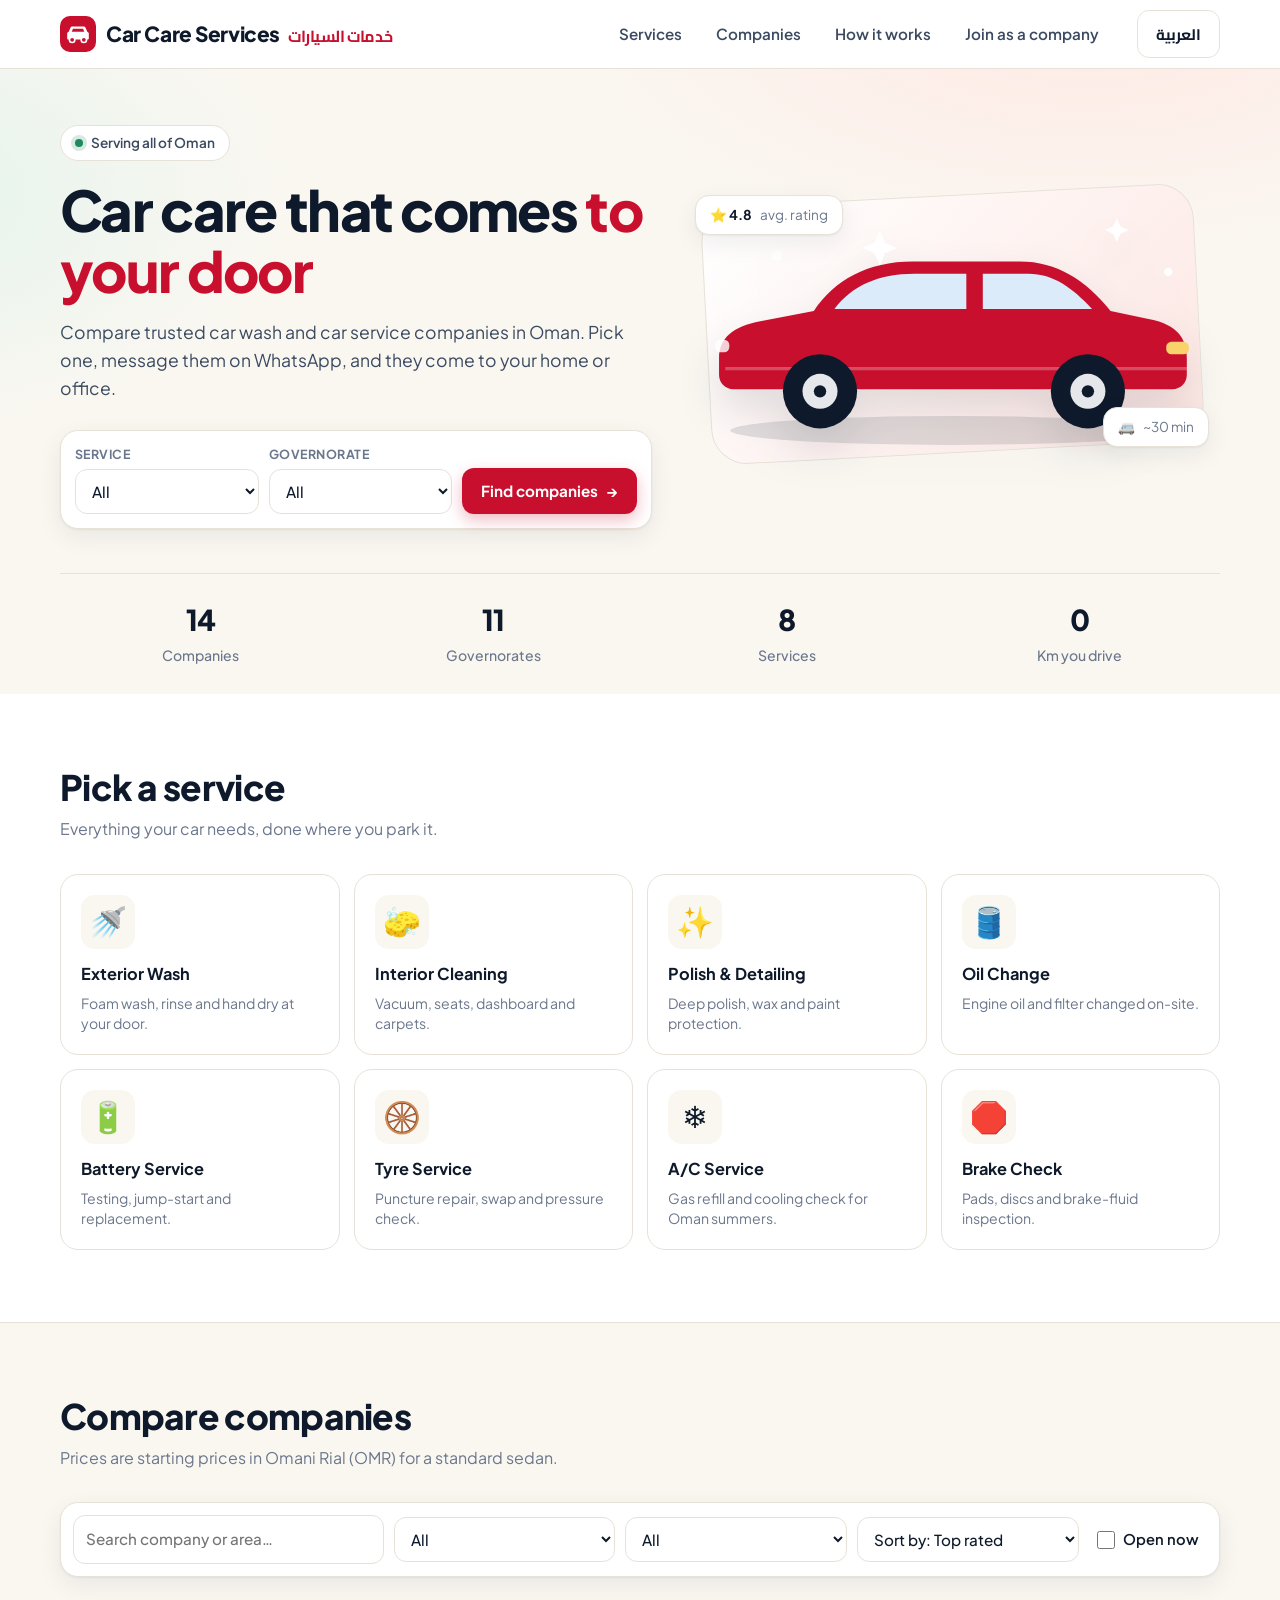
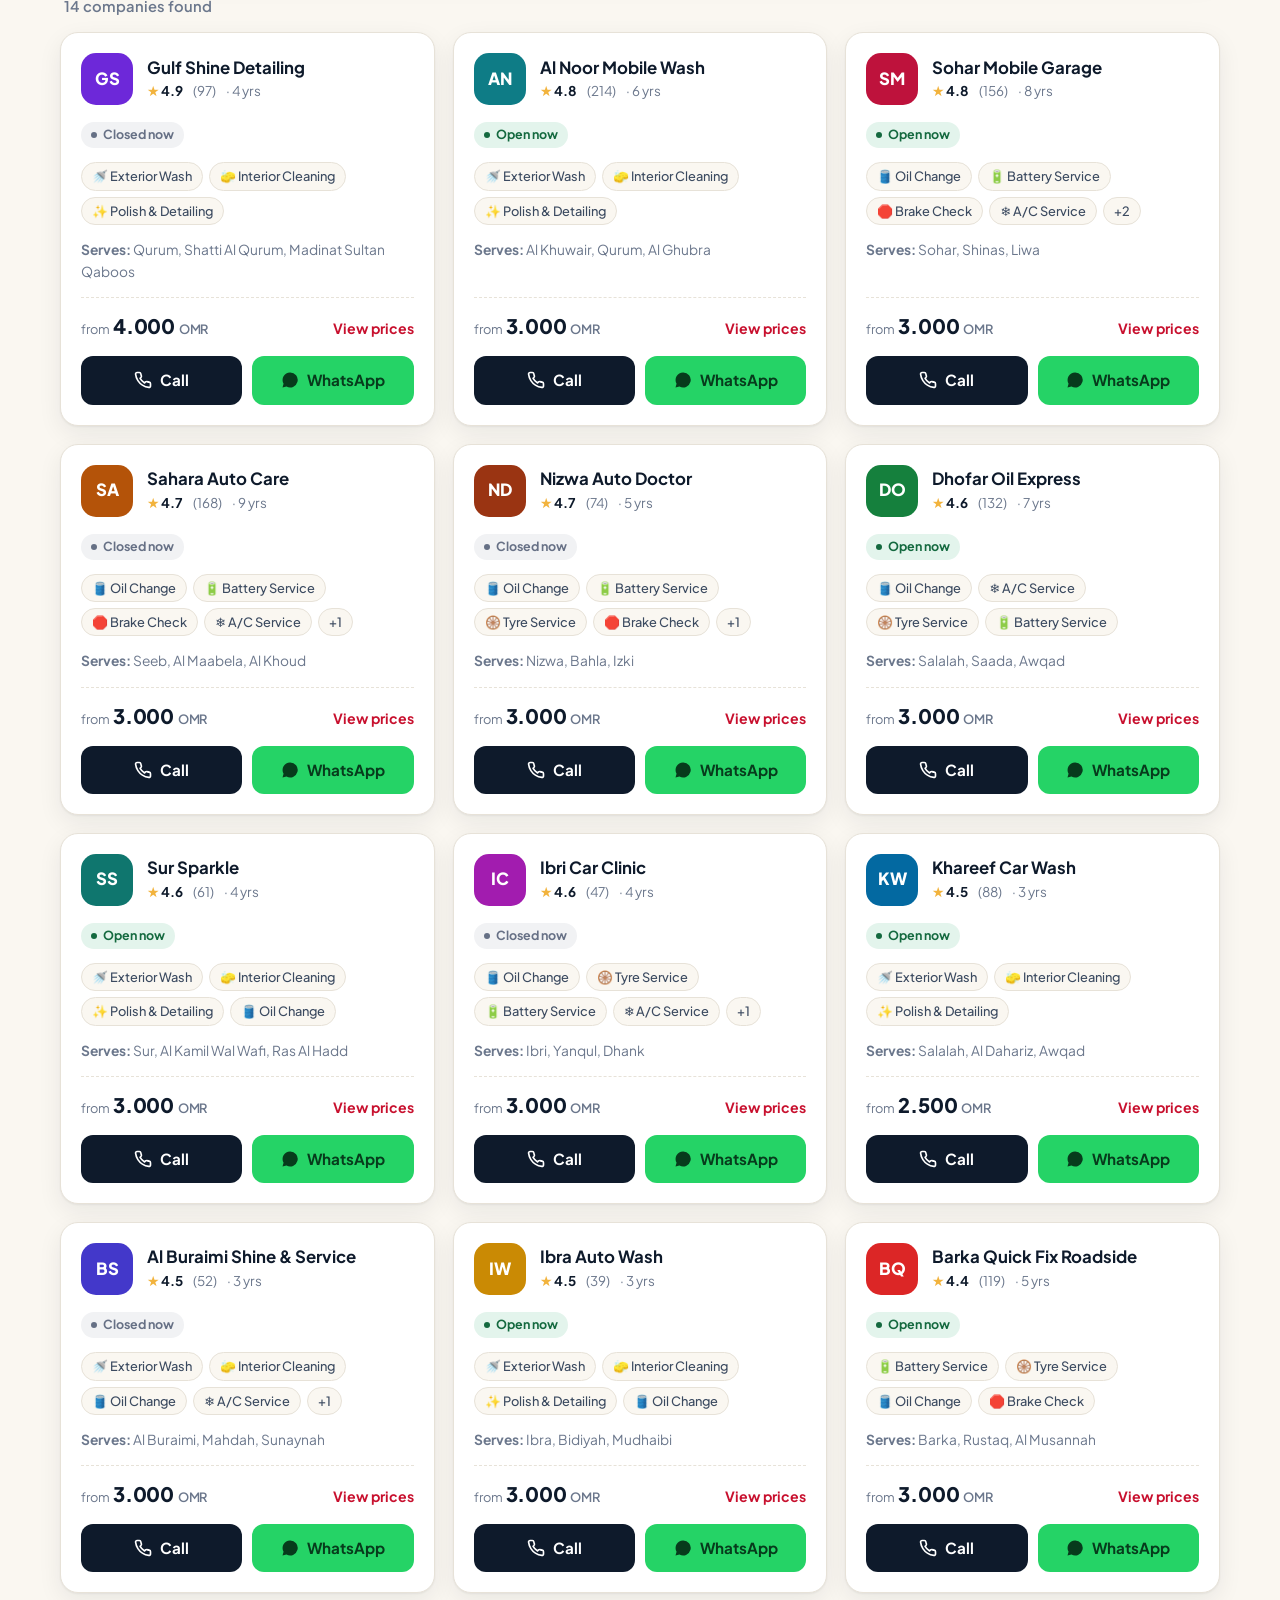
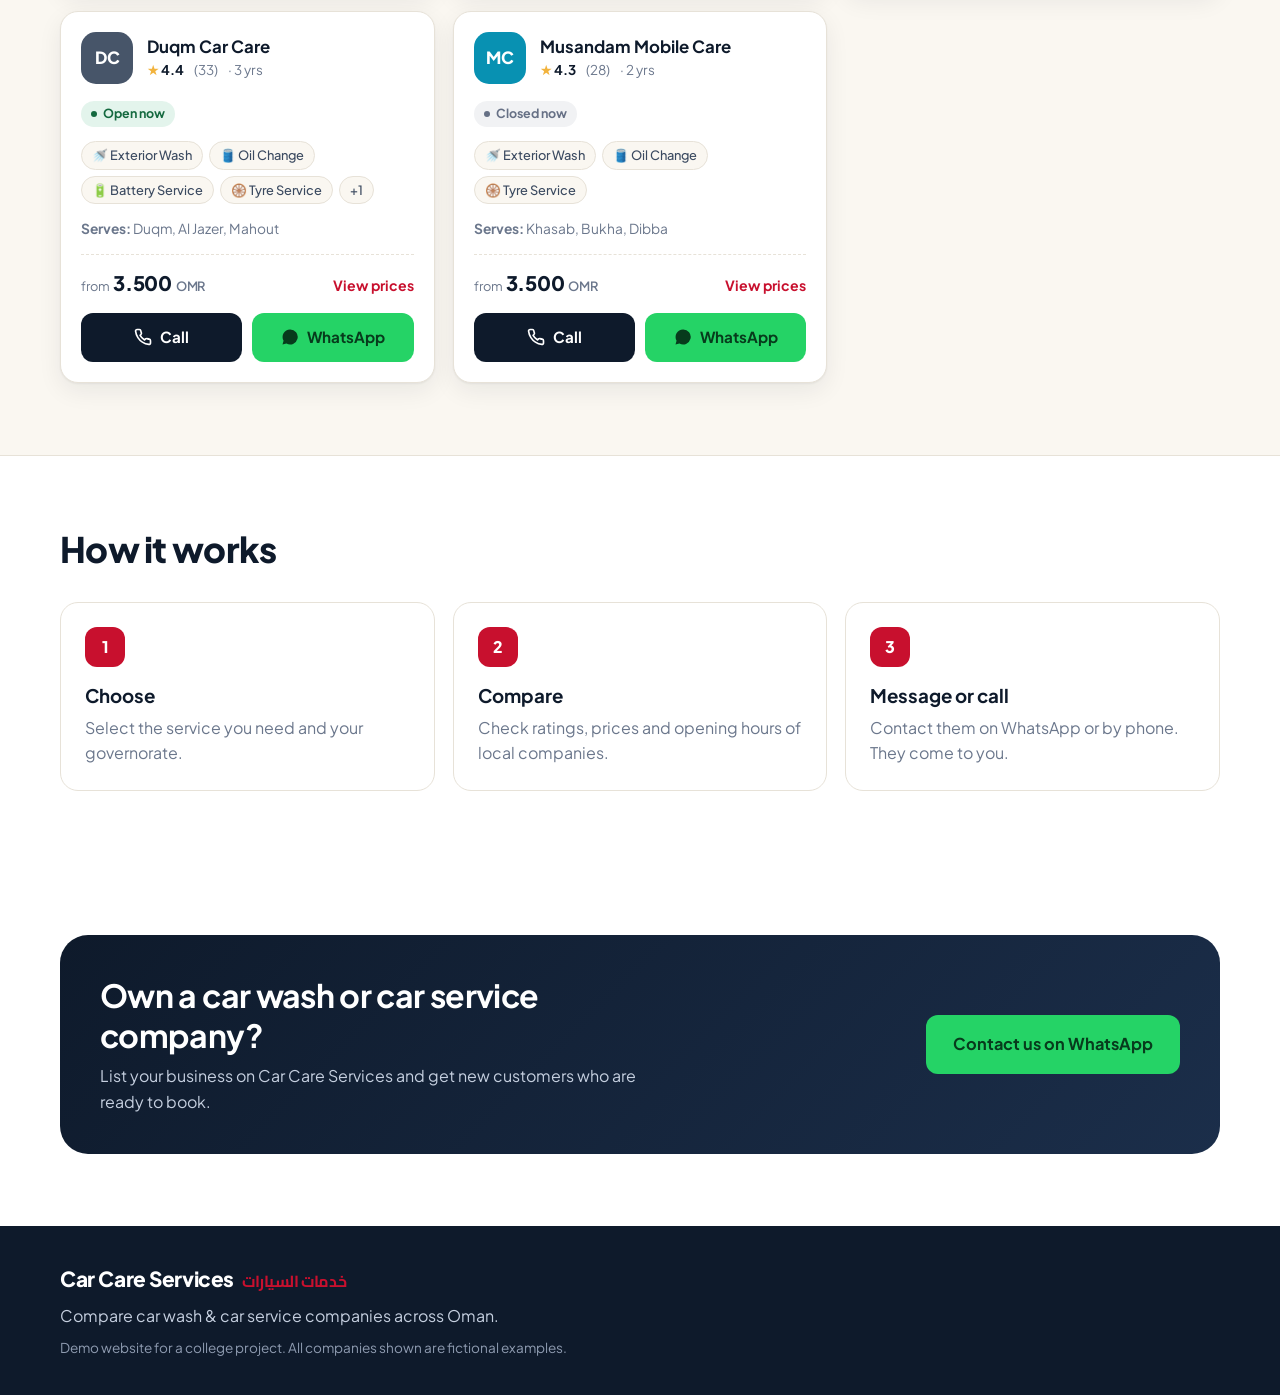
==== index.html @ f60057cc "Add files via upload" ====
<!doctype html>
<html lang="en" dir="ltr">
<head>
  <meta charset="utf-8">
  <meta name="viewport" content="width=device-width, initial-scale=1">
  <title>Car Care Services | Compare car wash & car service in Oman</title>
  <meta name="description" content="Car Care Services lets you compare car wash and car service companies in Oman that come to your home or office. Then call or WhatsApp them.">
  <meta name="theme-color" content="#C8102E">
  <link rel="icon" href="favicon.svg" type="image/svg+xml">
  <link rel="preconnect" href="https://fonts.googleapis.com">
  <link rel="preconnect" href="https://fonts.gstatic.com" crossorigin>
  <link href="https://fonts.googleapis.com/css2?family=Cairo:wght@400;600;700;800&family=Plus+Jakarta+Sans:wght@400;500;600;700;800&display=swap" rel="stylesheet">
  <link rel="stylesheet" href="css/styles.css">
</head>
<body>

<header class="header" id="top">
  <div class="wrap header-in">
    <a href="#top" class="logo" aria-label="Car Care Services">
      <svg viewBox="0 0 40 40" width="36" height="36" aria-hidden="true"><rect width="40" height="40" rx="11" fill="#C8102E"/><path d="M8 25v-5.5c0-1 .7-1.8 1.7-2l1.9-4.4c.4-.9 1.3-1.5 2.3-1.5h12.2c1 0 1.9.6 2.3 1.5l1.9 4.4c1 .2 1.7 1 1.7 2V25c0 .6-.4 1-1 1H9c-.6 0-1-.4-1-1z" fill="#fff"/><path d="M13 17.5l1.4-3.2h11.2l1.4 3.2z" fill="#C8102E"/><circle cx="13.5" cy="26.5" r="3" fill="#C8102E" stroke="#fff" stroke-width="1.8"/><circle cx="26.5" cy="26.5" r="3" fill="#C8102E" stroke="#fff" stroke-width="1.8"/></svg>
      <span class="logo-text">Car Care Services<small>خدمات السيارات</small></span>
    </a>
    <nav class="nav" id="nav">
      <a href="#services" data-i18n="nav.services"></a>
      <a href="#providers" data-i18n="nav.providers"></a>
      <a href="#how" data-i18n="nav.how"></a>
      <a href="#join" data-i18n="nav.join"></a>
    </nav>
    <div class="header-actions">
      <button class="btn btn-ghost" id="langBtn" type="button"><span data-i18n="lang.btn"></span></button>
      <button class="burger" id="burger" type="button" aria-label="Menu" aria-expanded="false"><span></span><span></span><span></span></button>
    </div>
  </div>
</header>

<main>
  <!-- HERO -->
  <section class="hero">
    <div class="wrap hero-grid">
      <div class="hero-copy">
        <span class="badge"><i class="dot"></i><span data-i18n="hero.badge"></span></span>
        <h1 data-i18n-html="hero.title"></h1>
        <p class="lead" data-i18n="hero.sub"></p>

        <form class="search" id="heroSearch">
          <label>
            <span data-i18n="search.service"></span>
            <select id="heroService"></select>
          </label>
          <label>
            <span data-i18n="search.gov"></span>
            <select id="heroGov"></select>
          </label>
          <button class="btn btn-primary" type="submit"><span data-i18n="search.btn"></span> <i class="arrow">→</i></button>
        </form>
      </div>

      <div class="hero-art" aria-hidden="true">
        <div class="art-bg"></div>
        <svg viewBox="0 0 520 280" class="car">
          <ellipse cx="260" cy="246" rx="215" ry="14" fill="#0E1A2B" opacity=".12"/>
          <path d="M34 176c0-20 14-31 40-36l52-10c20-30 52-48 96-48h104c36 0 64 18 88 48l38 8c26 5 36 18 36 38v16c0 8-6 14-14 14H48c-8 0-14-6-14-14z" fill="#C8102E"/>
          <path d="M146 128c17-22 42-34 78-34h50v34zM290 94h44c25 0 43 14 62 34H290z" fill="#DCEBFA"/>
          <path d="M40 186h448" stroke="#fff" stroke-opacity=".25" stroke-width="3"/>
          <rect x="468" y="160" width="22" height="12" rx="5" fill="#F9D26B"/>
          <rect x="30" y="158" width="14" height="12" rx="5" fill="#fff" opacity=".8"/>
          <g><circle cx="132" cy="208" r="36" fill="#0E1A2B"/><circle cx="132" cy="208" r="17" fill="#E5E7EB"/><circle cx="132" cy="208" r="6" fill="#0E1A2B"/></g>
          <g><circle cx="392" cy="208" r="36" fill="#0E1A2B"/><circle cx="392" cy="208" r="17" fill="#E5E7EB"/><circle cx="392" cy="208" r="6" fill="#0E1A2B"/></g>
          <g fill="#fff"><path d="M190 52l5 12 12 5-12 5-5 12-5-12-12-5 12-5z" opacity=".95"/><path d="M420 40l3.5 8 8 3.5-8 3.5-3.5 8-3.5-8-8-3.5 8-3.5z"/><circle cx="90" cy="76" r="5"/><circle cx="470" cy="92" r="4"/></g>
        </svg>
        <div class="chip chip-a"><b>⭐ 4.8</b> <span>avg. rating</span></div>
        <div class="chip chip-b"><b>🚐</b> <span>~30 min</span></div>
      </div>
    </div>

    <div class="wrap stats">
      <div><b id="stProviders">0</b><span data-i18n="stats.providers"></span></div>
      <div><b id="stGovs">0</b><span data-i18n="stats.govs"></span></div>
      <div><b id="stServices">0</b><span data-i18n="stats.services"></span></div>
      <div><b>0</b><span data-i18n="stats.km"></span></div>
    </div>
  </section>

  <!-- SERVICES -->
  <section class="section" id="services">
    <div class="wrap">
      <div class="sec-head">
        <h2 data-i18n="services.title"></h2>
        <p data-i18n="services.sub"></p>
      </div>
      <div class="services" id="servicesGrid"></div>
    </div>
  </section>

  <!-- PROVIDERS -->
  <section class="section alt" id="providers">
    <div class="wrap">
      <div class="sec-head">
        <h2 data-i18n="providers.title"></h2>
        <p data-i18n="providers.sub"></p>
      </div>

      <div class="filters">
        <input type="search" id="fSearch" data-i18n-placeholder="filter.search" autocomplete="off">
        <select id="fService" aria-label="Service"></select>
        <select id="fGov" aria-label="Governorate"></select>
        <select id="fSort" aria-label="Sort"></select>
        <label class="check"><input type="checkbox" id="fOpen"><span data-i18n="filter.open"></span></label>
      </div>
      <p class="count" id="count" aria-live="polite"></p>

      <div class="grid" id="providersGrid"></div>
      <div class="empty" id="empty" hidden>
        <div class="empty-ico">🔎</div>
        <h3 data-i18n="empty.title"></h3>
        <p data-i18n="empty.sub"></p>
        <button class="btn btn-dark" id="resetBtn" type="button" data-i18n="reset"></button>
      </div>
    </div>
  </section>

  <!-- HOW -->
  <section class="section" id="how">
    <div class="wrap">
      <div class="sec-head"><h2 data-i18n="how.title"></h2></div>
      <div class="steps">
        <div class="step"><span class="num">1</span><h3 data-i18n="how.1.t"></h3><p data-i18n="how.1.d"></p></div>
        <div class="step"><span class="num">2</span><h3 data-i18n="how.2.t"></h3><p data-i18n="how.2.d"></p></div>
        <div class="step"><span class="num">3</span><h3 data-i18n="how.3.t"></h3><p data-i18n="how.3.d"></p></div>
      </div>
    </div>
  </section>

  <!-- JOIN -->
  <section class="section" id="join">
    <div class="wrap">
      <div class="join">
        <div>
          <h2 data-i18n="join.title"></h2>
          <p data-i18n="join.sub"></p>
        </div>
        <a class="btn btn-wa btn-lg" id="joinBtn" target="_blank" rel="noopener"><span data-i18n="join.btn"></span></a>
      </div>
    </div>
  </section>
</main>

<footer class="footer">
  <div class="wrap footer-in">
    <div class="logo-text light">Car Care Services<small>خدمات السيارات</small></div>
    <p data-i18n="footer.tag"></p>
    <p class="demo" data-i18n="footer.demo"></p>
  </div>
</footer>

<!-- Details modal -->
<div class="modal" id="modal" hidden>
  <div class="sheet" role="dialog" aria-modal="true" aria-labelledby="mTitle">
    <button class="x" id="mClose" type="button" aria-label="Close">×</button>
    <div id="mBody"></div>
  </div>
</div>

<script src="js/data.js"></script>
<script src="js/i18n.js"></script>
<script src="js/app.js"></script>
</body>
</html>
---- css/styles.css ----
:root{
  --ink:#0E1A2B; --ink2:#3B4A60; --muted:#6B778C; --line:#E7E2D8;
  --bg:#FFFFFF; --alt:#FAF7F1; --brand:#C8102E; --brand-d:#A30D26;
  --green:#1F8A5B; --wa:#25D366; --wa-d:#1DA851;
  --radius:18px; --shadow:0 1px 2px rgba(14,26,43,.05),0 8px 24px rgba(14,26,43,.07);
  --font:'Plus Jakarta Sans','Cairo',system-ui,-apple-system,'Segoe UI',sans-serif;
}
html[lang="ar"]{--font:'Cairo','Plus Jakarta Sans',system-ui,sans-serif}
*{box-sizing:border-box;margin:0}
html{scroll-behavior:smooth;scroll-padding-top:80px}
body{font-family:var(--font);color:var(--ink);background:var(--bg);line-height:1.6;-webkit-font-smoothing:antialiased}
img,svg{display:block;max-width:100%}
a{color:inherit;text-decoration:none}
button,input,select{font:inherit;color:inherit}
.wrap{width:min(1160px,100% - 32px);margin-inline:auto}
[hidden]{display:none!important}
[dir="rtl"] .arrow{display:inline-block;transform:scaleX(-1)}

/* buttons */
.btn{display:inline-flex;align-items:center;justify-content:center;gap:8px;padding:11px 18px;border-radius:12px;border:1.5px solid transparent;font-weight:700;font-size:.95rem;cursor:pointer;transition:transform .15s,background .15s,box-shadow .15s}
.btn:hover{transform:translateY(-1px)}
.btn:focus-visible,select:focus-visible,input:focus-visible,.card:focus-visible{outline:3px solid #F2B33D;outline-offset:2px}
.btn-primary{background:var(--brand);color:#fff;box-shadow:0 6px 16px rgba(200,16,46,.28)}
.btn-primary:hover{background:var(--brand-d)}
.btn-wa{background:var(--wa);color:#073B1C}
.btn-wa:hover{background:var(--wa-d);color:#fff}
.btn-call{background:var(--ink);color:#fff}
.btn-call:hover{background:#1d2e47}
.btn-ghost{background:transparent;border-color:var(--line);color:var(--ink)}
.btn-ghost:hover{background:var(--alt)}
.btn-dark{background:var(--ink);color:#fff}
.btn-lg{padding:15px 26px;font-size:1.02rem}
.ico{width:18px;height:18px;flex:none}

/* header */
.header{position:sticky;top:0;z-index:50;background:rgba(255,255,255,.88);backdrop-filter:saturate(1.4) blur(12px);border-bottom:1px solid var(--line)}
.header-in{display:flex;align-items:center;gap:24px;height:68px}
.logo{display:flex;align-items:center;gap:10px}
.logo-text{font-weight:800;font-size:1.3rem;letter-spacing:-.02em;display:flex;align-items:baseline;gap:8px}
.logo-text small{font-family:'Cairo',sans-serif;font-size:1rem;color:var(--brand);font-weight:700}
.logo-text.light{color:#fff}
.nav{display:flex;gap:6px;margin-inline-start:auto}
.nav a{padding:8px 14px;border-radius:10px;font-weight:600;color:var(--ink2);font-size:.95rem}
.nav a:hover{background:var(--alt);color:var(--ink)}
.header-actions{display:flex;gap:8px;align-items:center}
.burger{display:none;width:42px;height:42px;border:1.5px solid var(--line);border-radius:12px;background:#fff;cursor:pointer;flex-direction:column;align-items:center;justify-content:center;gap:4px}
.burger span{width:18px;height:2px;background:var(--ink);border-radius:2px}

/* hero */
.hero{background:radial-gradient(900px 420px at 85% -10%,#FFE9E4 0,transparent 60%),radial-gradient(700px 400px at -10% 20%,#E3F4EC 0,transparent 60%),var(--alt);padding:56px 0 0;overflow:hidden}
.hero-grid{display:grid;grid-template-columns:1.05fr .95fr;gap:32px;align-items:center}
.badge{display:inline-flex;align-items:center;gap:8px;background:#fff;border:1px solid var(--line);padding:6px 14px;border-radius:99px;font-size:.85rem;font-weight:600;color:var(--ink2)}
.dot{width:8px;height:8px;border-radius:50%;background:var(--green);box-shadow:0 0 0 4px rgba(31,138,91,.18)}
h1{font-size:clamp(2.1rem,4.6vw,3.5rem);line-height:1.1;letter-spacing:-.03em;font-weight:800;margin:18px 0 16px}
html[lang="ar"] h1{line-height:1.3;letter-spacing:0}
h1 em{font-style:normal;color:var(--brand)}
.lead{font-size:1.1rem;color:var(--ink2);max-width:52ch}
.search{display:grid;grid-template-columns:1fr 1fr auto;gap:10px;align-items:end;background:#fff;border:1px solid var(--line);padding:14px;border-radius:var(--radius);box-shadow:var(--shadow);margin-top:28px}
.search label{display:grid;gap:4px;font-size:.78rem;font-weight:700;color:var(--muted);text-transform:uppercase;letter-spacing:.04em}
html[lang="ar"] .search label{text-transform:none;letter-spacing:0}
select,input[type=search]{width:100%;padding:11px 12px;border:1.5px solid var(--line);border-radius:12px;background:#fff;font-weight:500;font-size:.95rem;color:var(--ink)}
.search .btn{height:46px}
.hero-art{position:relative;min-height:300px}
.art-bg{position:absolute;inset:6% 4% 8%;background:linear-gradient(135deg,#fff 0,#FDE7E3 100%);border-radius:36px;transform:rotate(-3deg);border:1px solid var(--line)}
.car{position:relative;width:100%;filter:drop-shadow(0 20px 20px rgba(14,26,43,.12));animation:float 5s ease-in-out infinite}
@keyframes float{50%{transform:translateY(-8px)}}
.chip{position:absolute;display:flex;gap:8px;align-items:center;background:#fff;border:1px solid var(--line);box-shadow:var(--shadow);padding:8px 14px;border-radius:14px;font-size:.85rem}
.chip span{color:var(--muted)}
.chip-a{top:6%;inset-inline-start:2%}
.chip-b{bottom:10%;inset-inline-end:2%}
.stats{display:grid;grid-template-columns:repeat(4,1fr);gap:12px;margin-top:44px;padding:22px 0 26px;border-top:1px solid var(--line)}
.stats div{text-align:center}
.stats b{display:block;font-size:1.8rem;font-weight:800;letter-spacing:-.02em}
.stats span{font-size:.88rem;color:var(--muted);font-weight:500}

/* sections */
.section{padding:72px 0}
.section.alt{background:var(--alt);border-block:1px solid var(--line)}
.sec-head{margin-bottom:32px;max-width:640px}
.sec-head h2{font-size:clamp(1.6rem,3vw,2.2rem);letter-spacing:-.02em;line-height:1.2;font-weight:800}
.sec-head p{color:var(--muted);margin-top:8px}

/* services */
.services{display:grid;grid-template-columns:repeat(4,1fr);gap:14px}
.svc{display:flex;flex-direction:column;gap:6px;text-align:start;background:#fff;border:1.5px solid var(--line);border-radius:var(--radius);padding:20px;cursor:pointer;transition:.18s}
.svc:hover{transform:translateY(-3px);box-shadow:var(--shadow);border-color:var(--brand)}
.svc .e{font-size:1.9rem;width:54px;height:54px;border-radius:14px;background:var(--alt);display:grid;place-items:center;margin-bottom:6px}
.svc b{font-size:1.02rem}
.svc span{color:var(--muted);font-size:.88rem;line-height:1.45}

/* filters */
.filters{display:grid;grid-template-columns:1.4fr 1fr 1fr 1fr auto;gap:10px;align-items:center;background:#fff;border:1px solid var(--line);padding:12px;border-radius:var(--radius);box-shadow:var(--shadow)}
.check{display:flex;gap:8px;align-items:center;padding:0 8px;font-weight:600;font-size:.92rem;cursor:pointer;white-space:nowrap}
.check input{width:18px;height:18px;accent-color:var(--green)}
.count{margin:18px 4px 14px;color:var(--muted);font-weight:600;font-size:.92rem}

/* cards */
.grid{display:grid;grid-template-columns:repeat(3,1fr);gap:18px}
.card{display:flex;flex-direction:column;gap:14px;background:#fff;border:1px solid var(--line);border-radius:var(--radius);padding:20px;box-shadow:var(--shadow);transition:.18s}
.card:hover{transform:translateY(-3px);box-shadow:0 12px 32px rgba(14,26,43,.12)}
.card-top{display:flex;gap:14px;align-items:center}
.avatar{width:52px;height:52px;border-radius:15px;display:grid;place-items:center;color:#fff;font-weight:800;font-size:1.05rem;flex:none}
.card h3{font-size:1.05rem;line-height:1.3}
.meta{display:flex;flex-wrap:wrap;align-items:center;gap:4px 10px;font-size:.84rem;color:var(--muted);margin-top:2px}
.rate{color:var(--ink);font-weight:700}
.rate i{color:#F2B33D;font-style:normal}
.pill{display:inline-flex;align-items:center;gap:6px;font-size:.78rem;font-weight:700;padding:3px 10px;border-radius:99px}
.pill.on{background:#E3F4EC;color:#14693F}
.pill.off{background:#F1F2F4;color:#667085}
.pill::before{content:"";width:6px;height:6px;border-radius:50%;background:currentColor}
.tags{display:flex;flex-wrap:wrap;gap:6px}
.tag{font-size:.8rem;background:var(--alt);border:1px solid var(--line);padding:3px 10px;border-radius:99px;color:var(--ink2);font-weight:500}
.tag.hit{background:#FDECEE;border-color:#F6C4CB;color:var(--brand-d);font-weight:700}
.serves{font-size:.86rem;color:var(--muted)}
.price{display:flex;align-items:baseline;justify-content:space-between;border-top:1px dashed var(--line);padding-top:12px;margin-top:auto}
.price small{color:var(--muted);font-size:.8rem}
.price b{font-size:1.25rem;font-weight:800;letter-spacing:-.01em}
.price b small{font-weight:600}
.link{background:none;border:0;color:var(--brand);font-weight:700;cursor:pointer;font-size:.88rem;padding:0}
.link:hover{text-decoration:underline}
.actions{display:grid;grid-template-columns:1fr 1fr;gap:10px}

.empty{text-align:center;padding:56px 16px;background:#fff;border:1px dashed var(--line);border-radius:var(--radius)}
.empty-ico{font-size:2.4rem}
.empty h3{margin:8px 0 4px}
.empty p{color:var(--muted);margin-bottom:16px}

/* steps */
.steps{display:grid;grid-template-columns:repeat(3,1fr);gap:18px}
.step{padding:24px;border:1px solid var(--line);border-radius:var(--radius);background:#fff}
.num{display:grid;place-items:center;width:40px;height:40px;border-radius:12px;background:var(--brand);color:#fff;font-weight:800;margin-bottom:14px}
.step h3{margin-bottom:4px}
.step p{color:var(--muted)}

/* join */
.join{display:flex;align-items:center;justify-content:space-between;gap:24px;flex-wrap:wrap;background:linear-gradient(135deg,var(--ink),#1B2E4A);color:#fff;border-radius:28px;padding:40px}
.join h2{font-size:clamp(1.4rem,2.6vw,2rem);letter-spacing:-.02em;line-height:1.25;max-width:22ch}
.join p{color:#C5CFDF;margin-top:8px;max-width:48ch}

/* footer */
.footer{background:var(--ink);color:#C5CFDF;padding:36px 0}
.footer-in{display:grid;gap:8px}
.footer .demo{font-size:.85rem;color:#8E9BB0}

/* modal */
.modal{position:fixed;inset:0;z-index:100;background:rgba(14,26,43,.55);backdrop-filter:blur(3px);display:grid;place-items:center;padding:16px;overflow-y:auto}
.sheet{position:relative;width:min(520px,100%);background:#fff;border-radius:24px;padding:26px;box-shadow:0 30px 80px rgba(0,0,0,.3);animation:pop .18s ease-out}
@keyframes pop{from{opacity:0;transform:translateY(12px) scale(.98)}}
.x{position:absolute;top:14px;inset-inline-end:14px;width:36px;height:36px;border-radius:50%;border:0;background:var(--alt);font-size:1.4rem;line-height:1;cursor:pointer}
.x:hover{background:var(--line)}
.m-desc{color:var(--ink2);margin:14px 0}
.m-h{font-size:.8rem;font-weight:800;text-transform:uppercase;letter-spacing:.05em;color:var(--muted);margin:16px 0 8px}
html[lang="ar"] .m-h{text-transform:none;letter-spacing:0}
.plist{display:grid;gap:8px}
.prow{display:flex;align-items:center;gap:10px;padding:10px 12px;border:1px solid var(--line);border-radius:14px}
.prow .n{flex:1;font-weight:600}
.prow .p{font-weight:800}
.prow .p small{font-weight:600;color:var(--muted)}
.btn-sm{padding:7px 12px;font-size:.84rem;border-radius:10px}
.m-actions{display:grid;grid-template-columns:1fr 1fr;gap:10px;margin-top:18px}

/* responsive */
@media (max-width:960px){
  .hero-grid{grid-template-columns:1fr}
  .hero-art{max-width:520px;margin-inline:auto;width:100%;min-height:0}
  .services{grid-template-columns:repeat(2,1fr)}
  .grid{grid-template-columns:repeat(2,1fr)}
  .filters{grid-template-columns:1fr 1fr}
  .filters input[type=search]{grid-column:1/-1}
  .check{grid-column:1/-1}
}
@media (max-width:760px){
  .header-actions{margin-inline-start:auto}
  .burger{display:flex}
  .nav{position:absolute;inset-inline:0;top:68px;flex-direction:column;background:#fff;border-bottom:1px solid var(--line);padding:10px 16px 16px;display:none;margin:0}
  .nav.open{display:flex}
  .nav a{padding:12px}
  .search{grid-template-columns:1fr}
  .stats{grid-template-columns:repeat(2,1fr)}
  .steps{grid-template-columns:1fr}
  .section{padding:52px 0}
  .join{padding:28px}
}
@media (max-width:480px){
  .header-in{gap:12px}
  .logo-text{font-size:1rem}
  .logo-text small{display:none}
  .logo svg{width:32px;height:32px}
  .header-actions .btn{padding:8px 12px}
}
@media (max-width:600px){
  .grid,.services{grid-template-columns:1fr}
  .filters{grid-template-columns:1fr}
}
@media (prefers-reduced-motion:reduce){*{animation:none!important;transition:none!important;scroll-behavior:auto!important}}
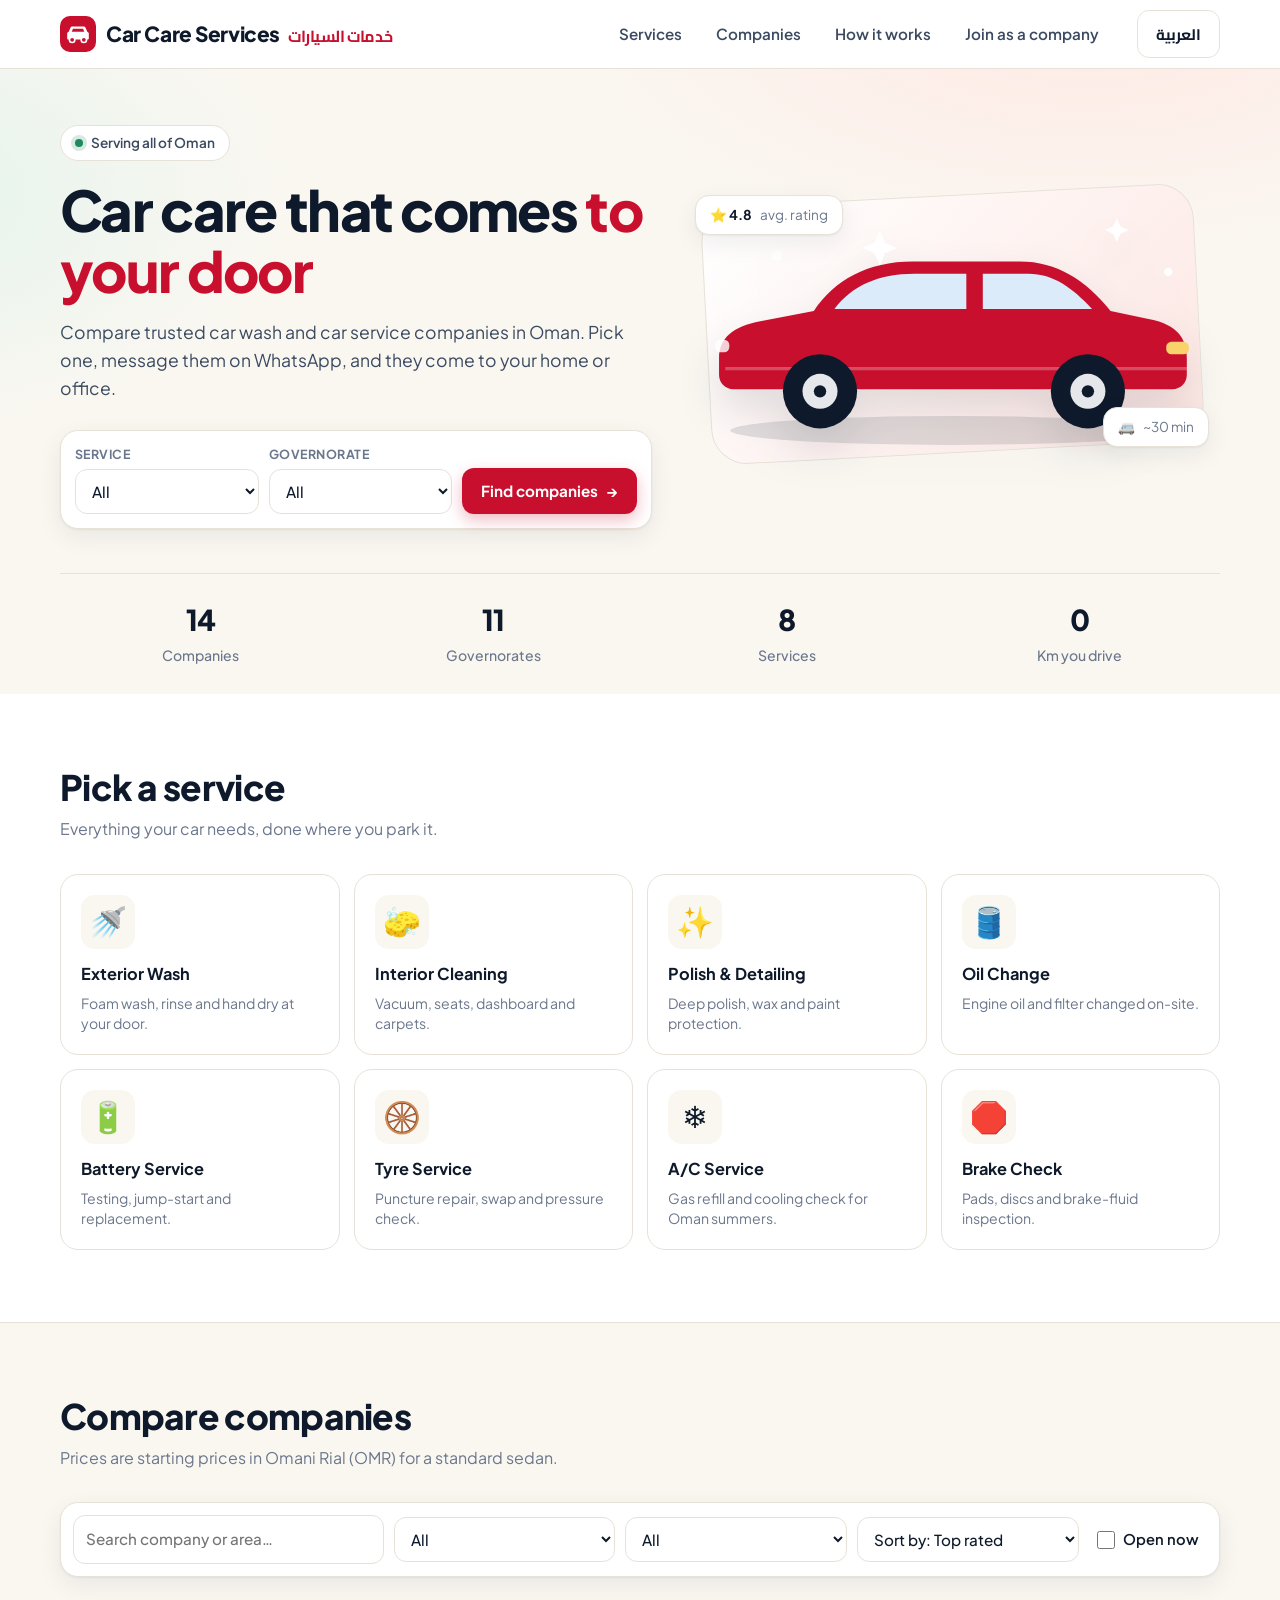
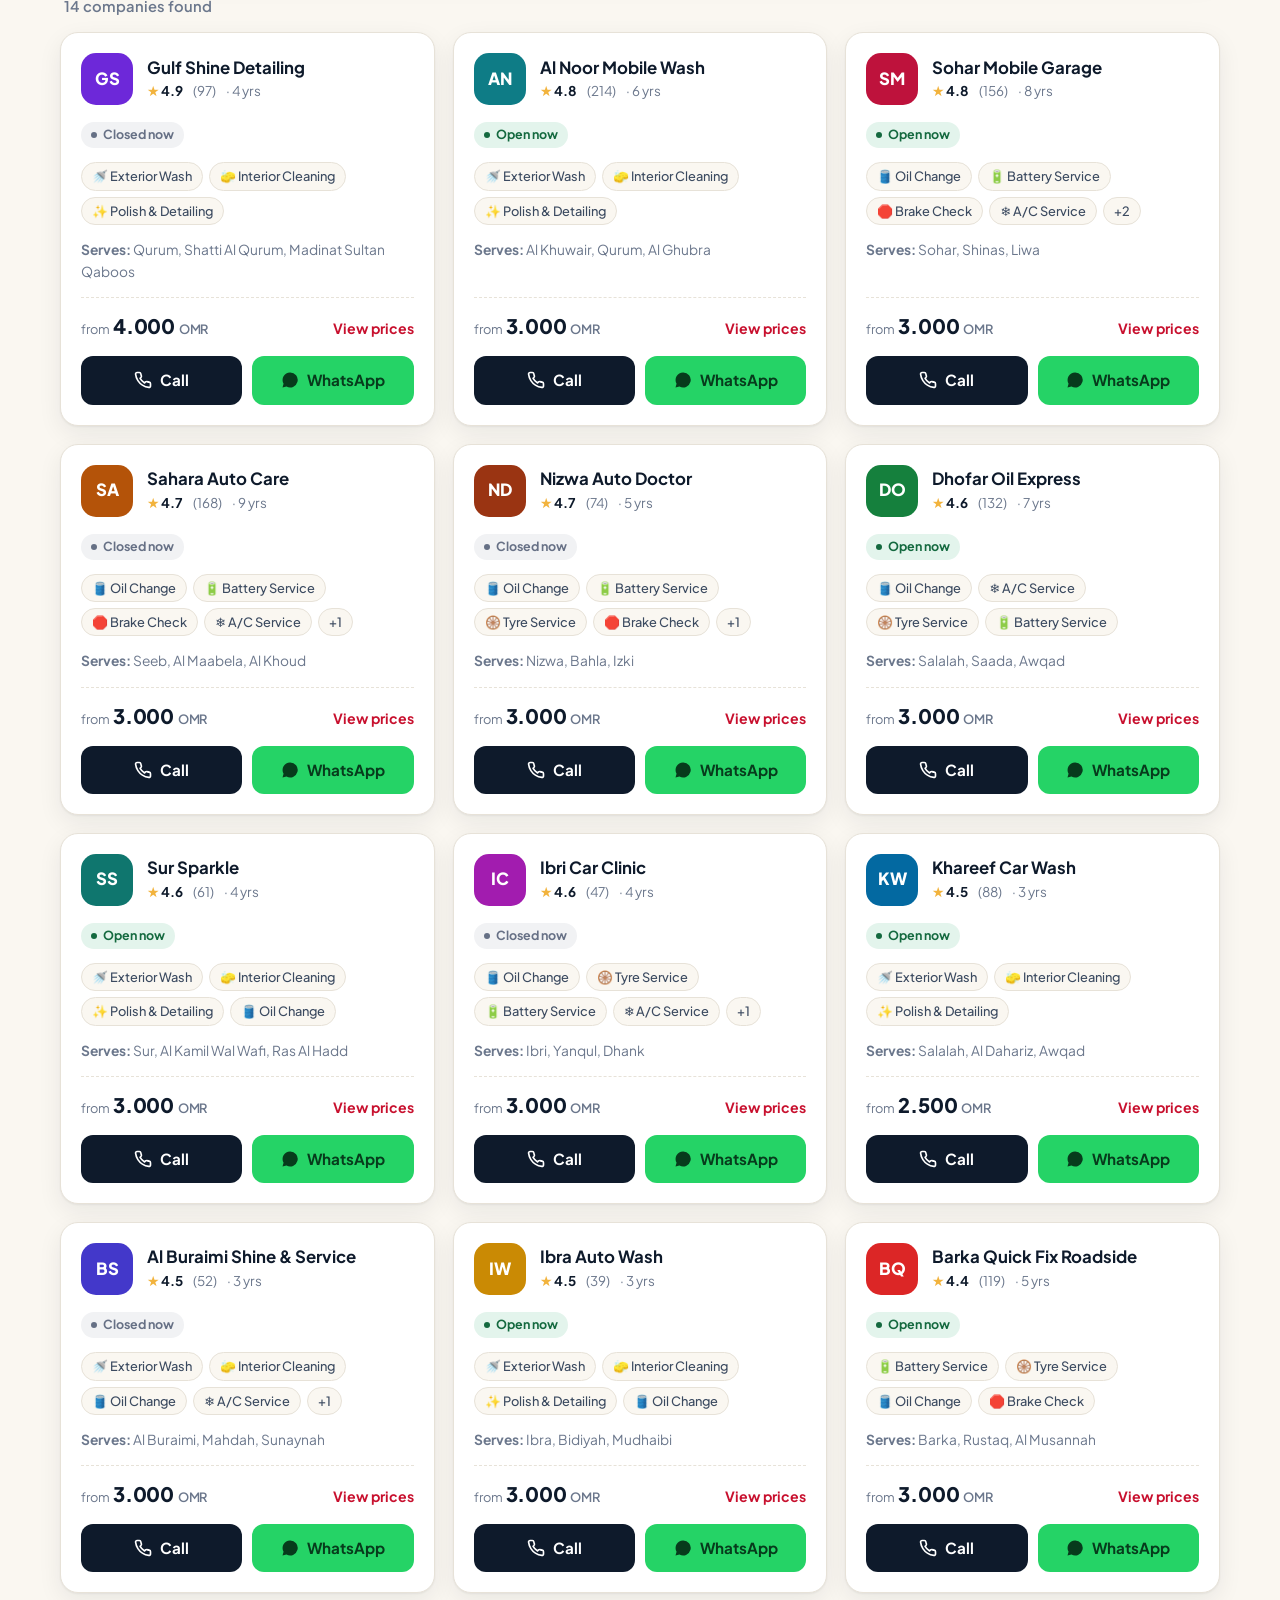
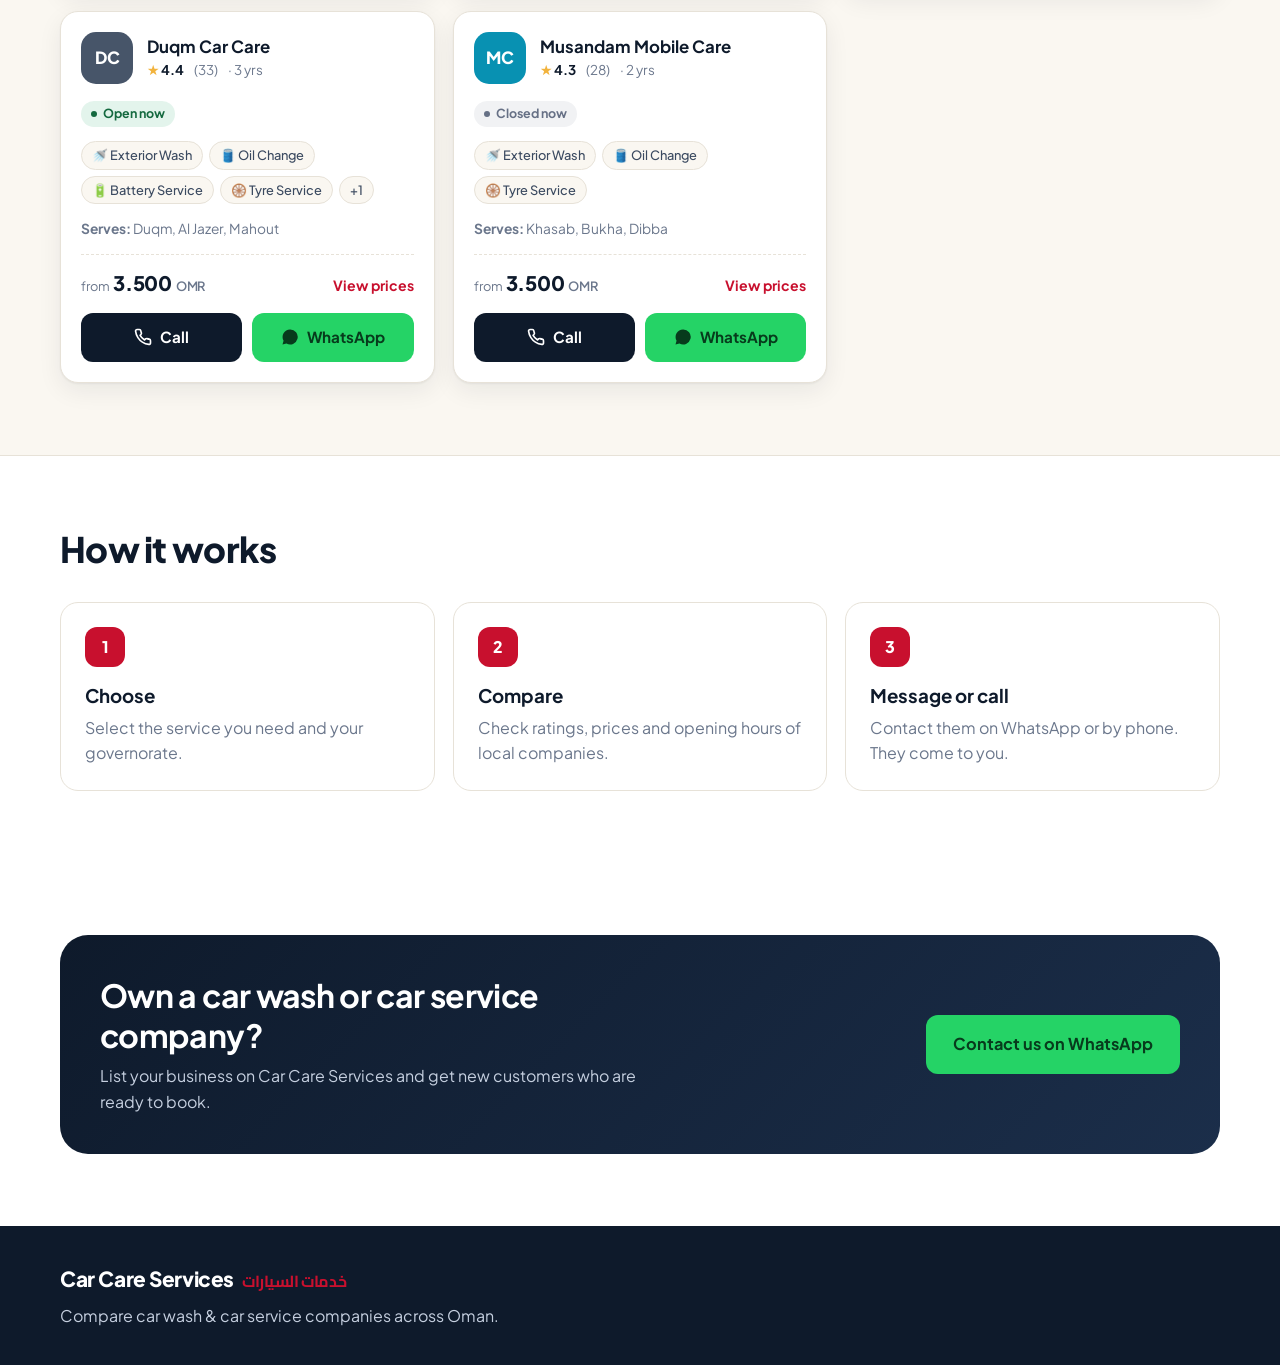
==== commit 9e1583ef: "Add files via upload" ====
--- a/index.html
+++ b/index.html
@@ -149,7 +149,6 @@
   <div class="wrap footer-in">
     <div class="logo-text light">Car Care Services<small>خدمات السيارات</small></div>
     <p data-i18n="footer.tag"></p>
-    <p class="demo" data-i18n="footer.demo"></p>
   </div>
 </footer>
 
--- a/css/styles.css
+++ b/css/styles.css
@@ -140,7 +140,6 @@
 /* footer */
 .footer{background:var(--ink);color:#C5CFDF;padding:36px 0}
 .footer-in{display:grid;gap:8px}
-.footer .demo{font-size:.85rem;color:#8E9BB0}
 
 /* modal */
 .modal{position:fixed;inset:0;z-index:100;background:rgba(14,26,43,.55);backdrop-filter:blur(3px);display:grid;place-items:center;padding:16px;overflow-y:auto}
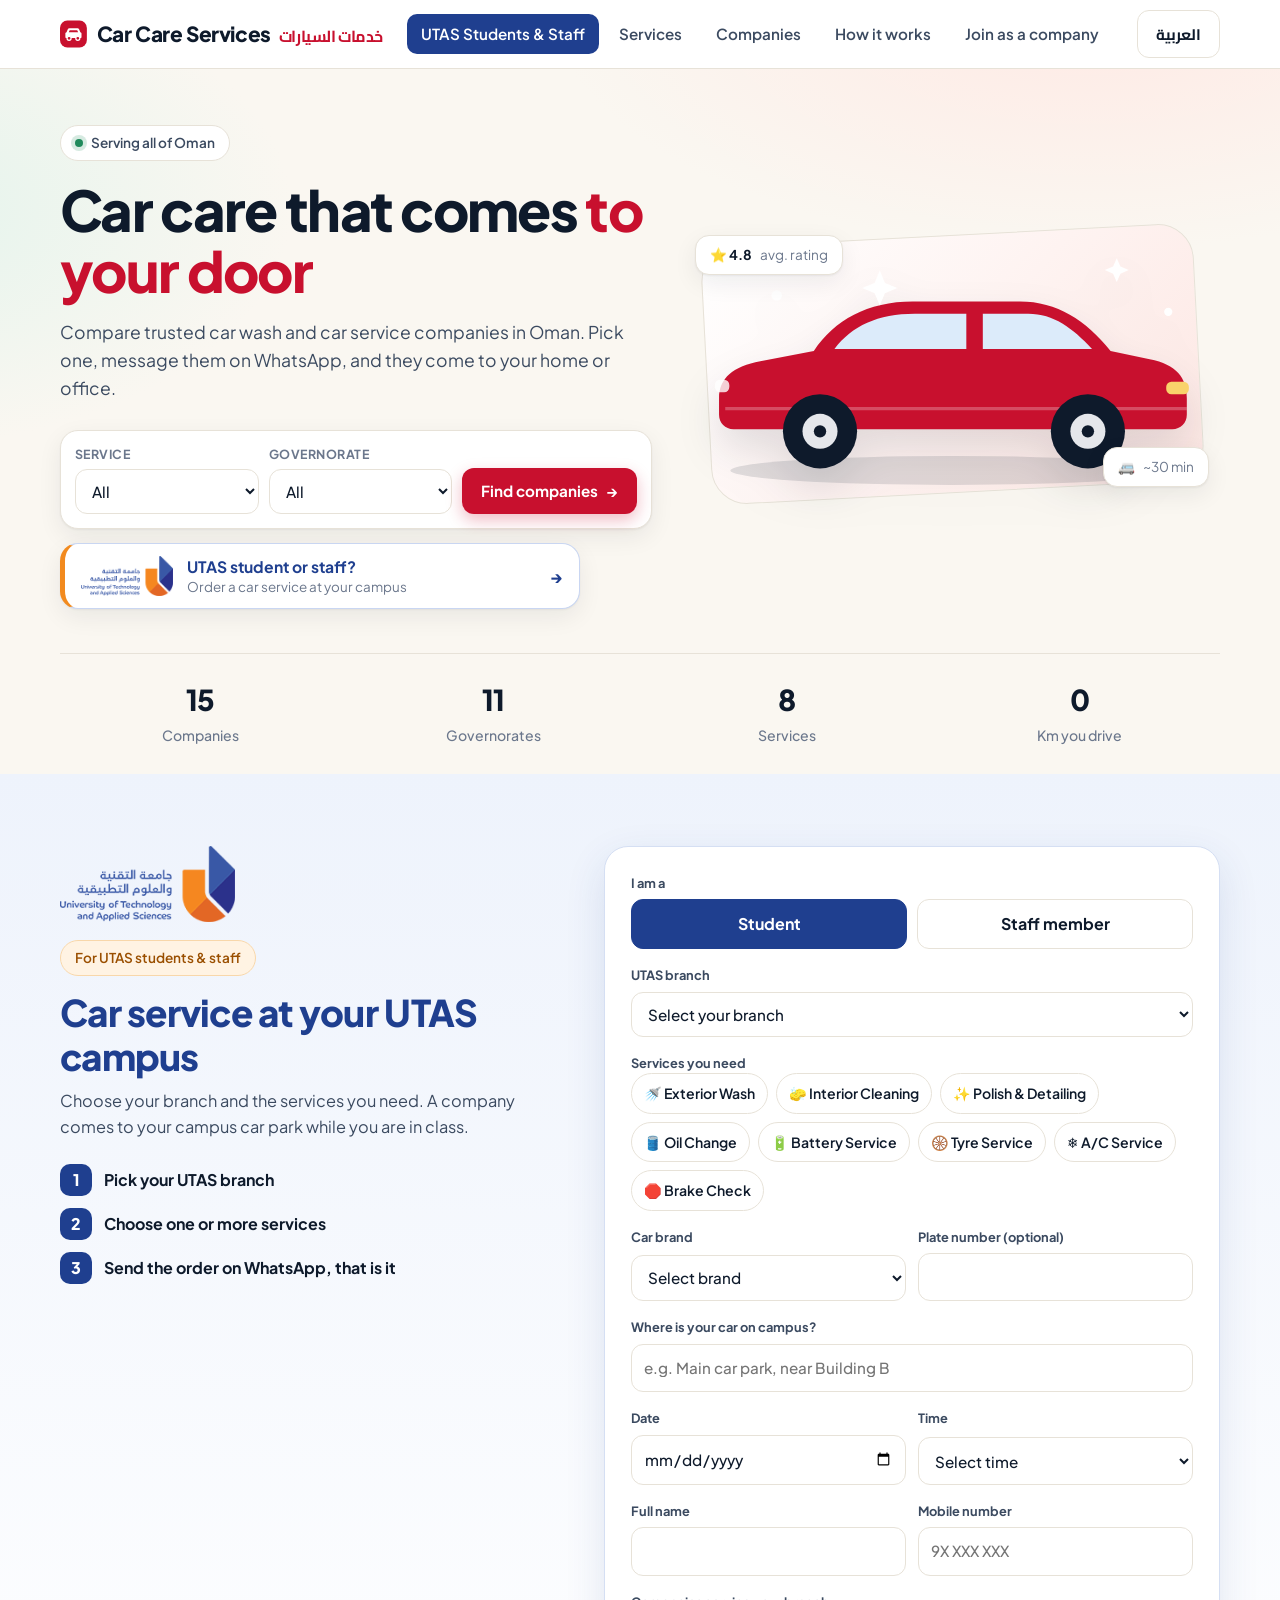
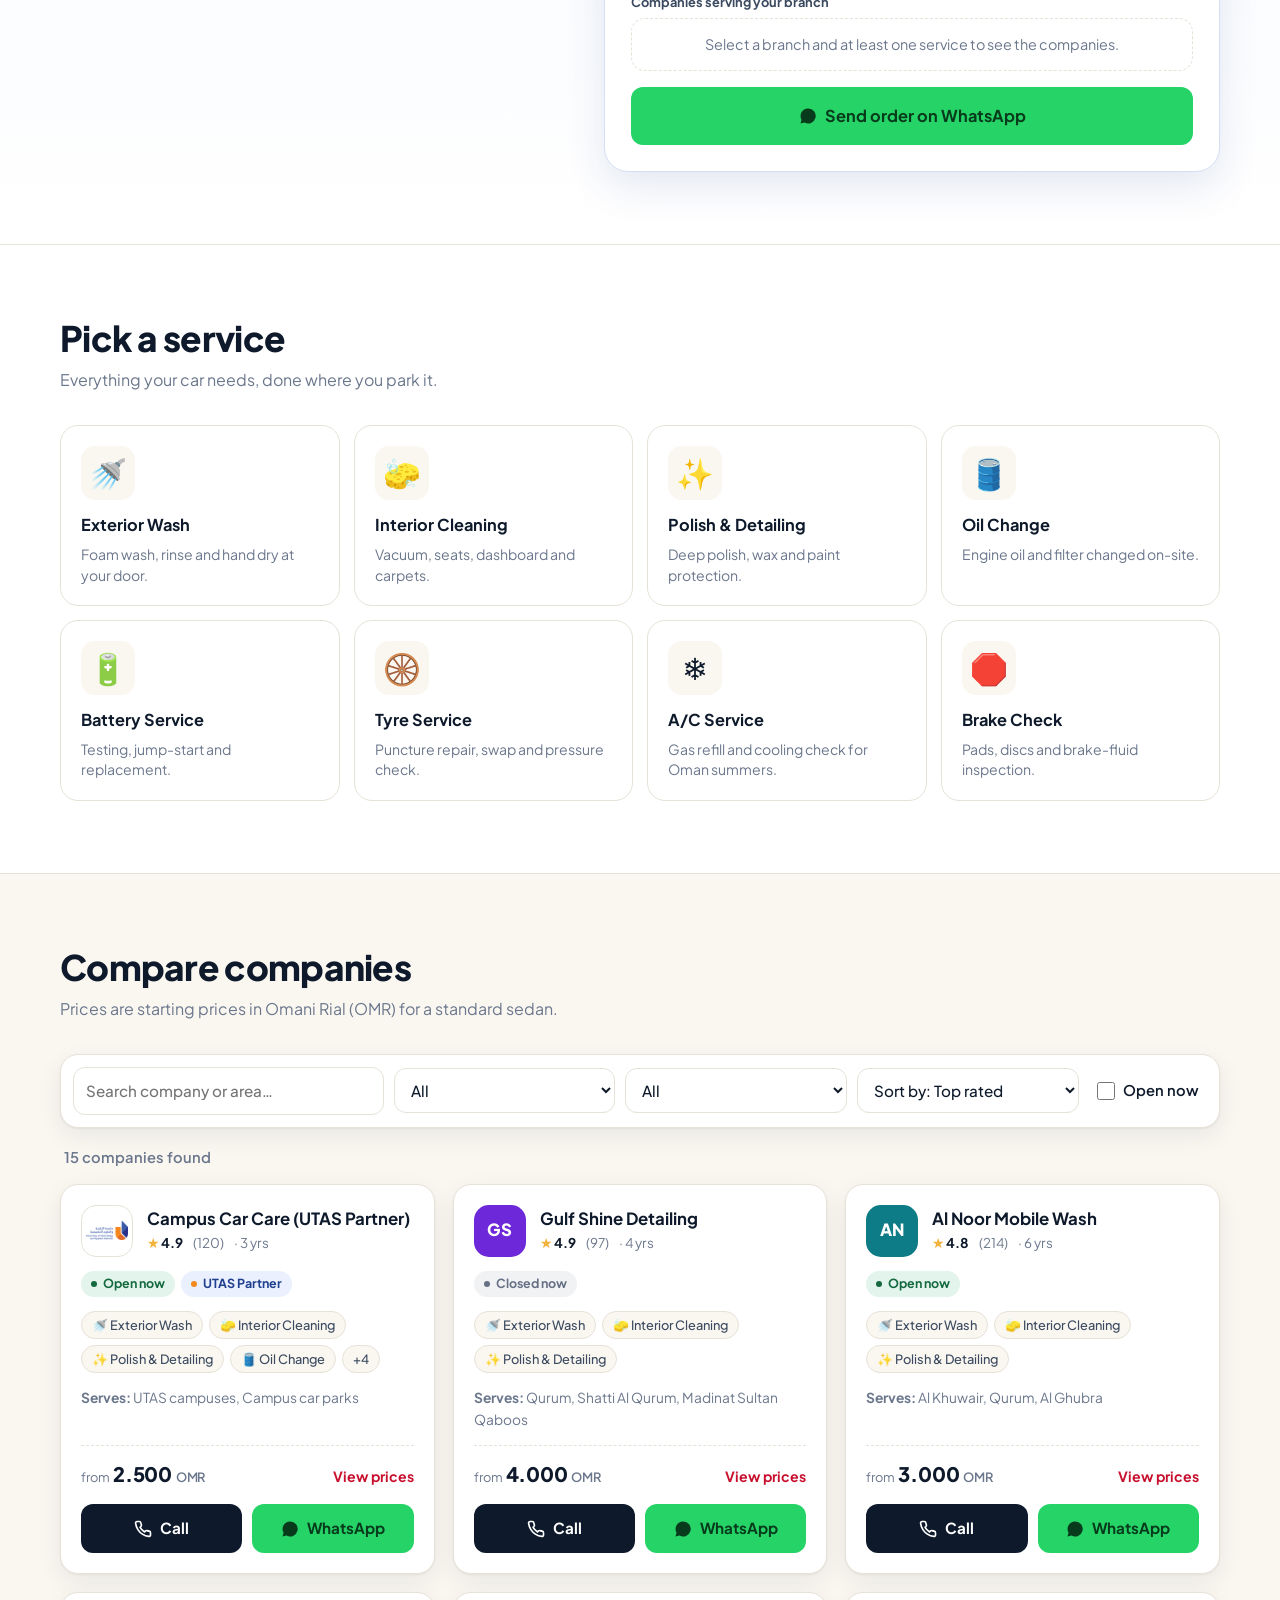
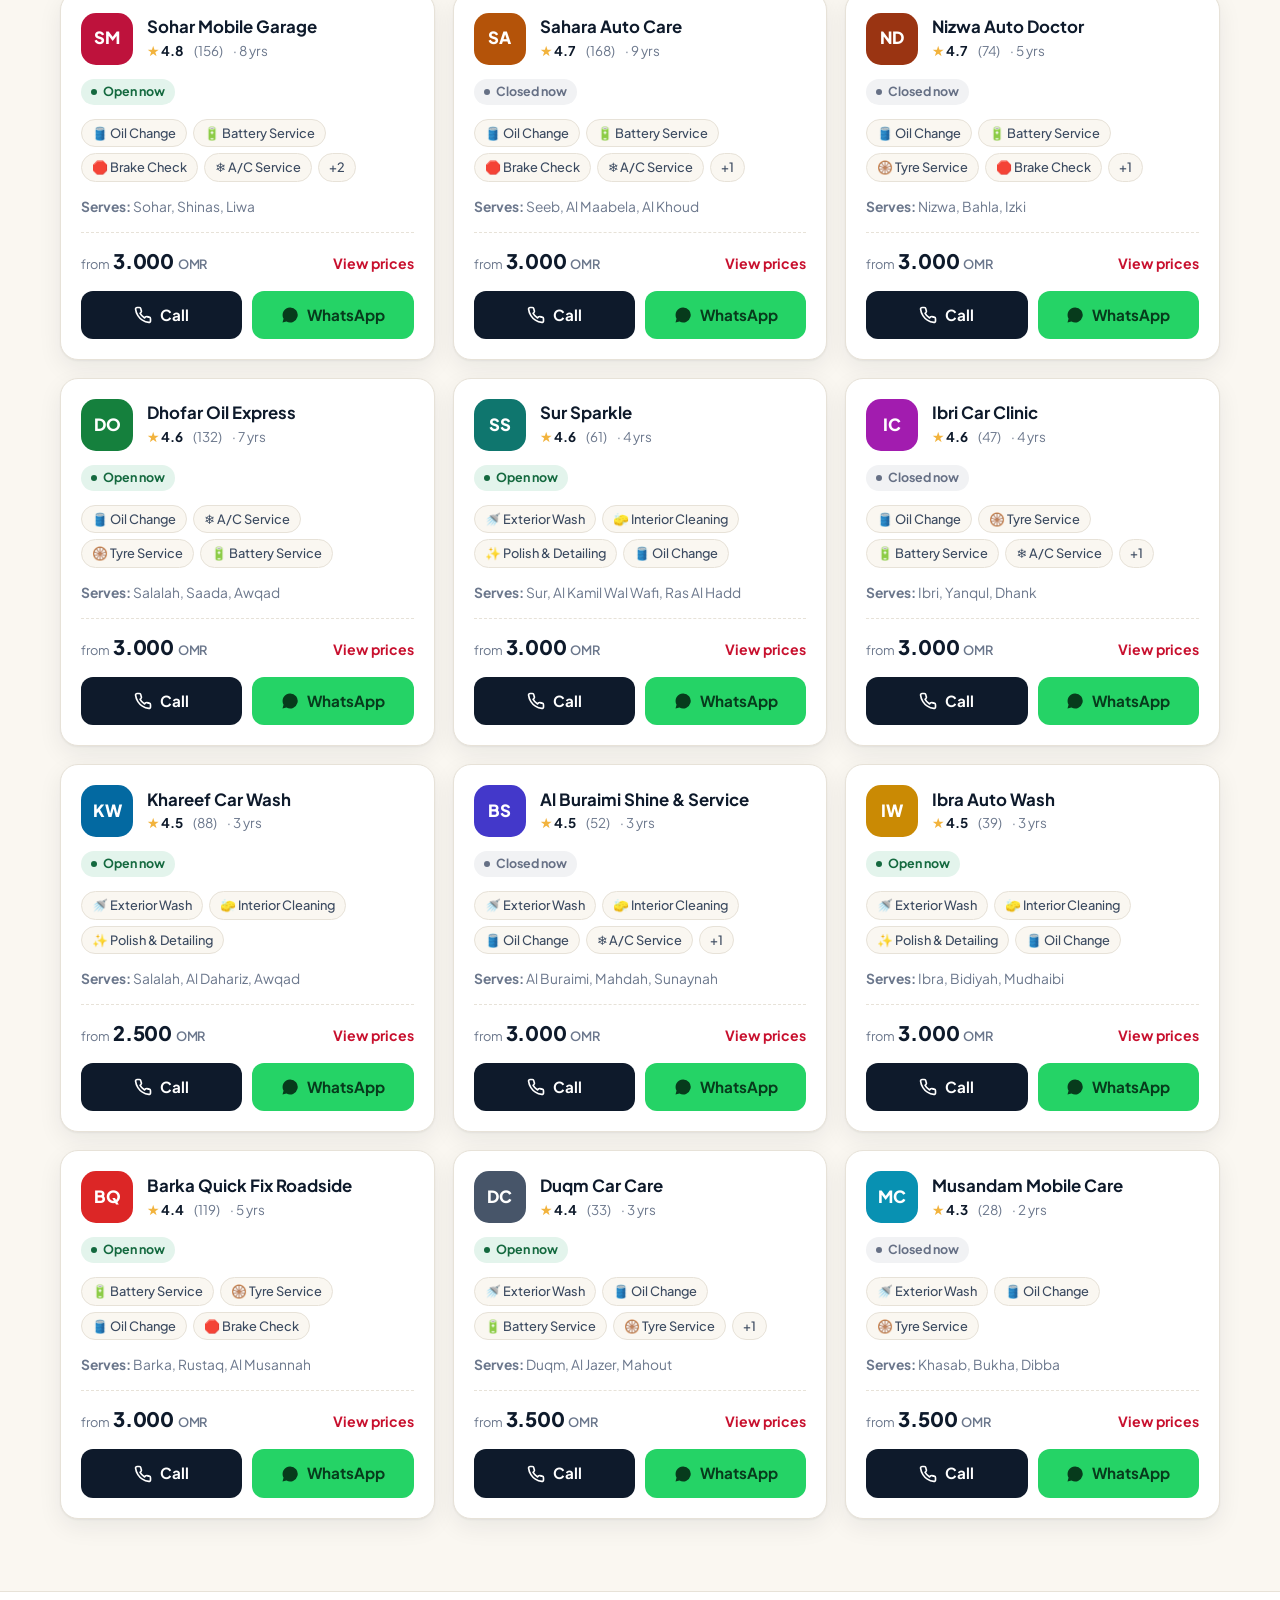
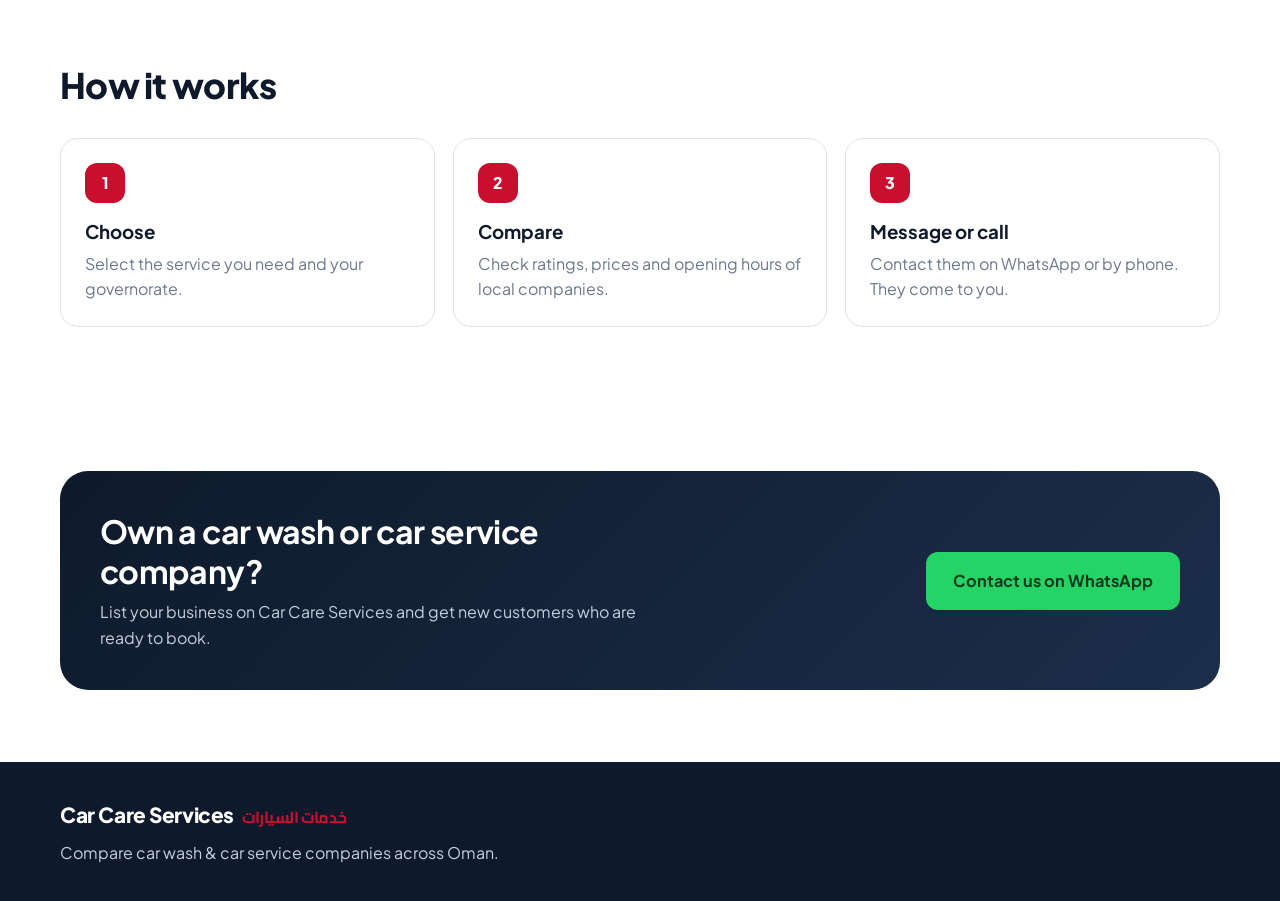
==== commit 3373e2e0: "Add files via upload" ====
--- a/index.html
+++ b/index.html
@@ -21,6 +21,7 @@
       <span class="logo-text">Car Care Services<small>خدمات السيارات</small></span>
     </a>
     <nav class="nav" id="nav">
+      <a href="#utas" class="nav-utas" data-i18n="utas.link"></a>
       <a href="#services" data-i18n="nav.services"></a>
       <a href="#providers" data-i18n="nav.providers"></a>
       <a href="#how" data-i18n="nav.how"></a>
@@ -53,6 +54,12 @@
           </label>
           <button class="btn btn-primary" type="submit"><span data-i18n="search.btn"></span> <i class="arrow">→</i></button>
         </form>
+
+        <a href="#utas" class="utas-cta">
+          <img src="img/utas-logo.png" alt="UTAS" width="200" height="87">
+          <span><b data-i18n="utas.cta.t"></b><small data-i18n="utas.cta.s"></small></span>
+          <i class="arrow">→</i>
+        </a>
       </div>
 
       <div class="hero-art" aria-hidden="true">
@@ -81,6 +88,91 @@
     </div>
   </section>
 
+  <!-- UTAS STUDENTS & STAFF -->
+  <section class="section utas" id="utas">
+    <div class="wrap utas-grid">
+      <div class="utas-intro">
+        <img class="utas-logo" src="img/utas-logo.png" alt="University of Technology and Applied Sciences" width="200" height="87">
+        <span class="badge badge-utas" data-i18n="utas.badge"></span>
+        <h2 data-i18n="utas.title"></h2>
+        <p class="lead" data-i18n="utas.sub"></p>
+        <ol class="utas-steps">
+          <li><span>1</span><b data-i18n="utas.t1"></b></li>
+          <li><span>2</span><b data-i18n="utas.t2"></b></li>
+          <li><span>3</span><b data-i18n="utas.t3"></b></li>
+        </ol>
+      </div>
+
+      <form class="utas-form" id="utasForm" novalidate>
+        <fieldset class="seg">
+          <legend data-i18n="utas.role"></legend>
+          <label><input type="radio" name="uRole" value="student" checked><span data-i18n="utas.student"></span></label>
+          <label><input type="radio" name="uRole" value="staff"><span data-i18n="utas.staff"></span></label>
+        </fieldset>
+
+        <label class="field">
+          <span data-i18n="utas.branch"></span>
+          <select id="uBranch"></select>
+        </label>
+
+        <fieldset class="field">
+          <legend data-i18n="utas.services"></legend>
+          <div class="chips" id="uServices"></div>
+        </fieldset>
+
+        <div class="f-row">
+          <label class="field">
+            <span data-i18n="utas.brand"></span>
+            <select id="uBrand"></select>
+          </label>
+          <label class="field">
+            <span data-i18n="utas.plate"></span>
+            <input type="text" id="uPlate" maxlength="12" autocomplete="off">
+          </label>
+        </div>
+
+        <label class="field">
+          <span data-i18n="utas.parking"></span>
+          <input type="text" id="uParking" data-i18n-placeholder="utas.parkingPh" maxlength="80" autocomplete="off">
+        </label>
+
+        <div class="f-row">
+          <label class="field">
+            <span data-i18n="utas.date"></span>
+            <input type="date" id="uDate">
+          </label>
+          <label class="field">
+            <span data-i18n="utas.time"></span>
+            <select id="uTime"></select>
+          </label>
+        </div>
+
+        <div class="f-row">
+          <label class="field">
+            <span data-i18n="utas.name"></span>
+            <input type="text" id="uName" maxlength="60" autocomplete="name">
+          </label>
+          <label class="field">
+            <span data-i18n="utas.phone"></span>
+            <input type="tel" id="uPhone" inputmode="numeric" maxlength="12" placeholder="9X XXX XXX" autocomplete="tel">
+          </label>
+        </div>
+
+        <div class="field">
+          <span class="lbl" data-i18n="utas.companies"></span>
+          <div class="co-list" id="uCompanies"></div>
+        </div>
+
+        <div class="u-total" id="uTotal" hidden>
+          <span data-i18n="utas.est"></span>
+          <b id="uTotalVal"></b>
+        </div>
+        <p class="u-err" id="uErr" role="alert" hidden></p>
+        <button class="btn btn-wa btn-lg" type="submit"><span id="uSendIcon"></span><span data-i18n="utas.send"></span></button>
+      </form>
+    </div>
+  </section>
+
   <!-- SERVICES -->
   <section class="section" id="services">
     <div class="wrap">
--- a/css/styles.css
+++ b/css/styles.css
@@ -192,3 +192,99 @@
   .filters{grid-template-columns:1fr}
 }
 @media (prefers-reduced-motion:reduce){*{animation:none!important;transition:none!important;scroll-behavior:auto!important}}
+
+/* ---------- UTAS students & staff ---------- */
+:root{--utas:#1F3F8F;--utas-o:#F28A1E}
+.nav .nav-utas{background:var(--utas);color:#fff}
+.nav .nav-utas:hover{background:#17306E;color:#fff}
+.utas-cta{display:flex;align-items:center;gap:14px;margin-top:14px;padding:12px 16px;background:#fff;border:1.5px solid #C9D6F2;border-inline-start:5px solid var(--utas-o);border-radius:var(--radius);box-shadow:var(--shadow);transition:.18s;max-width:520px}
+.utas-cta:hover{transform:translateY(-2px);border-color:var(--utas)}
+.utas-cta img{height:40px;width:auto;flex:none}
+.utas-cta span{display:grid;line-height:1.3;flex:1}
+.utas-cta b{font-size:.98rem;color:var(--utas)}
+.utas-cta small{color:var(--muted);font-size:.84rem}
+.utas-cta .arrow{font-style:normal;font-weight:800;color:var(--utas)}
+
+.section.utas{background:linear-gradient(180deg,#EEF3FC 0,#fff 100%);border-bottom:1px solid var(--line)}
+.utas-grid{display:grid;grid-template-columns:.9fr 1.1fr;gap:40px;align-items:start}
+.utas-intro{position:sticky;top:92px}
+.utas-logo{height:76px;width:auto;margin-bottom:18px}
+.badge-utas{background:#FFF3E3;border-color:#F8D7AA;color:#9A4F00}
+.utas-intro h2{font-size:clamp(1.6rem,3vw,2.3rem);letter-spacing:-.02em;line-height:1.2;font-weight:800;margin:14px 0 10px;color:var(--utas)}
+.utas-intro .lead{font-size:1.02rem}
+.utas-steps{list-style:none;padding:0;margin:24px 0 0;display:grid;gap:12px}
+.utas-steps li{display:flex;align-items:center;gap:12px}
+.utas-steps li span{width:32px;height:32px;border-radius:10px;background:var(--utas);color:#fff;display:grid;place-items:center;font-weight:800;flex:none}
+
+.utas-form{display:grid;gap:16px;background:#fff;border:1px solid #D5DFF3;border-radius:24px;padding:26px;box-shadow:0 14px 40px rgba(31,63,143,.12)}
+.utas-form fieldset{border:0;padding:0;margin:0;min-width:0}
+.field{display:grid;gap:6px;min-width:0}
+.field>span,.field>legend,.field .lbl,.seg legend{font-size:.8rem;font-weight:700;color:var(--ink2);padding:0}
+.utas-form input[type=text],.utas-form input[type=tel],.utas-form input[type=date]{width:100%;padding:11px 12px;border:1.5px solid var(--line);border-radius:12px;background:#fff;font-size:.95rem;font-weight:500}
+.f-row{display:grid;grid-template-columns:1fr 1fr;gap:12px}
+.seg{display:flex;flex-wrap:wrap;gap:10px;align-items:center}
+.seg legend{float:none;width:100%;margin-bottom:6px}
+.seg label{flex:1;position:relative}
+.seg input{position:absolute;opacity:0;inset:0;cursor:pointer}
+.seg span{display:block;text-align:center;padding:11px;border:1.5px solid var(--line);border-radius:12px;font-weight:700;transition:.15s}
+.seg input:checked+span{background:var(--utas);border-color:var(--utas);color:#fff}
+.seg input:focus-visible+span{outline:3px solid #F2B33D;outline-offset:2px}
+.chips{display:flex;flex-wrap:wrap;gap:8px}
+.chips label{position:relative}
+.chips input{position:absolute;opacity:0;inset:0;cursor:pointer}
+.chips span{display:inline-flex;gap:6px;align-items:center;padding:8px 12px;border:1.5px solid var(--line);border-radius:99px;font-weight:600;font-size:.88rem;background:#fff;transition:.15s}
+.chips label:hover span{border-color:var(--utas)}
+.chips input:checked+span{background:#EAF0FD;border-color:var(--utas);color:var(--utas)}
+.chips input:focus-visible+span{outline:3px solid #F2B33D;outline-offset:2px}
+
+.co-list{display:grid;gap:10px}
+.co-note{padding:14px;border:1.5px dashed var(--line);border-radius:14px;color:var(--muted);font-size:.9rem;text-align:center}
+.co{display:flex;align-items:center;gap:12px;padding:12px;border:1.5px solid var(--line);border-radius:14px;cursor:pointer;position:relative;transition:.15s}
+.co:hover{border-color:var(--utas)}
+.co input{position:absolute;opacity:0}
+.co:has(input:checked){border-color:var(--utas);background:#F3F7FE;box-shadow:0 0 0 3px rgba(31,63,143,.12)}
+.co:has(input:focus-visible){outline:3px solid #F2B33D;outline-offset:2px}
+.co .avatar{width:42px;height:42px;border-radius:12px;font-size:.9rem}
+.co .info{flex:1;min-width:0}
+.co .info b{display:block;font-size:.95rem;line-height:1.3}
+.co .info small{color:var(--muted);font-size:.8rem}
+.co .cp{font-weight:800;white-space:nowrap}
+.co .cp small{font-weight:600;color:var(--muted)}
+.co .tick{width:22px;height:22px;border-radius:50%;border:2px solid var(--line);flex:none;display:grid;place-items:center;color:#fff;font-size:.8rem}
+.co:has(input:checked) .tick{background:var(--utas);border-color:var(--utas)}
+.u-total{display:flex;justify-content:space-between;align-items:center;padding:14px 16px;background:#FFF7EA;border:1px solid #F8D7AA;border-radius:14px}
+.u-total b{font-size:1.3rem;font-weight:800;color:#9A4F00}
+.u-err{padding:10px 14px;border-radius:12px;background:#FDECEE;color:var(--brand-d);font-weight:600;font-size:.9rem}
+.utas-form .btn-lg{width:100%}
+.utas-form input.bad,.utas-form select.bad{border-color:var(--brand)}
+
+@media (max-width:960px){
+  .utas-grid{grid-template-columns:1fr;gap:28px}
+  .utas-intro{position:static}
+}
+@media (max-width:600px){
+  .f-row{grid-template-columns:1fr}
+  .utas-form{padding:18px}
+  .utas-logo{height:62px}
+}
+.u-err.ok{background:#E3F4EC;color:#14693F}
+
+/* header: keep everything on one line, collapse to the menu button earlier */
+.nav a,.logo-text{white-space:nowrap}
+@media (max-width:1180px){.logo-text small{display:none}}
+@media (max-width:1120px){
+  .header-actions{margin-inline-start:auto}
+  .burger{display:flex}
+  .nav{position:absolute;inset-inline:0;top:68px;flex-direction:column;background:#fff;border-bottom:1px solid var(--line);padding:10px 16px 16px;display:none;margin:0;gap:4px}
+  .nav.open{display:flex}
+  .nav a{padding:12px}
+}
+
+/* UTAS partner company */
+.avatar.logo-av{background:#fff;border:1px solid var(--line);padding:4px}
+.avatar.logo-av img{width:100%;height:100%;object-fit:contain}
+.pills{display:flex;flex-wrap:wrap;gap:6px}
+.pill.utas-pill{background:#EAF0FD;color:var(--utas)}
+.pill.utas-pill::before{background:var(--utas-o)}
+.co .info .pill{margin:2px 0 2px 0}
+.co:has(.utas-pill){border-color:#C9D6F2}
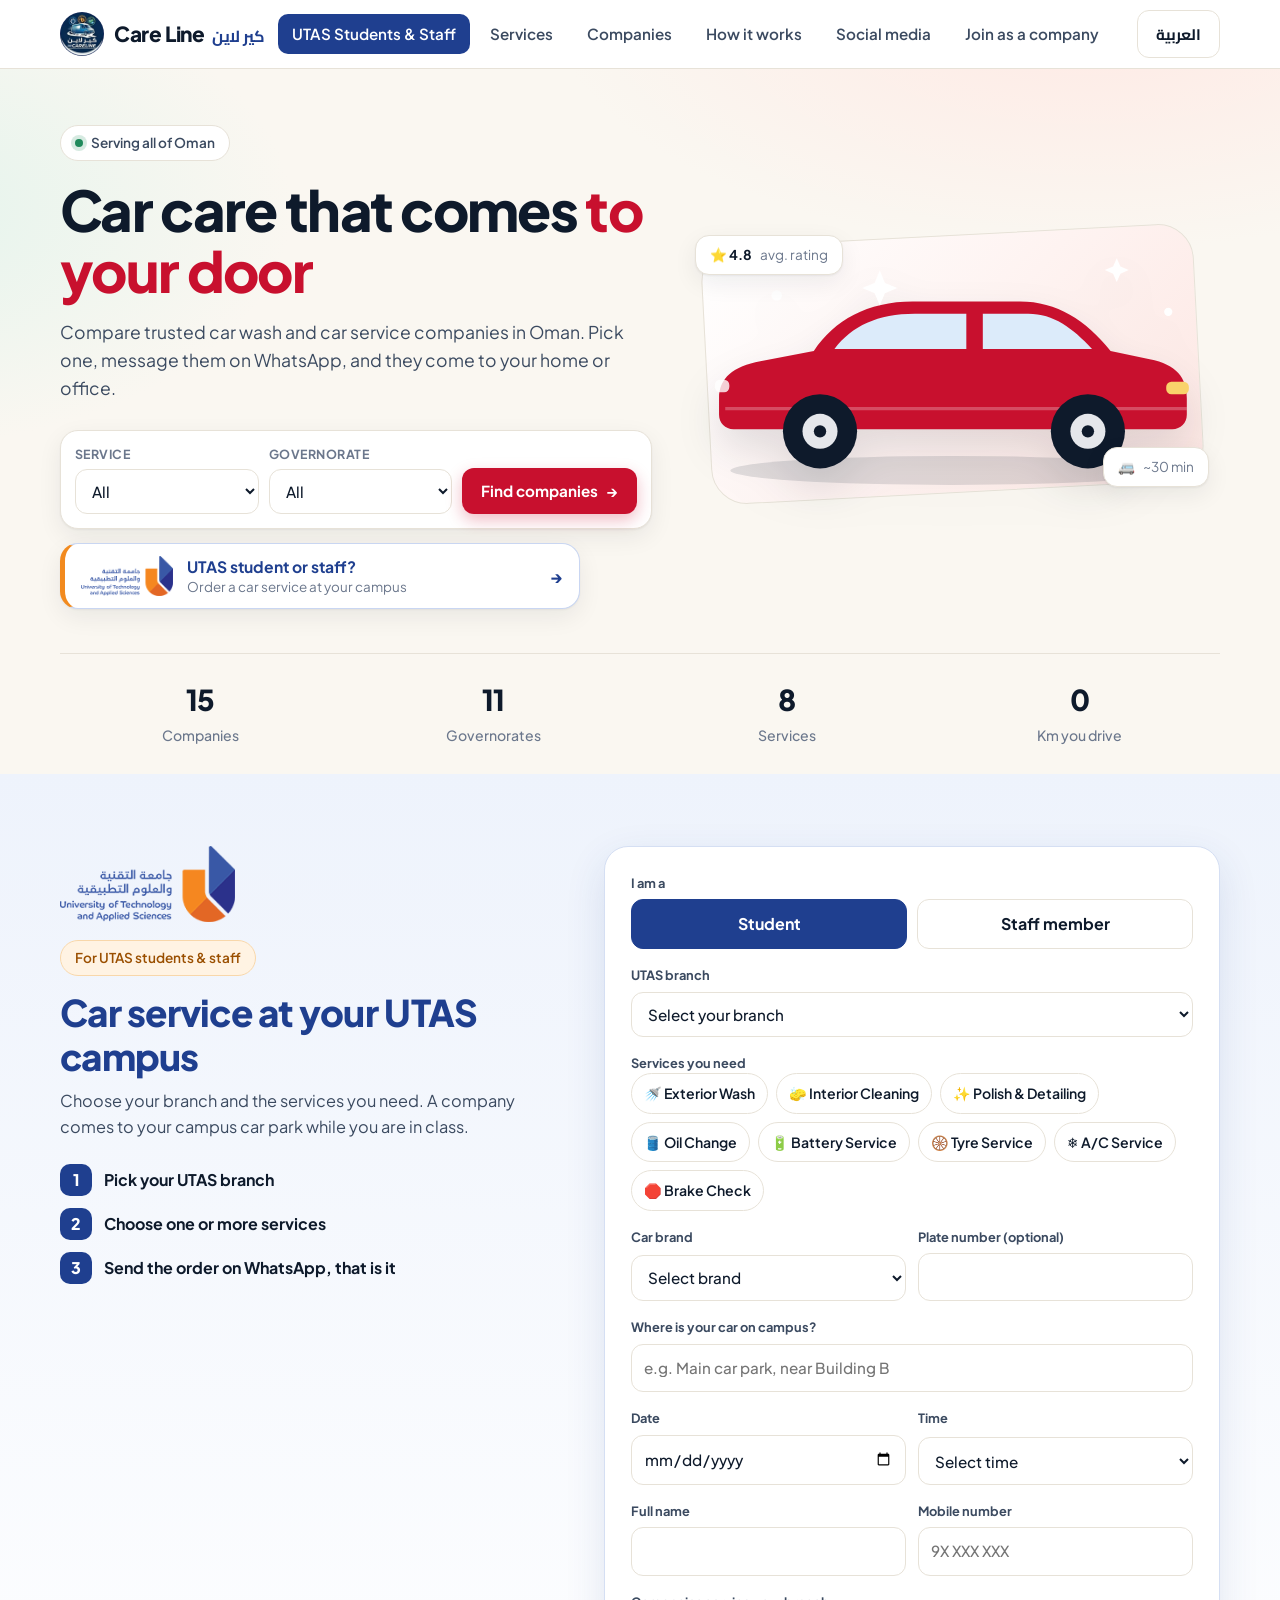
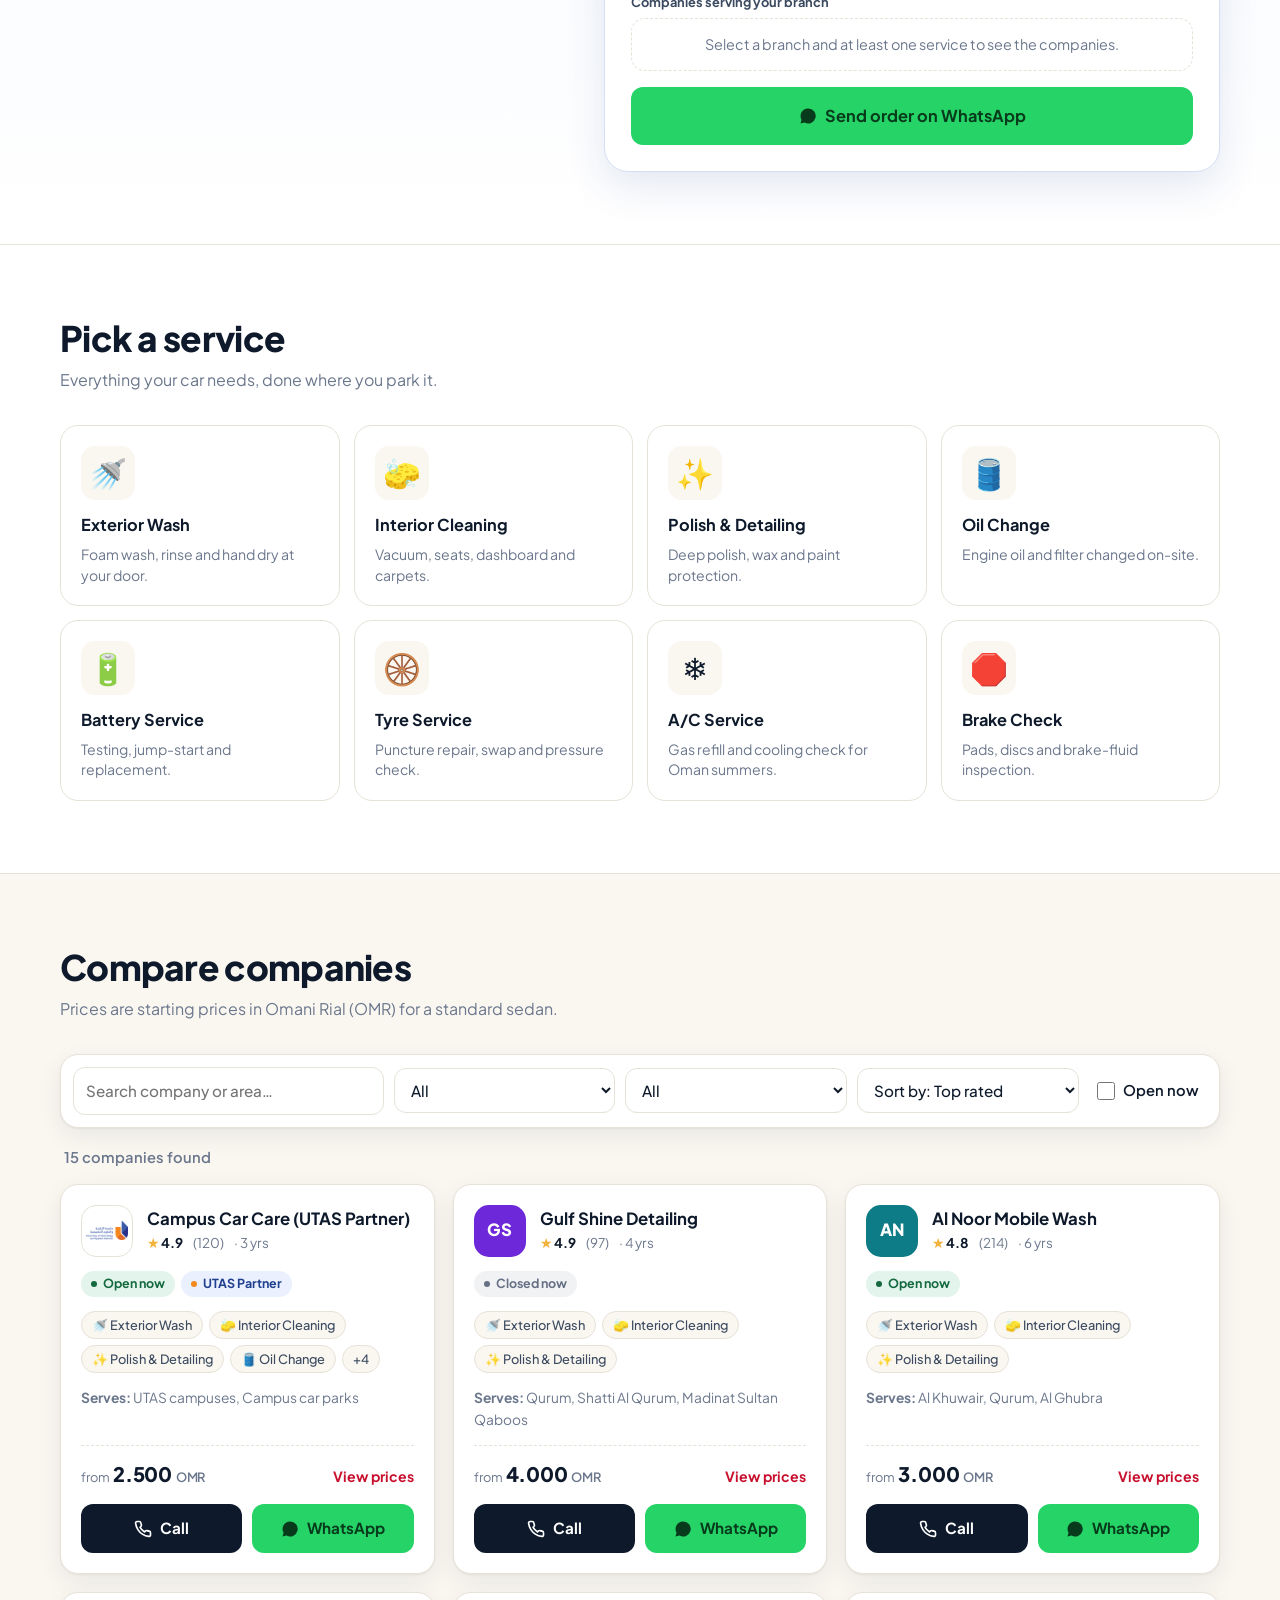
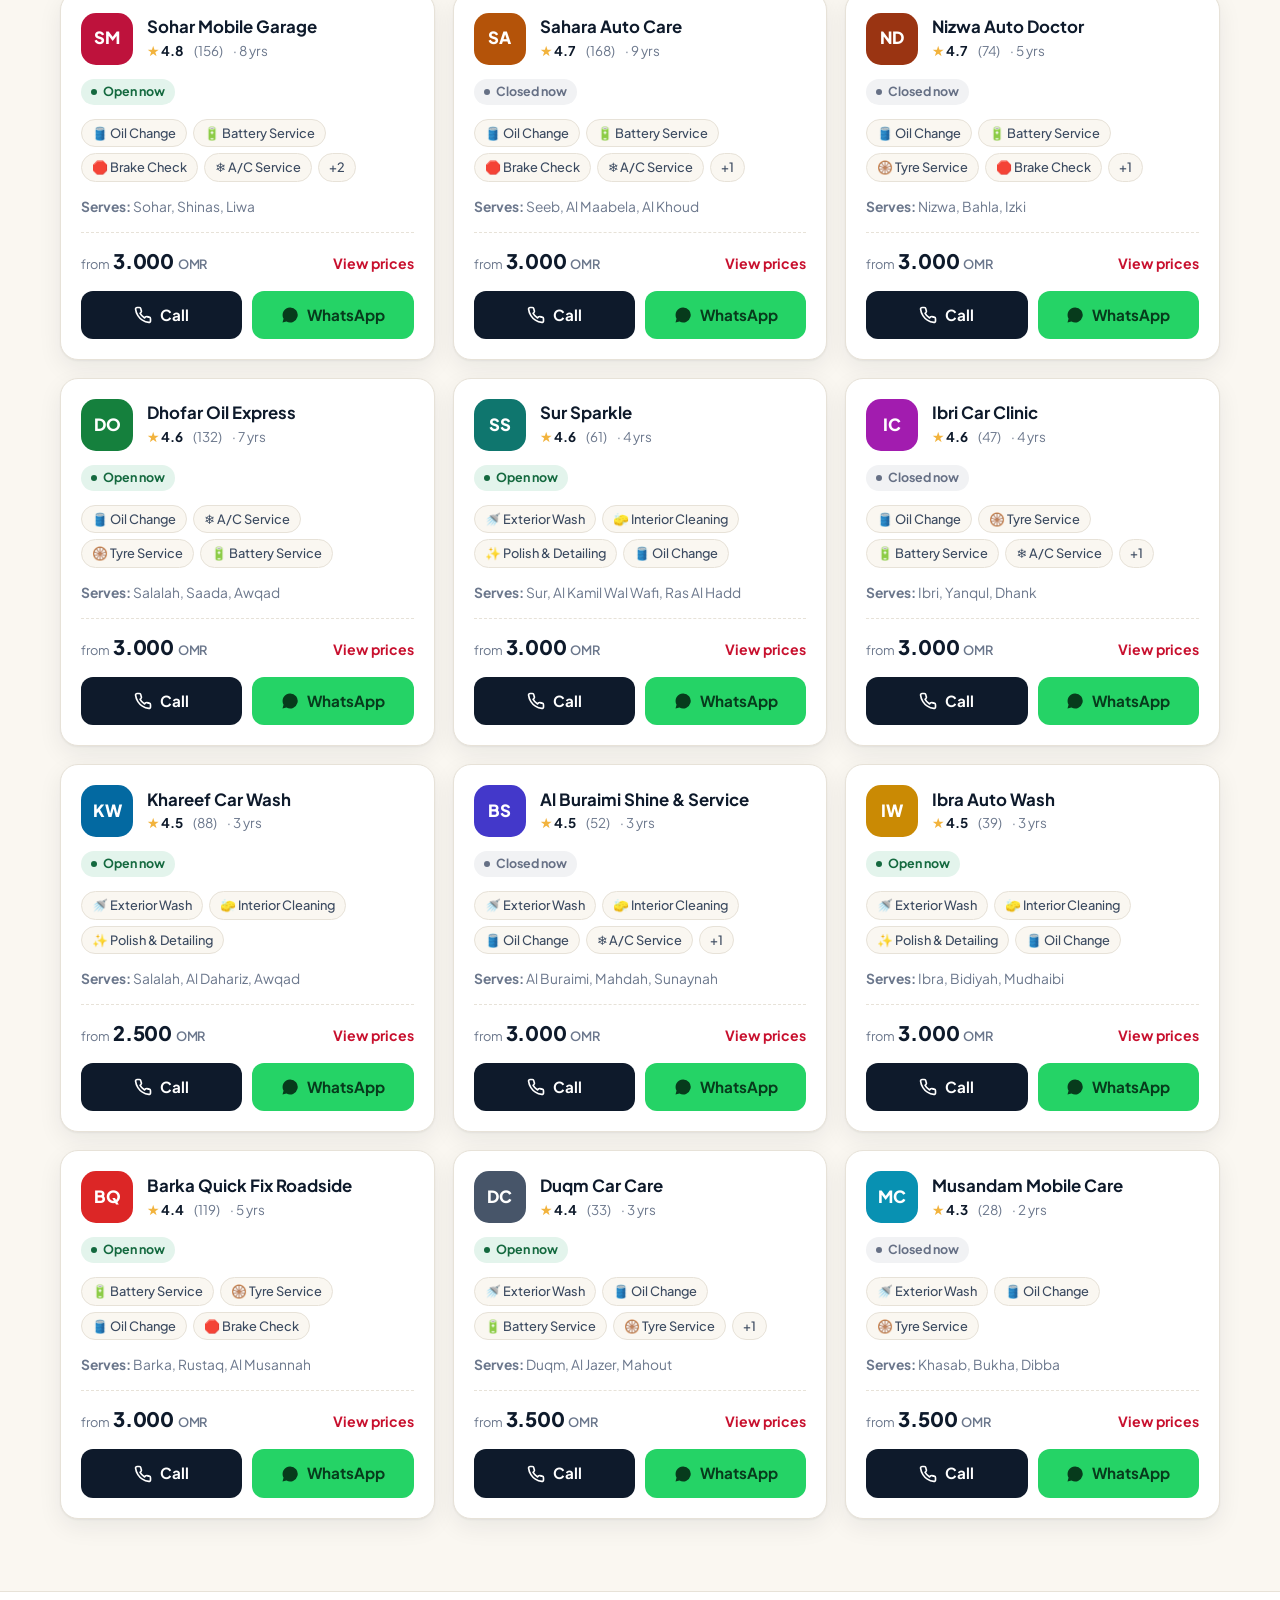
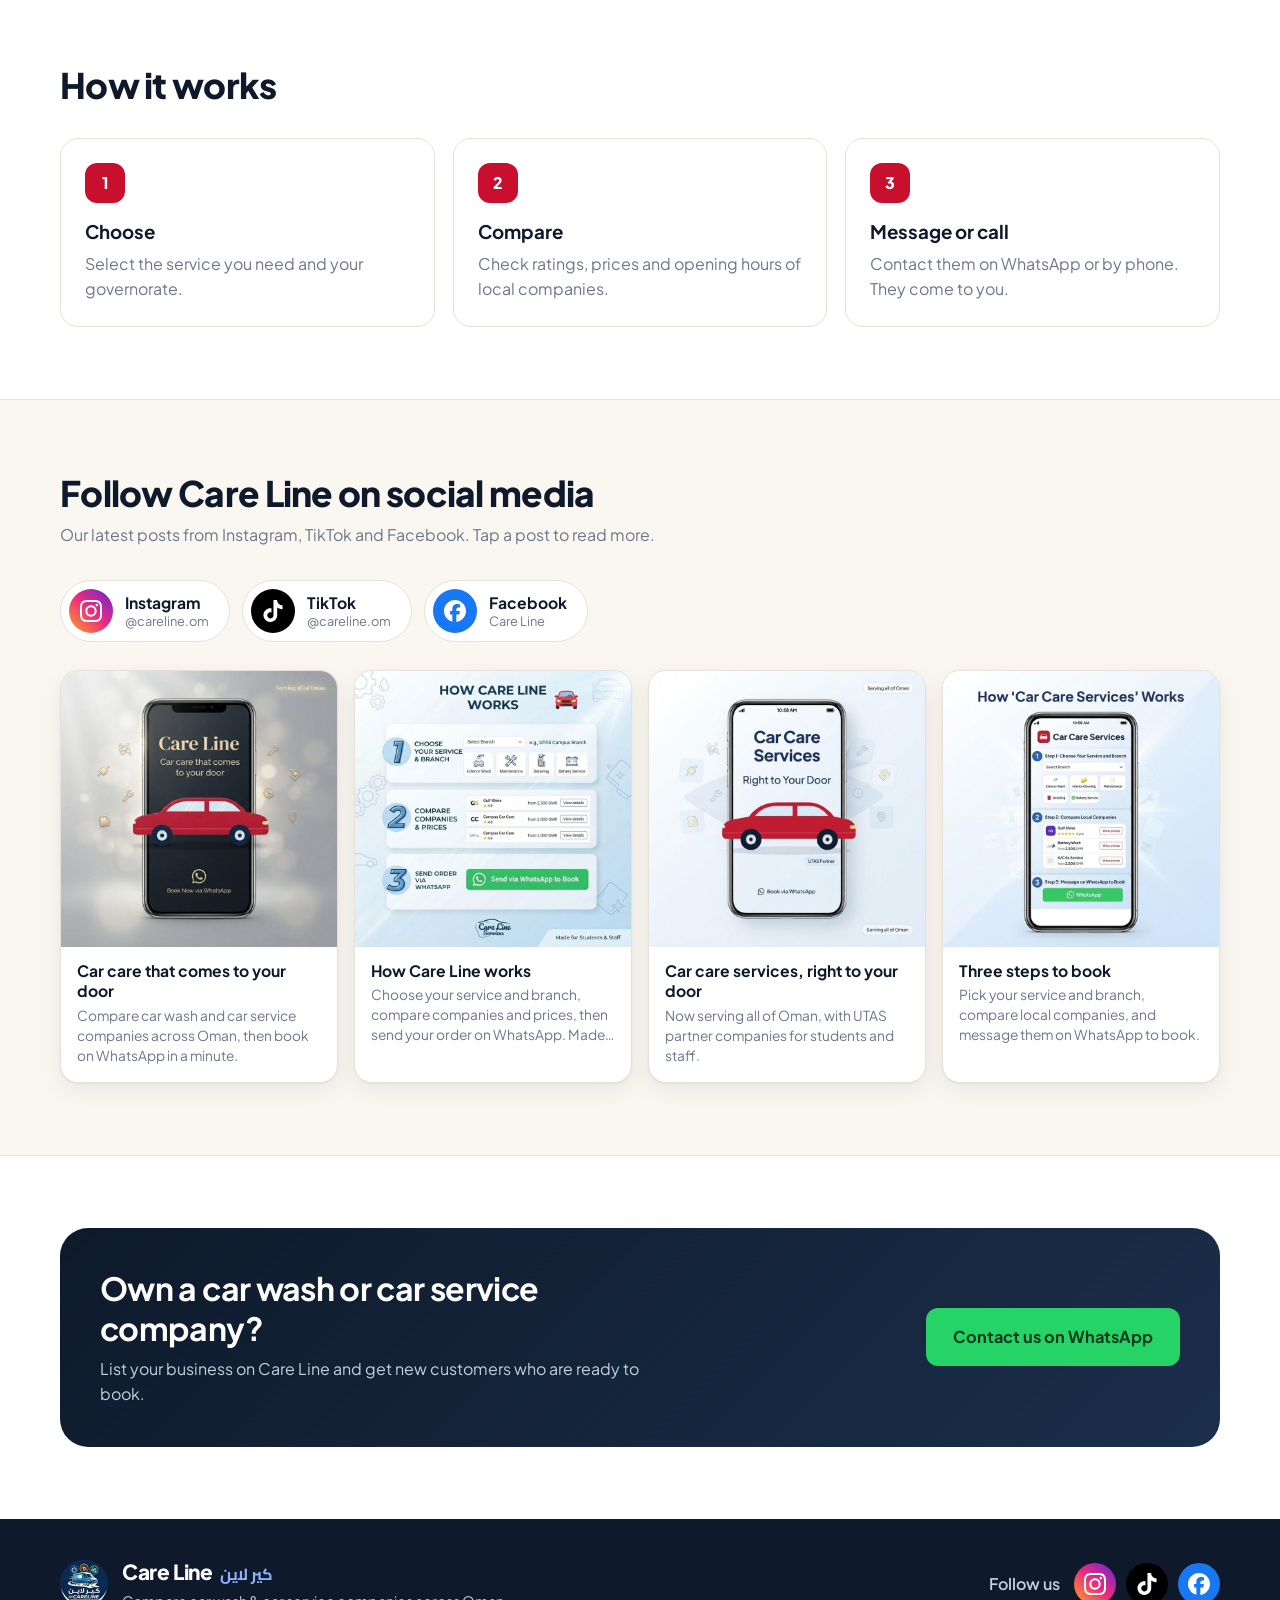
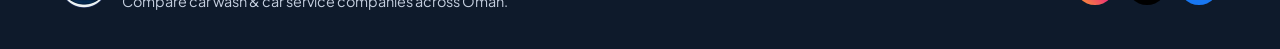
==== commit 5d04ec65: "Add files via upload" ====
--- a/index.html
+++ b/index.html
@@ -3,10 +3,58 @@
 <head>
   <meta charset="utf-8">
   <meta name="viewport" content="width=device-width, initial-scale=1">
-  <title>Car Care Services | Compare car wash & car service in Oman</title>
-  <meta name="description" content="Car Care Services lets you compare car wash and car service companies in Oman that come to your home or office. Then call or WhatsApp them.">
-  <meta name="theme-color" content="#C8102E">
-  <link rel="icon" href="favicon.svg" type="image/svg+xml">
+  <title>Care Line (كير لاين) | Car wash & car service at your door in Oman</title>
+  <meta name="description" content="Care Line connects you with trusted car wash, oil change and car service companies across Oman that come to your home, office or university campus. Compare prices, then call or WhatsApp.">
+  <meta name="robots" content="index, follow, max-image-preview:large">
+  <meta name="author" content="Care Line">
+  <meta name="theme-color" content="#1B2D5B">
+  <link rel="icon" href="favicon.png" type="image/png">
+  <link rel="apple-touch-icon" href="apple-touch-icon.png">
+
+  <!-- Social sharing preview (Facebook, WhatsApp, X, LinkedIn). Replace YOUR-USERNAME/YOUR-REPO with your real GitHub Pages address. -->
+  <meta property="og:type" content="website">
+  <meta property="og:site_name" content="Care Line">
+  <meta property="og:title" content="Care Line | Car wash & car service at your door in Oman">
+  <meta property="og:description" content="Compare trusted car wash and car service companies in Oman. They come to you. Book on WhatsApp.">
+  <meta property="og:image" content="https://YOUR-USERNAME.github.io/YOUR-REPO/img/og-image.jpg">
+  <meta property="og:image:width" content="1200">
+  <meta property="og:image:height" content="630">
+  <meta property="og:image:alt" content="Care Line logo: a service van with car wash, oil and repair icons">
+  <meta property="og:locale" content="en_US">
+  <meta property="og:locale:alternate" content="ar_OM">
+  <meta name="twitter:card" content="summary_large_image">
+  <meta name="twitter:title" content="Care Line | Car wash & car service at your door in Oman">
+  <meta name="twitter:description" content="Compare trusted car wash and car service companies in Oman. They come to you. Book on WhatsApp.">
+  <meta name="twitter:image" content="https://YOUR-USERNAME.github.io/YOUR-REPO/img/og-image.jpg">
+
+  <!-- Structured data for search engines -->
+  <script type="application/ld+json">
+  {
+    "@context": "https://schema.org",
+    "@graph": [
+      {
+        "@type": "Organization",
+        "name": "Care Line",
+        "alternateName": ["كير لاين", "Care Line Car Care Services"],
+        "url": "https://YOUR-USERNAME.github.io/YOUR-REPO/",
+        "logo": "https://YOUR-USERNAME.github.io/YOUR-REPO/img/logo-256.png",
+        "description": "Car wash, oil change and car service companies that come to your door across the Sultanate of Oman.",
+        "areaServed": { "@type": "Country", "name": "Oman" },
+        "sameAs": [
+          "https://www.instagram.com/careline.om/",
+          "https://www.tiktok.com/@careline.om",
+          "https://www.facebook.com/share/1ETecrbE7b/"
+        ]
+      },
+      {
+        "@type": "WebSite",
+        "name": "Care Line",
+        "url": "https://YOUR-USERNAME.github.io/YOUR-REPO/",
+        "inLanguage": ["en", "ar"]
+      }
+    ]
+  }
+  </script>
   <link rel="preconnect" href="https://fonts.googleapis.com">
   <link rel="preconnect" href="https://fonts.gstatic.com" crossorigin>
   <link href="https://fonts.googleapis.com/css2?family=Cairo:wght@400;600;700;800&family=Plus+Jakarta+Sans:wght@400;500;600;700;800&display=swap" rel="stylesheet">
@@ -14,21 +62,29 @@
 </head>
 <body>
 
+<!-- Social icons (brand logos from Simple Icons, CC0) -->
+<svg width="0" height="0" style="position:absolute" aria-hidden="true" focusable="false">
+  <symbol id="i-instagram" viewBox="0 0 24 24"><path d="M7.0301.084c-1.2768.0602-2.1487.264-2.911.5634-.7888.3075-1.4575.72-2.1228 1.3877-.6652.6677-1.075 1.3368-1.3802 2.127-.2954.7638-.4956 1.6365-.552 2.914-.0564 1.2775-.0689 1.6882-.0626 4.947.0062 3.2586.0206 3.6671.0825 4.9473.061 1.2765.264 2.1482.5635 2.9107.308.7889.72 1.4573 1.388 2.1228.6679.6655 1.3365 1.0743 2.1285 1.38.7632.295 1.6361.4961 2.9134.552 1.2773.056 1.6884.069 4.9462.0627 3.2578-.0062 3.668-.0207 4.9478-.0814 1.28-.0607 2.147-.2652 2.9098-.5633.7889-.3086 1.4578-.72 2.1228-1.3881.665-.6682 1.0745-1.3378 1.3795-2.1284.2957-.7632.4966-1.636.552-2.9124.056-1.2809.0692-1.6898.063-4.948-.0063-3.2583-.021-3.6668-.0817-4.9465-.0607-1.2797-.264-2.1487-.5633-2.9117-.3084-.7889-.72-1.4568-1.3876-2.1228C21.2982 1.33 20.628.9208 19.8378.6165 19.074.321 18.2017.1197 16.9244.0645 15.6471.0093 15.236-.005 11.977.0014 8.718.0076 8.31.0215 7.0301.0839m.1402 21.6932c-1.17-.0509-1.8053-.2453-2.2287-.408-.5606-.216-.96-.4771-1.3819-.895-.422-.4178-.6811-.8186-.9-1.378-.1644-.4234-.3624-1.058-.4171-2.228-.0595-1.2645-.072-1.6442-.079-4.848-.007-3.2037.0053-3.583.0607-4.848.05-1.169.2456-1.805.408-2.2282.216-.5613.4762-.96.895-1.3816.4188-.4217.8184-.6814 1.3783-.9003.423-.1651 1.0575-.3614 2.227-.4171 1.2655-.06 1.6447-.072 4.848-.079 3.2033-.007 3.5835.005 4.8495.0608 1.169.0508 1.8053.2445 2.228.408.5608.216.96.4754 1.3816.895.4217.4194.6816.8176.9005 1.3787.1653.4217.3617 1.056.4169 2.2263.0602 1.2655.0739 1.645.0796 4.848.0058 3.203-.0055 3.5834-.061 4.848-.051 1.17-.245 1.8055-.408 2.2294-.216.5604-.4763.96-.8954 1.3814-.419.4215-.8181.6811-1.3783.9-.4224.1649-1.0577.3617-2.2262.4174-1.2656.0595-1.6448.072-4.8493.079-3.2045.007-3.5825-.006-4.848-.0608M16.953 5.5864A1.44 1.44 0 1 0 18.39 4.144a1.44 1.44 0 0 0-1.437 1.4424M5.8385 12.012c.0067 3.4032 2.7706 6.1557 6.173 6.1493 3.4026-.0065 6.157-2.7701 6.1506-6.1733-.0065-3.4032-2.771-6.1565-6.174-6.1498-3.403.0067-6.156 2.771-6.1496 6.1738M8 12.0077a4 4 0 1 1 4.008 3.9921A3.9996 3.9996 0 0 1 8 12.0077"/></symbol>
+  <symbol id="i-tiktok" viewBox="0 0 24 24"><path d="M12.525.02c1.31-.02 2.61-.01 3.91-.02.08 1.53.63 3.09 1.75 4.17 1.12 1.11 2.7 1.62 4.24 1.79v4.03c-1.44-.05-2.89-.35-4.2-.97-.57-.26-1.1-.59-1.62-.93-.01 2.92.01 5.84-.02 8.75-.08 1.4-.54 2.79-1.35 3.94-1.31 1.92-3.58 3.17-5.91 3.21-1.43.08-2.86-.31-4.08-1.03-2.02-1.19-3.44-3.37-3.65-5.71-.02-.5-.03-1-.01-1.49.18-1.9 1.12-3.72 2.58-4.96 1.66-1.44 3.98-2.13 6.15-1.72.02 1.48-.04 2.96-.04 4.44-.99-.32-2.15-.23-3.02.37-.63.41-1.11 1.04-1.36 1.75-.21.51-.15 1.07-.14 1.61.24 1.64 1.82 3.02 3.5 2.87 1.12-.01 2.19-.66 2.77-1.61.19-.33.4-.67.41-1.06.1-1.79.06-3.57.07-5.36.01-4.03-.01-8.05.02-12.07z"/></symbol>
+  <symbol id="i-facebook" viewBox="0 0 24 24"><path d="M9.101 23.691v-7.98H6.627v-3.667h2.474v-1.58c0-4.085 1.848-5.978 5.858-5.978.401 0 .955.042 1.468.103a8.68 8.68 0 0 1 1.141.195v3.325a8.623 8.623 0 0 0-.653-.036 26.805 26.805 0 0 0-.733-.009c-.707 0-1.259.096-1.675.309a1.686 1.686 0 0 0-.679.622c-.258.42-.374.995-.374 1.752v1.297h3.919l-.386 2.103-.287 1.564h-3.246v8.245C19.396 23.238 24 18.179 24 12.044c0-6.627-5.373-12-12-12s-12 5.373-12 12c0 5.628 3.874 10.35 9.101 11.647Z"/></symbol>
+</svg>
+
 <header class="header" id="top">
   <div class="wrap header-in">
-    <a href="#top" class="logo" aria-label="Car Care Services">
-      <svg viewBox="0 0 40 40" width="36" height="36" aria-hidden="true"><rect width="40" height="40" rx="11" fill="#C8102E"/><path d="M8 25v-5.5c0-1 .7-1.8 1.7-2l1.9-4.4c.4-.9 1.3-1.5 2.3-1.5h12.2c1 0 1.9.6 2.3 1.5l1.9 4.4c1 .2 1.7 1 1.7 2V25c0 .6-.4 1-1 1H9c-.6 0-1-.4-1-1z" fill="#fff"/><path d="M13 17.5l1.4-3.2h11.2l1.4 3.2z" fill="#C8102E"/><circle cx="13.5" cy="26.5" r="3" fill="#C8102E" stroke="#fff" stroke-width="1.8"/><circle cx="26.5" cy="26.5" r="3" fill="#C8102E" stroke="#fff" stroke-width="1.8"/></svg>
-      <span class="logo-text">Car Care Services<small>خدمات السيارات</small></span>
+    <a href="#top" class="logo" aria-label="Care Line">
+      <img class="logo-img" src="img/logo-badge.png" width="44" height="44" alt="Care Line logo">
+      <span class="logo-text">Care Line<small>كير لاين</small></span>
     </a>
-    <nav class="nav" id="nav">
-      <a href="#utas" class="nav-utas" data-i18n="utas.link"></a>
-      <a href="#services" data-i18n="nav.services"></a>
-      <a href="#providers" data-i18n="nav.providers"></a>
-      <a href="#how" data-i18n="nav.how"></a>
-      <a href="#join" data-i18n="nav.join"></a>
+    <nav class="nav" id="nav" aria-label="Main">
+      <a href="#utas" class="nav-utas" data-i18n="utas.link">UTAS Students &amp; Staff</a>
+      <a href="#services" data-i18n="nav.services">Services</a>
+      <a href="#providers" data-i18n="nav.providers">Companies</a>
+      <a href="#how" data-i18n="nav.how">How it works</a>
+      <a href="#social" data-i18n="nav.social">Social media</a>
+      <a href="#join" data-i18n="nav.join">Join as a company</a>
     </nav>
     <div class="header-actions">
-      <button class="btn btn-ghost" id="langBtn" type="button"><span data-i18n="lang.btn"></span></button>
+      <button class="btn btn-ghost" id="langBtn" type="button"><span data-i18n="lang.btn">العربية</span></button>
       <button class="burger" id="burger" type="button" aria-label="Menu" aria-expanded="false"><span></span><span></span><span></span></button>
     </div>
   </div>
@@ -39,25 +95,25 @@
   <section class="hero">
     <div class="wrap hero-grid">
       <div class="hero-copy">
-        <span class="badge"><i class="dot"></i><span data-i18n="hero.badge"></span></span>
-        <h1 data-i18n-html="hero.title"></h1>
-        <p class="lead" data-i18n="hero.sub"></p>
+        <span class="badge"><i class="dot"></i><span data-i18n="hero.badge">Serving all of Oman</span></span>
+        <h1 data-i18n-html="hero.title">Car care that comes <em>to your door</em></h1>
+        <p class="lead" data-i18n="hero.sub">Compare trusted car wash and car service companies in Oman. Pick one, message them on WhatsApp, and they come to your home or office.</p>
 
         <form class="search" id="heroSearch">
           <label>
-            <span data-i18n="search.service"></span>
+            <span data-i18n="search.service">Service</span>
             <select id="heroService"></select>
           </label>
           <label>
-            <span data-i18n="search.gov"></span>
+            <span data-i18n="search.gov">Governorate</span>
             <select id="heroGov"></select>
           </label>
-          <button class="btn btn-primary" type="submit"><span data-i18n="search.btn"></span> <i class="arrow">→</i></button>
+          <button class="btn btn-primary" type="submit"><span data-i18n="search.btn">Find companies</span> <i class="arrow">→</i></button>
         </form>
 
         <a href="#utas" class="utas-cta">
           <img src="img/utas-logo.png" alt="UTAS" width="200" height="87">
-          <span><b data-i18n="utas.cta.t"></b><small data-i18n="utas.cta.s"></small></span>
+          <span><b data-i18n="utas.cta.t">UTAS student or staff?</b><small data-i18n="utas.cta.s">Order a car service at your campus</small></span>
           <i class="arrow">→</i>
         </a>
       </div>
@@ -81,10 +137,10 @@
     </div>
 
     <div class="wrap stats">
-      <div><b id="stProviders">0</b><span data-i18n="stats.providers"></span></div>
-      <div><b id="stGovs">0</b><span data-i18n="stats.govs"></span></div>
-      <div><b id="stServices">0</b><span data-i18n="stats.services"></span></div>
-      <div><b>0</b><span data-i18n="stats.km"></span></div>
+      <div><b id="stProviders">0</b><span data-i18n="stats.providers">Companies</span></div>
+      <div><b id="stGovs">0</b><span data-i18n="stats.govs">Governorates</span></div>
+      <div><b id="stServices">0</b><span data-i18n="stats.services">Services</span></div>
+      <div><b>0</b><span data-i18n="stats.km">Km you drive</span></div>
     </div>
   </section>
 
@@ -93,82 +149,82 @@
     <div class="wrap utas-grid">
       <div class="utas-intro">
         <img class="utas-logo" src="img/utas-logo.png" alt="University of Technology and Applied Sciences" width="200" height="87">
-        <span class="badge badge-utas" data-i18n="utas.badge"></span>
-        <h2 data-i18n="utas.title"></h2>
-        <p class="lead" data-i18n="utas.sub"></p>
+        <span class="badge badge-utas" data-i18n="utas.badge">For UTAS students &amp; staff</span>
+        <h2 data-i18n="utas.title">Car service at your UTAS campus</h2>
+        <p class="lead" data-i18n="utas.sub">Choose your branch and the services you need. A company comes to your campus car park while you are in class.</p>
         <ol class="utas-steps">
-          <li><span>1</span><b data-i18n="utas.t1"></b></li>
-          <li><span>2</span><b data-i18n="utas.t2"></b></li>
-          <li><span>3</span><b data-i18n="utas.t3"></b></li>
+          <li><span>1</span><b data-i18n="utas.t1">Pick your UTAS branch</b></li>
+          <li><span>2</span><b data-i18n="utas.t2">Choose one or more services</b></li>
+          <li><span>3</span><b data-i18n="utas.t3">Send the order on WhatsApp, that is it</b></li>
         </ol>
       </div>
 
       <form class="utas-form" id="utasForm" novalidate>
         <fieldset class="seg">
-          <legend data-i18n="utas.role"></legend>
-          <label><input type="radio" name="uRole" value="student" checked><span data-i18n="utas.student"></span></label>
-          <label><input type="radio" name="uRole" value="staff"><span data-i18n="utas.staff"></span></label>
+          <legend data-i18n="utas.role">I am a</legend>
+          <label><input type="radio" name="uRole" value="student" checked><span data-i18n="utas.student">Student</span></label>
+          <label><input type="radio" name="uRole" value="staff"><span data-i18n="utas.staff">Staff member</span></label>
         </fieldset>
 
         <label class="field">
-          <span data-i18n="utas.branch"></span>
+          <span data-i18n="utas.branch">UTAS branch</span>
           <select id="uBranch"></select>
         </label>
 
         <fieldset class="field">
-          <legend data-i18n="utas.services"></legend>
+          <legend data-i18n="utas.services">Services you need</legend>
           <div class="chips" id="uServices"></div>
         </fieldset>
 
         <div class="f-row">
           <label class="field">
-            <span data-i18n="utas.brand"></span>
+            <span data-i18n="utas.brand">Car brand</span>
             <select id="uBrand"></select>
           </label>
           <label class="field">
-            <span data-i18n="utas.plate"></span>
+            <span data-i18n="utas.plate">Plate number (optional)</span>
             <input type="text" id="uPlate" maxlength="12" autocomplete="off">
           </label>
         </div>
 
         <label class="field">
-          <span data-i18n="utas.parking"></span>
-          <input type="text" id="uParking" data-i18n-placeholder="utas.parkingPh" maxlength="80" autocomplete="off">
+          <span data-i18n="utas.parking">Where is your car on campus?</span>
+          <input type="text" id="uParking" data-i18n-placeholder="utas.parkingPh" placeholder="e.g. Main car park, near Building B" maxlength="80" autocomplete="off">
         </label>
 
         <div class="f-row">
           <label class="field">
-            <span data-i18n="utas.date"></span>
+            <span data-i18n="utas.date">Date</span>
             <input type="date" id="uDate">
           </label>
           <label class="field">
-            <span data-i18n="utas.time"></span>
+            <span data-i18n="utas.time">Time</span>
             <select id="uTime"></select>
           </label>
         </div>
 
         <div class="f-row">
           <label class="field">
-            <span data-i18n="utas.name"></span>
+            <span data-i18n="utas.name">Full name</span>
             <input type="text" id="uName" maxlength="60" autocomplete="name">
           </label>
           <label class="field">
-            <span data-i18n="utas.phone"></span>
+            <span data-i18n="utas.phone">Mobile number</span>
             <input type="tel" id="uPhone" inputmode="numeric" maxlength="12" placeholder="9X XXX XXX" autocomplete="tel">
           </label>
         </div>
 
         <div class="field">
-          <span class="lbl" data-i18n="utas.companies"></span>
+          <span class="lbl" data-i18n="utas.companies">Companies serving your branch</span>
           <div class="co-list" id="uCompanies"></div>
         </div>
 
         <div class="u-total" id="uTotal" hidden>
-          <span data-i18n="utas.est"></span>
+          <span data-i18n="utas.est">Estimated price</span>
           <b id="uTotalVal"></b>
         </div>
         <p class="u-err" id="uErr" role="alert" hidden></p>
-        <button class="btn btn-wa btn-lg" type="submit"><span id="uSendIcon"></span><span data-i18n="utas.send"></span></button>
+        <button class="btn btn-wa btn-lg" type="submit"><span id="uSendIcon"></span><span data-i18n="utas.send">Send order on WhatsApp</span></button>
       </form>
     </div>
   </section>
@@ -177,8 +233,8 @@
   <section class="section" id="services">
     <div class="wrap">
       <div class="sec-head">
-        <h2 data-i18n="services.title"></h2>
-        <p data-i18n="services.sub"></p>
+        <h2 data-i18n="services.title">Pick a service</h2>
+        <p data-i18n="services.sub">Everything your car needs, done where you park it.</p>
       </div>
       <div class="services" id="servicesGrid"></div>
     </div>
@@ -188,25 +244,25 @@
   <section class="section alt" id="providers">
     <div class="wrap">
       <div class="sec-head">
-        <h2 data-i18n="providers.title"></h2>
-        <p data-i18n="providers.sub"></p>
+        <h2 data-i18n="providers.title">Compare companies</h2>
+        <p data-i18n="providers.sub">Prices are starting prices in Omani Rial (OMR) for a standard sedan.</p>
       </div>
 
       <div class="filters">
-        <input type="search" id="fSearch" data-i18n-placeholder="filter.search" autocomplete="off">
+        <input type="search" id="fSearch" data-i18n-placeholder="filter.search" placeholder="Search company or area…" autocomplete="off">
         <select id="fService" aria-label="Service"></select>
         <select id="fGov" aria-label="Governorate"></select>
         <select id="fSort" aria-label="Sort"></select>
-        <label class="check"><input type="checkbox" id="fOpen"><span data-i18n="filter.open"></span></label>
+        <label class="check"><input type="checkbox" id="fOpen"><span data-i18n="filter.open">Open now</span></label>
       </div>
       <p class="count" id="count" aria-live="polite"></p>
 
       <div class="grid" id="providersGrid"></div>
       <div class="empty" id="empty" hidden>
         <div class="empty-ico">🔎</div>
-        <h3 data-i18n="empty.title"></h3>
-        <p data-i18n="empty.sub"></p>
-        <button class="btn btn-dark" id="resetBtn" type="button" data-i18n="reset"></button>
+        <h3 data-i18n="empty.title">No companies match</h3>
+        <p data-i18n="empty.sub">Try another service or governorate.</p>
+        <button class="btn btn-dark" id="resetBtn" type="button" data-i18n="reset">Clear filters</button>
       </div>
     </div>
   </section>
@@ -214,11 +270,57 @@
   <!-- HOW -->
   <section class="section" id="how">
     <div class="wrap">
-      <div class="sec-head"><h2 data-i18n="how.title"></h2></div>
+      <div class="sec-head"><h2 data-i18n="how.title">How it works</h2></div>
       <div class="steps">
-        <div class="step"><span class="num">1</span><h3 data-i18n="how.1.t"></h3><p data-i18n="how.1.d"></p></div>
-        <div class="step"><span class="num">2</span><h3 data-i18n="how.2.t"></h3><p data-i18n="how.2.d"></p></div>
-        <div class="step"><span class="num">3</span><h3 data-i18n="how.3.t"></h3><p data-i18n="how.3.d"></p></div>
+        <div class="step"><span class="num">1</span><h3 data-i18n="how.1.t">Choose</h3><p data-i18n="how.1.d">Select the service you need and your governorate.</p></div>
+        <div class="step"><span class="num">2</span><h3 data-i18n="how.2.t">Compare</h3><p data-i18n="how.2.d">Check ratings, prices and opening hours of local companies.</p></div>
+        <div class="step"><span class="num">3</span><h3 data-i18n="how.3.t">Message or call</h3><p data-i18n="how.3.d">Contact them on WhatsApp or by phone. They come to you.</p></div>
+      </div>
+    </div>
+  </section>
+
+  <!-- SOCIAL MEDIA / BLOG -->
+  <section class="section alt" id="social">
+    <div class="wrap">
+      <div class="sec-head">
+        <h2 data-i18n="social.title">Follow Care Line on social media</h2>
+        <p data-i18n="social.sub">Our latest posts from Instagram, TikTok and Facebook. Tap a post to read more.</p>
+      </div>
+
+      <ul class="soc-list">
+        <li><a class="soc soc-ig" href="https://www.instagram.com/careline.om/" target="_blank" rel="noopener noreferrer" aria-label="Care Line on Instagram">
+          <span class="soc-ico"><svg aria-hidden="true"><use href="#i-instagram"/></svg></span><span class="soc-txt"><b>Instagram</b><small>@careline.om</small></span></a></li>
+        <li><a class="soc soc-tt" href="https://www.tiktok.com/@careline.om" target="_blank" rel="noopener noreferrer" aria-label="Care Line on TikTok">
+          <span class="soc-ico"><svg aria-hidden="true"><use href="#i-tiktok"/></svg></span><span class="soc-txt"><b>TikTok</b><small>@careline.om</small></span></a></li>
+        <li><a class="soc soc-fb" href="https://www.facebook.com/share/1ETecrbE7b/" target="_blank" rel="noopener noreferrer" aria-label="Care Line on Facebook">
+          <span class="soc-ico"><svg aria-hidden="true"><use href="#i-facebook"/></svg></span><span class="soc-txt"><b>Facebook</b><small>Care Line</small></span></a></li>
+      </ul>
+
+      <div class="posts" id="postsGrid">
+        <article class="post">
+          <button class="post-btn" type="button" data-post="0">
+            <img src="img/social/post-1.jpg" width="800" height="800" loading="lazy" decoding="async" data-i18n-alt="post.1.alt" alt="Care Line: car care that comes to your door, serving all of Oman">
+            <span class="post-meta"><b data-i18n="post.1.t">Car care that comes to your door</b><small data-i18n="post.1.c">Compare car wash and car service companies across Oman, then book on WhatsApp in a minute.</small></span>
+          </button>
+        </article>
+        <article class="post">
+          <button class="post-btn" type="button" data-post="1">
+            <img src="img/social/post-2.jpg" width="800" height="800" loading="lazy" decoding="async" data-i18n-alt="post.2.alt" alt="How Care Line works: choose your service and branch, compare companies, send your order on WhatsApp">
+            <span class="post-meta"><b data-i18n="post.2.t">How Care Line works</b><small data-i18n="post.2.c">Choose your service and branch, compare companies and prices, then send your order on WhatsApp. Made for students &amp; staff.</small></span>
+          </button>
+        </article>
+        <article class="post">
+          <button class="post-btn" type="button" data-post="2">
+            <img src="img/social/post-3.jpg" width="800" height="800" loading="lazy" decoding="async" data-i18n-alt="post.3.alt" alt="Car care services right to your door, with a UTAS partner badge, book via WhatsApp">
+            <span class="post-meta"><b data-i18n="post.3.t">Car care services, right to your door</b><small data-i18n="post.3.c">Now serving all of Oman, with UTAS partner companies for students and staff.</small></span>
+          </button>
+        </article>
+        <article class="post">
+          <button class="post-btn" type="button" data-post="3">
+            <img src="img/social/post-4.jpg" width="800" height="800" loading="lazy" decoding="async" data-i18n-alt="post.4.alt" alt="How Car Care Services works in three steps: choose, compare local companies, message on WhatsApp">
+            <span class="post-meta"><b data-i18n="post.4.t">Three steps to book</b><small data-i18n="post.4.c">Pick your service and branch, compare local companies, and message them on WhatsApp to book.</small></span>
+          </button>
+        </article>
       </div>
     </div>
   </section>
@@ -228,10 +330,10 @@
     <div class="wrap">
       <div class="join">
         <div>
-          <h2 data-i18n="join.title"></h2>
-          <p data-i18n="join.sub"></p>
-        </div>
-        <a class="btn btn-wa btn-lg" id="joinBtn" target="_blank" rel="noopener"><span data-i18n="join.btn"></span></a>
+          <h2 data-i18n="join.title">Own a car wash or car service company?</h2>
+          <p data-i18n="join.sub">List your business on Care Line and get new customers who are ready to book.</p>
+        </div>
+        <a class="btn btn-wa btn-lg" id="joinBtn" target="_blank" rel="noopener"><span data-i18n="join.btn">Contact us on WhatsApp</span></a>
       </div>
     </div>
   </section>
@@ -239,8 +341,21 @@
 
 <footer class="footer">
   <div class="wrap footer-in">
-    <div class="logo-text light">Car Care Services<small>خدمات السيارات</small></div>
-    <p data-i18n="footer.tag"></p>
+    <div class="foot-brand">
+      <img class="logo-img" src="img/logo-badge.png" width="48" height="48" alt="Care Line logo" loading="lazy">
+      <div>
+        <div class="logo-text light">Care Line<small>كير لاين</small></div>
+        <p data-i18n="footer.tag">Compare car wash &amp; car service companies across Oman.</p>
+      </div>
+    </div>
+    <div class="foot-social">
+      <span data-i18n="footer.follow">Follow us</span>
+      <ul>
+        <li><a class="fs fs-ig" href="https://www.instagram.com/careline.om/" target="_blank" rel="noopener noreferrer" aria-label="Instagram"><svg aria-hidden="true"><use href="#i-instagram"/></svg></a></li>
+        <li><a class="fs fs-tt" href="https://www.tiktok.com/@careline.om" target="_blank" rel="noopener noreferrer" aria-label="TikTok"><svg aria-hidden="true"><use href="#i-tiktok"/></svg></a></li>
+        <li><a class="fs fs-fb" href="https://www.facebook.com/share/1ETecrbE7b/" target="_blank" rel="noopener noreferrer" aria-label="Facebook"><svg aria-hidden="true"><use href="#i-facebook"/></svg></a></li>
+      </ul>
+    </div>
   </div>
 </footer>
 
--- a/css/styles.css
+++ b/css/styles.css
@@ -288,3 +288,50 @@
 .pill.utas-pill::before{background:var(--utas-o)}
 .co .info .pill{margin:2px 0 2px 0}
 .co:has(.utas-pill){border-color:#C9D6F2}
+
+/* ---------- Care Line brand + social ---------- */
+.logo-img{width:44px;height:44px;border-radius:50%;flex:none;display:block;background:#1B2D5B}
+.logo{gap:10px}
+.logo-text small{color:var(--utas)}
+.logo-text.light small{color:#8FB2FF}
+
+.soc-list{list-style:none;padding:0;margin:0 0 28px;display:flex;flex-wrap:wrap;gap:12px}
+.soc{display:flex;align-items:center;gap:12px;padding:8px 20px 8px 8px;background:#fff;border:1.5px solid var(--line);border-radius:99px;transition:.18s}
+.soc:hover{transform:translateY(-2px);box-shadow:var(--shadow);border-color:var(--ink)}
+.soc-ico{width:44px;height:44px;border-radius:50%;display:grid;place-items:center;color:#fff;flex:none}
+.soc-ico svg,.fs svg,.soc-mini svg{width:22px;height:22px;fill:currentColor}
+.soc-ig .soc-ico,.soc-mini.soc-ig,.fs-ig{background:linear-gradient(45deg,#F9A825 0%,#EE2A7B 50%,#6228D7 100%)}
+.soc-tt .soc-ico,.soc-mini.soc-tt,.fs-tt{background:#000}
+.soc-fb .soc-ico,.soc-mini.soc-fb,.fs-fb{background:#1877F2}
+.soc-txt{display:grid;line-height:1.25}
+.soc-txt b{font-size:.98rem}
+.soc-txt small{color:var(--muted);font-size:.8rem;direction:ltr;text-align:start}
+
+.posts{display:grid;grid-template-columns:repeat(4,1fr);gap:16px}
+.post{background:#fff;border:1px solid var(--line);border-radius:var(--radius);overflow:hidden;box-shadow:var(--shadow);transition:.18s}
+.post:hover{transform:translateY(-3px);box-shadow:0 12px 32px rgba(14,26,43,.12)}
+.post-btn{display:block;width:100%;padding:0;border:0;background:none;text-align:start;cursor:pointer}
+.post-btn:focus-visible{outline:3px solid #F2B33D;outline-offset:-3px}
+.post-btn img{width:100%;height:auto;aspect-ratio:1/1;object-fit:cover;background:var(--alt)}
+.post-meta{display:grid;gap:4px;padding:14px 16px 16px}
+.post-meta b{font-size:.98rem;line-height:1.3}
+.post-meta small{color:var(--muted);font-size:.86rem;line-height:1.45;display:-webkit-box;-webkit-line-clamp:3;-webkit-box-orient:vertical;overflow:hidden}
+
+.post-big{width:100%;height:auto;aspect-ratio:1/1;object-fit:cover;border-radius:16px;margin-bottom:14px;background:var(--alt)}
+.post-h{font-size:1.15rem;line-height:1.3}
+.soc-mini-row{display:flex;flex-wrap:wrap;gap:8px;margin-top:14px}
+.soc-mini{display:inline-flex;align-items:center;gap:8px;padding:9px 14px;border-radius:99px;color:#fff;font-weight:700;font-size:.88rem}
+.soc-mini svg{width:18px;height:18px}
+.soc-mini:hover{filter:brightness(1.1)}
+
+.footer-in{display:flex;flex-wrap:wrap;gap:20px;align-items:center;justify-content:space-between}
+.foot-brand{display:flex;align-items:center;gap:14px}
+.foot-brand .logo-img{width:48px;height:48px}
+.foot-brand p{font-size:.9rem;margin-top:2px}
+.foot-social{display:flex;align-items:center;gap:14px;font-weight:600}
+.foot-social ul{list-style:none;padding:0;margin:0;display:flex;gap:10px}
+.fs{width:42px;height:42px;border-radius:50%;display:grid;place-items:center;color:#fff;transition:.18s}
+.fs:hover{transform:translateY(-2px);box-shadow:0 0 0 3px rgba(255,255,255,.25)}
+
+@media (max-width:960px){.posts{grid-template-columns:repeat(2,1fr)}}
+@media (max-width:520px){.posts{grid-template-columns:1fr}.soc{width:100%}.soc-list li{flex:1 1 100%}}
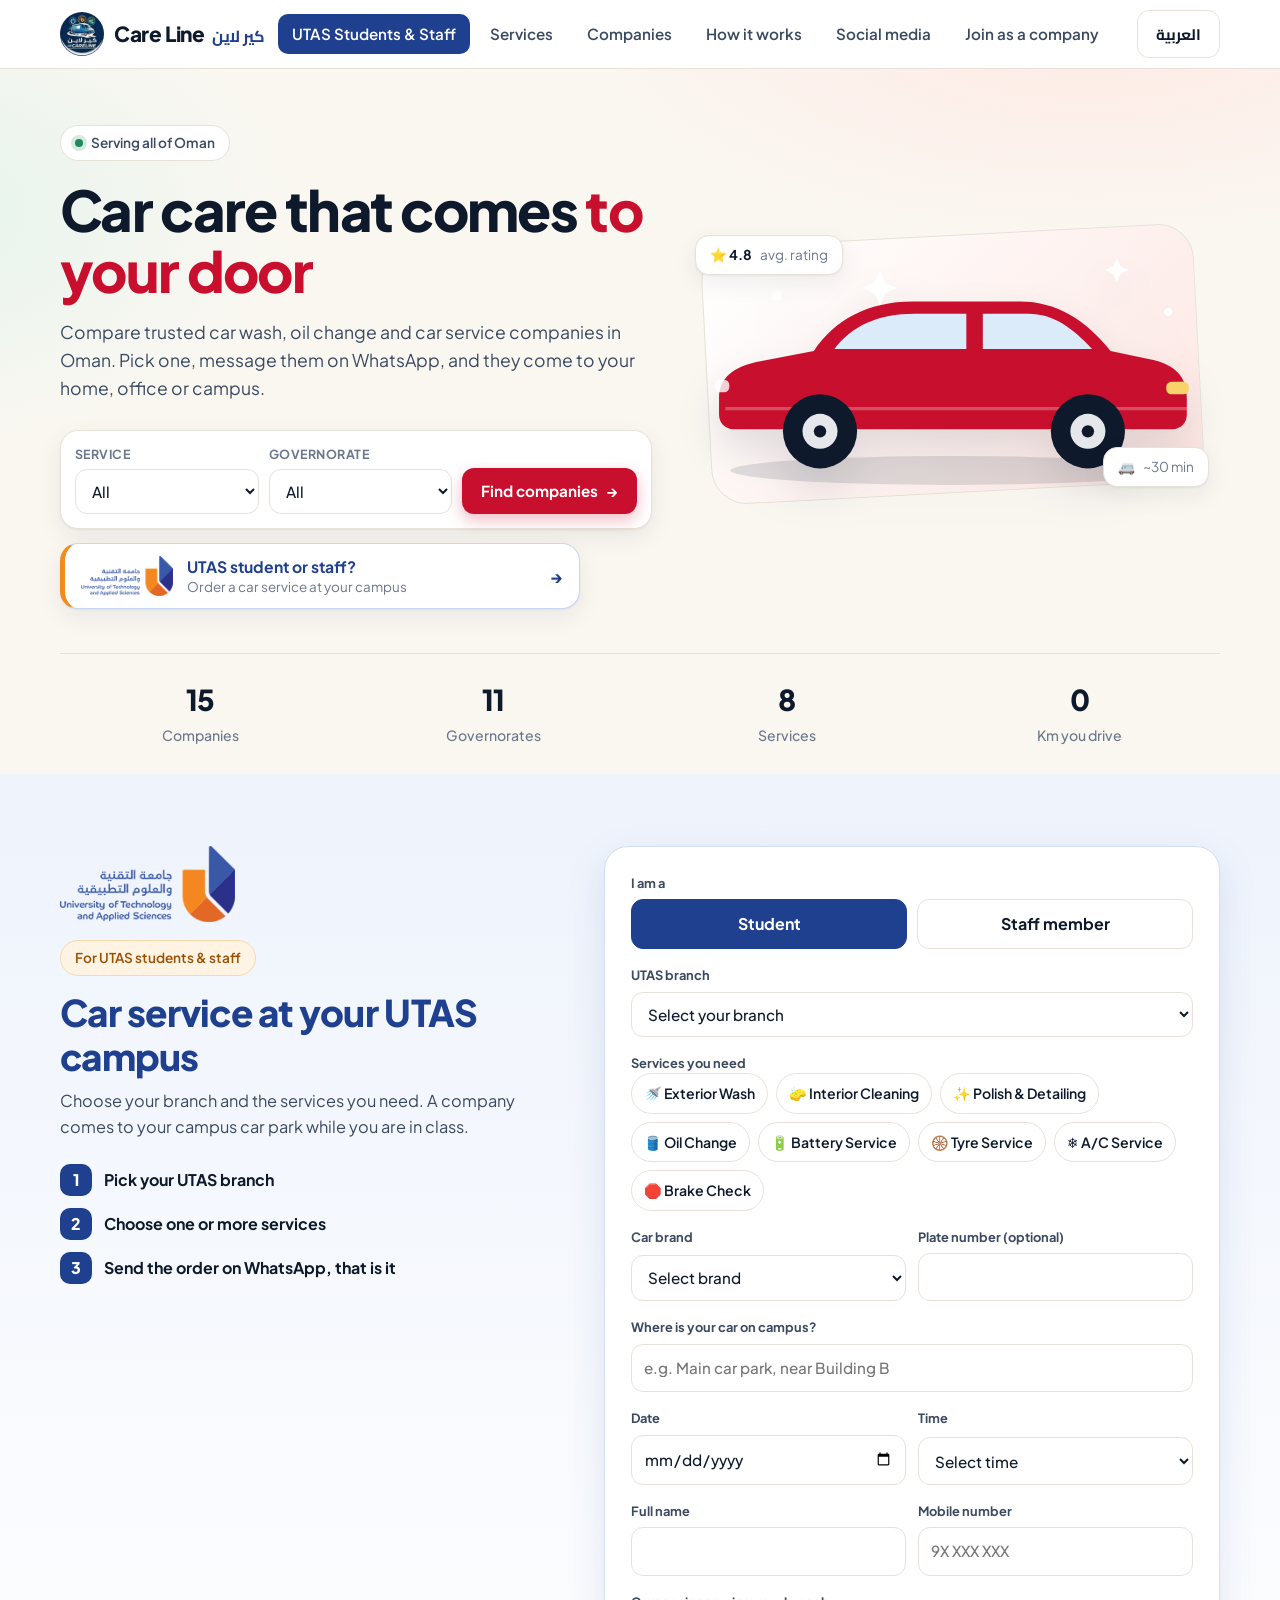
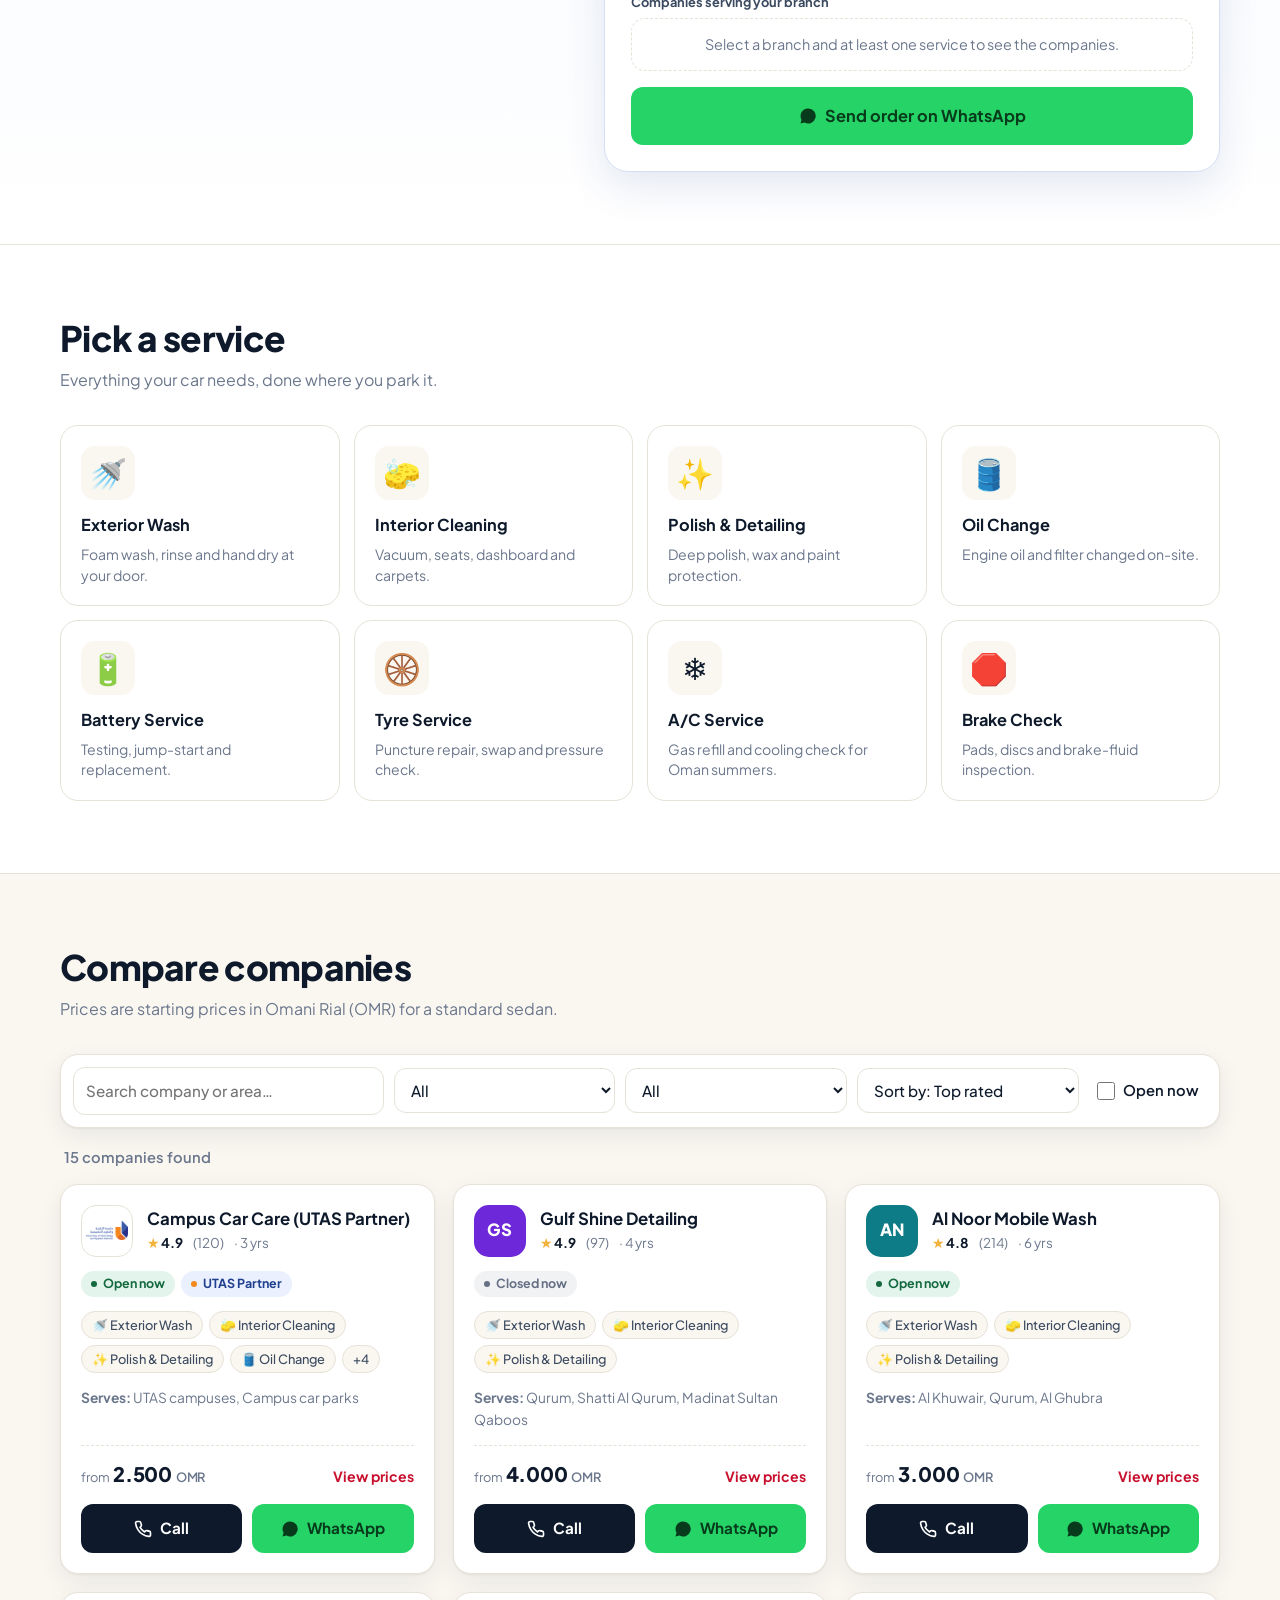
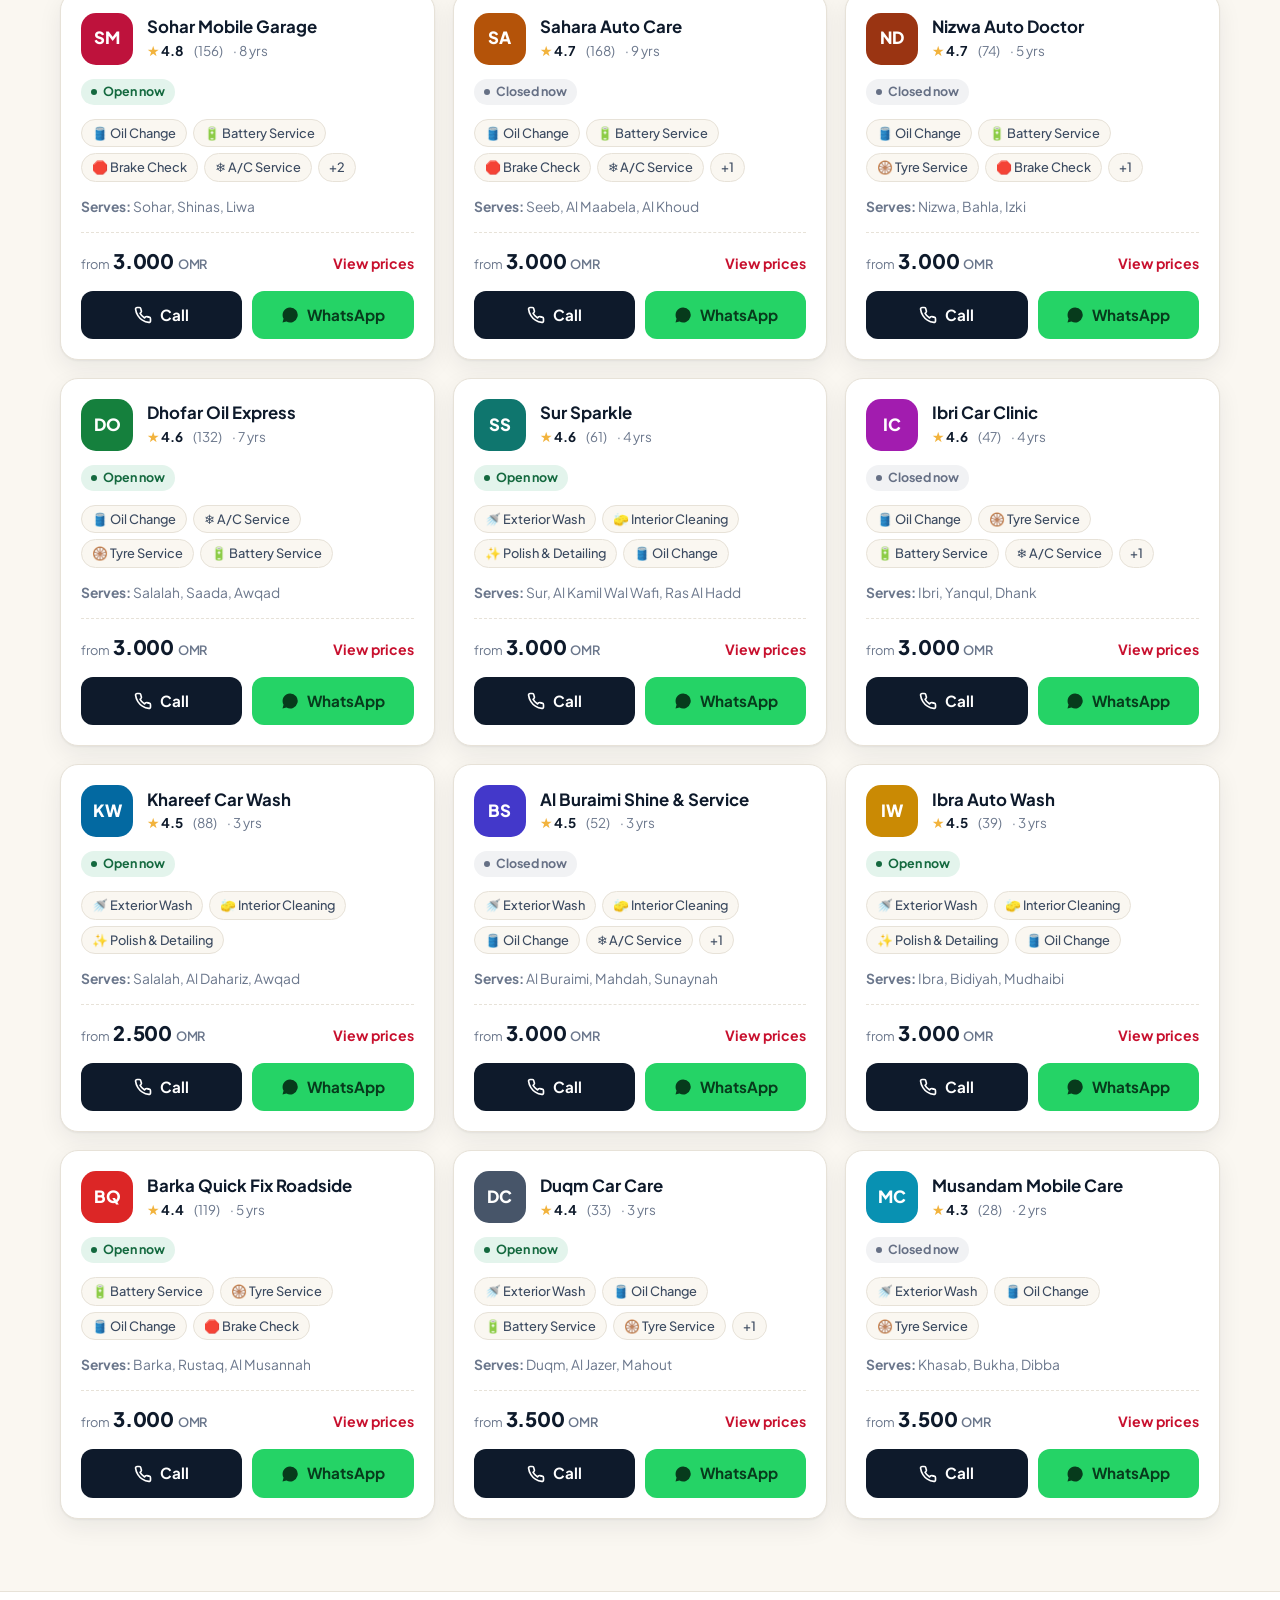
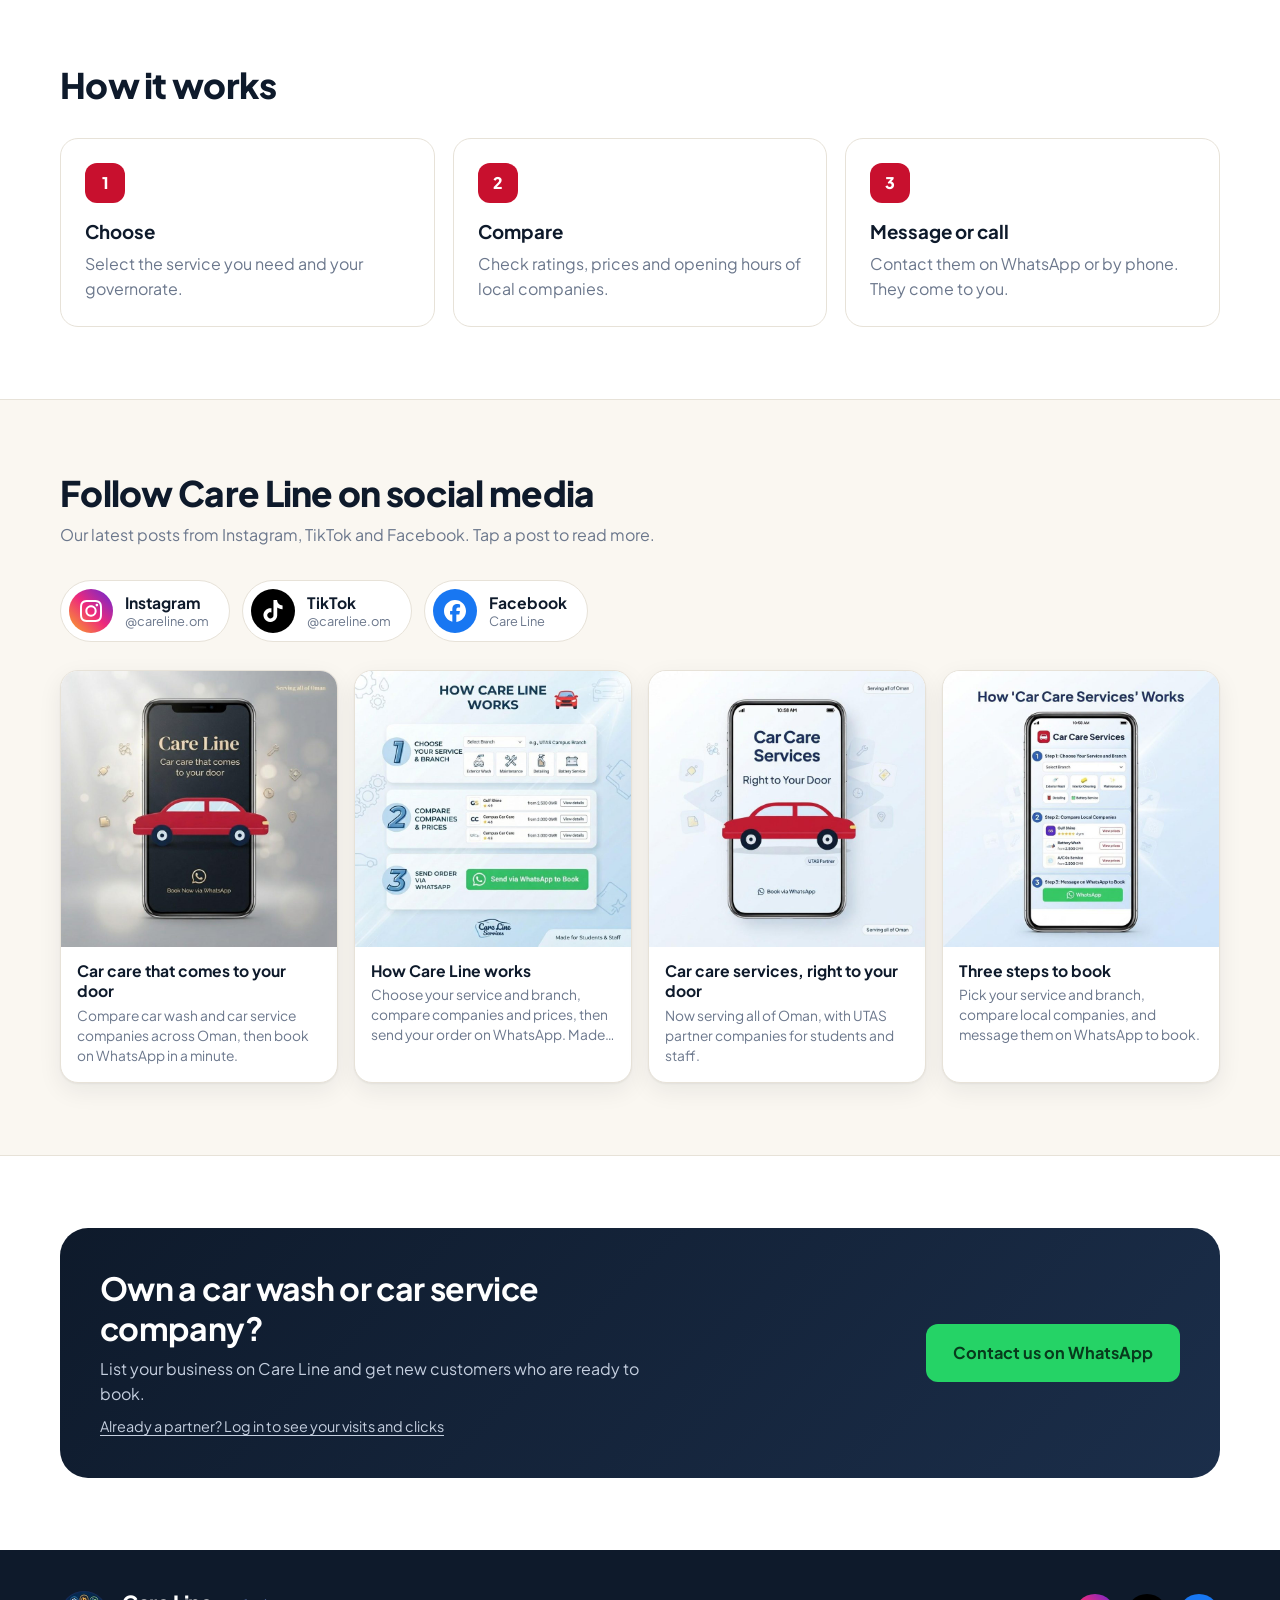
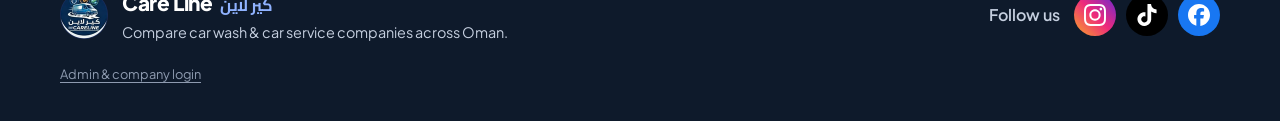
==== commit 35447535: "Add files via upload" ====
--- a/index.html
+++ b/index.html
@@ -3,13 +3,15 @@
 <head>
   <meta charset="utf-8">
   <meta name="viewport" content="width=device-width, initial-scale=1">
-  <title>Care Line (كير لاين) | Car wash & car service at your door in Oman</title>
-  <meta name="description" content="Care Line connects you with trusted car wash, oil change and car service companies across Oman that come to your home, office or university campus. Compare prices, then call or WhatsApp.">
+  <link rel="icon" href="favicon.png" type="image/png">
+  <link rel="apple-touch-icon" href="apple-touch-icon.png">
+
+  <!-- SEO:START (managed by seo-admin.html: edit the SEO settings there and download the updated file) -->
+  <title>Care Line كير لاين | Car Wash & Car Service in Oman</title>
+  <meta name="description" content="Compare trusted car wash, oil change and car service companies in Oman that come to your home, office or campus. Book by call or WhatsApp.">
   <meta name="robots" content="index, follow, max-image-preview:large">
   <meta name="author" content="Care Line">
   <meta name="theme-color" content="#1B2D5B">
-  <link rel="icon" href="favicon.png" type="image/png">
-  <link rel="apple-touch-icon" href="apple-touch-icon.png">
 
   <!-- Social sharing preview (Facebook, WhatsApp, X, LinkedIn). Replace YOUR-USERNAME/YOUR-REPO with your real GitHub Pages address. -->
   <meta property="og:type" content="website">
@@ -55,6 +57,8 @@
     ]
   }
   </script>
+  <!-- SEO:END -->
+  <script src="js/seo-live.js"></script>
   <link rel="preconnect" href="https://fonts.googleapis.com">
   <link rel="preconnect" href="https://fonts.gstatic.com" crossorigin>
   <link href="https://fonts.googleapis.com/css2?family=Cairo:wght@400;600;700;800&family=Plus+Jakarta+Sans:wght@400;500;600;700;800&display=swap" rel="stylesheet">
@@ -97,7 +101,7 @@
       <div class="hero-copy">
         <span class="badge"><i class="dot"></i><span data-i18n="hero.badge">Serving all of Oman</span></span>
         <h1 data-i18n-html="hero.title">Car care that comes <em>to your door</em></h1>
-        <p class="lead" data-i18n="hero.sub">Compare trusted car wash and car service companies in Oman. Pick one, message them on WhatsApp, and they come to your home or office.</p>
+        <p class="lead" data-i18n="hero.sub">Compare trusted car wash, oil change and car service companies in Oman. Pick one, message them on WhatsApp, and they come to your home, office or campus.</p>
 
         <form class="search" id="heroSearch">
           <label>
@@ -332,6 +336,7 @@
         <div>
           <h2 data-i18n="join.title">Own a car wash or car service company?</h2>
           <p data-i18n="join.sub">List your business on Care Line and get new customers who are ready to book.</p>
+          <p class="join-login"><a href="login.html" rel="nofollow" data-i18n="join.login">Already a partner? Log in to see your visits and clicks</a></p>
         </div>
         <a class="btn btn-wa btn-lg" id="joinBtn" target="_blank" rel="noopener"><span data-i18n="join.btn">Contact us on WhatsApp</span></a>
       </div>
@@ -356,6 +361,7 @@
         <li><a class="fs fs-fb" href="https://www.facebook.com/share/1ETecrbE7b/" target="_blank" rel="noopener noreferrer" aria-label="Facebook"><svg aria-hidden="true"><use href="#i-facebook"/></svg></a></li>
       </ul>
     </div>
+    <a class="foot-seo" href="login.html" rel="nofollow" data-i18n="footer.login">Admin &amp; company login</a>
   </div>
 </footer>
 
@@ -369,6 +375,7 @@
 
 <script src="js/data.js"></script>
 <script src="js/i18n.js"></script>
+<script src="js/track.js"></script>
 <script src="js/app.js"></script>
 </body>
 </html>
--- a/css/styles.css
+++ b/css/styles.css
@@ -335,3 +335,8 @@
 
 @media (max-width:960px){.posts{grid-template-columns:repeat(2,1fr)}}
 @media (max-width:520px){.posts{grid-template-columns:1fr}.soc{width:100%}.soc-list li{flex:1 1 100%}}
+.foot-seo{flex-basis:100%;font-size:.8rem;color:#8E9BB0;text-decoration:underline;text-underline-offset:3px}
+.foot-seo:hover{color:#fff}
+.join-login{margin-top:10px;font-size:.9rem}
+.join-login a{color:#C5CFDF;text-decoration:underline;text-underline-offset:3px}
+.join-login a:hover{color:#fff}
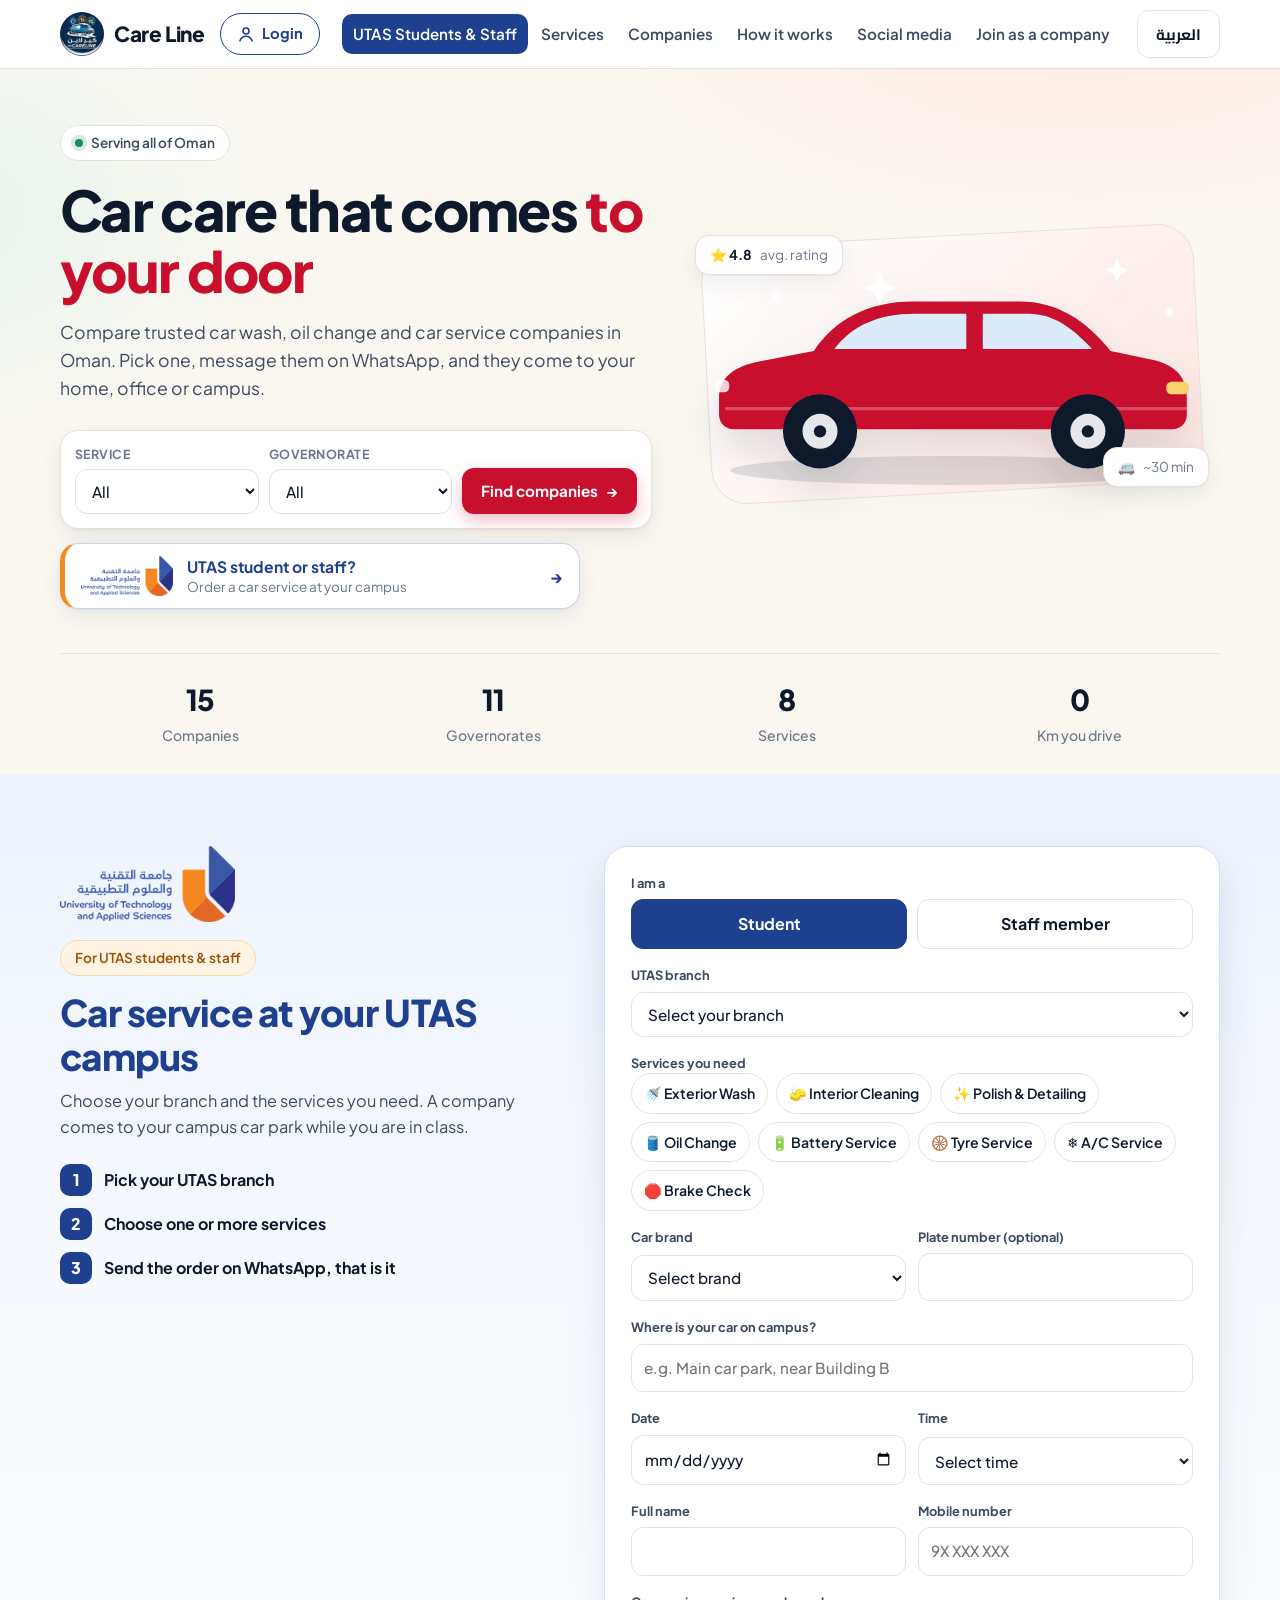
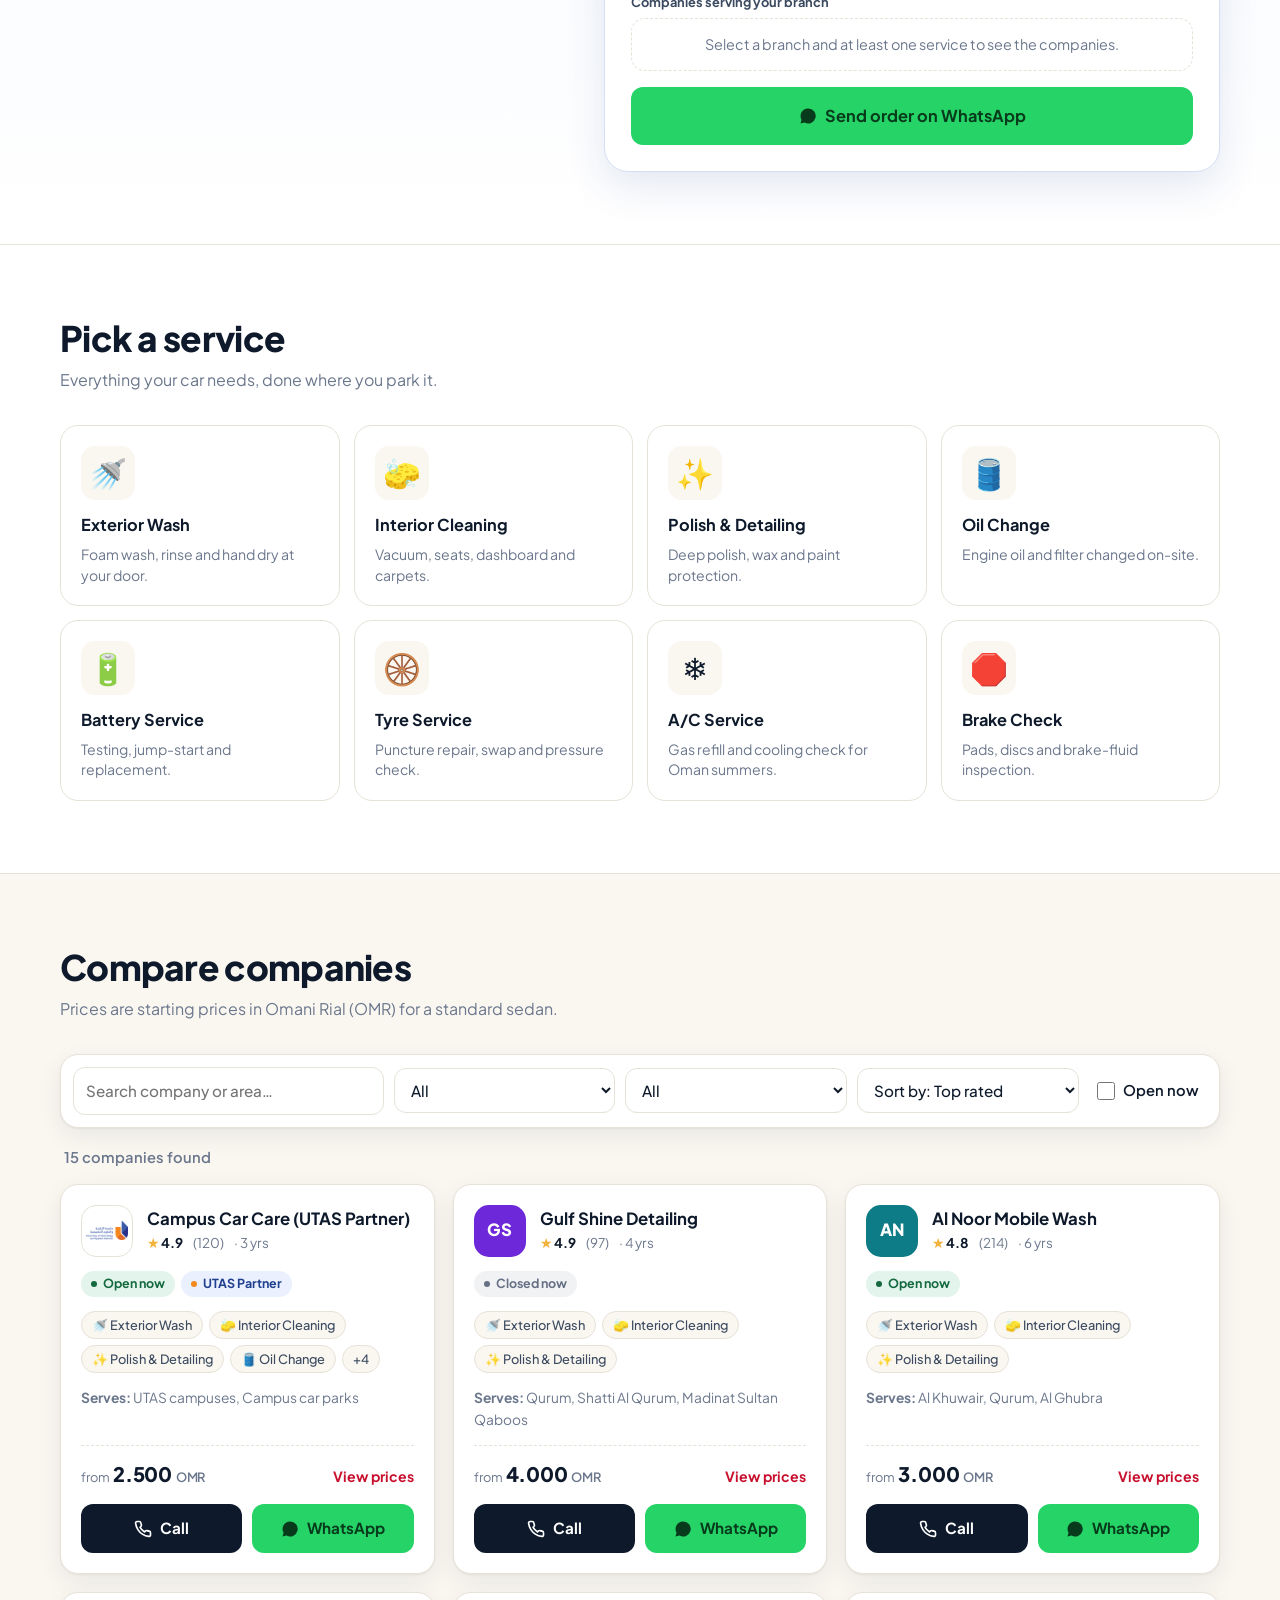
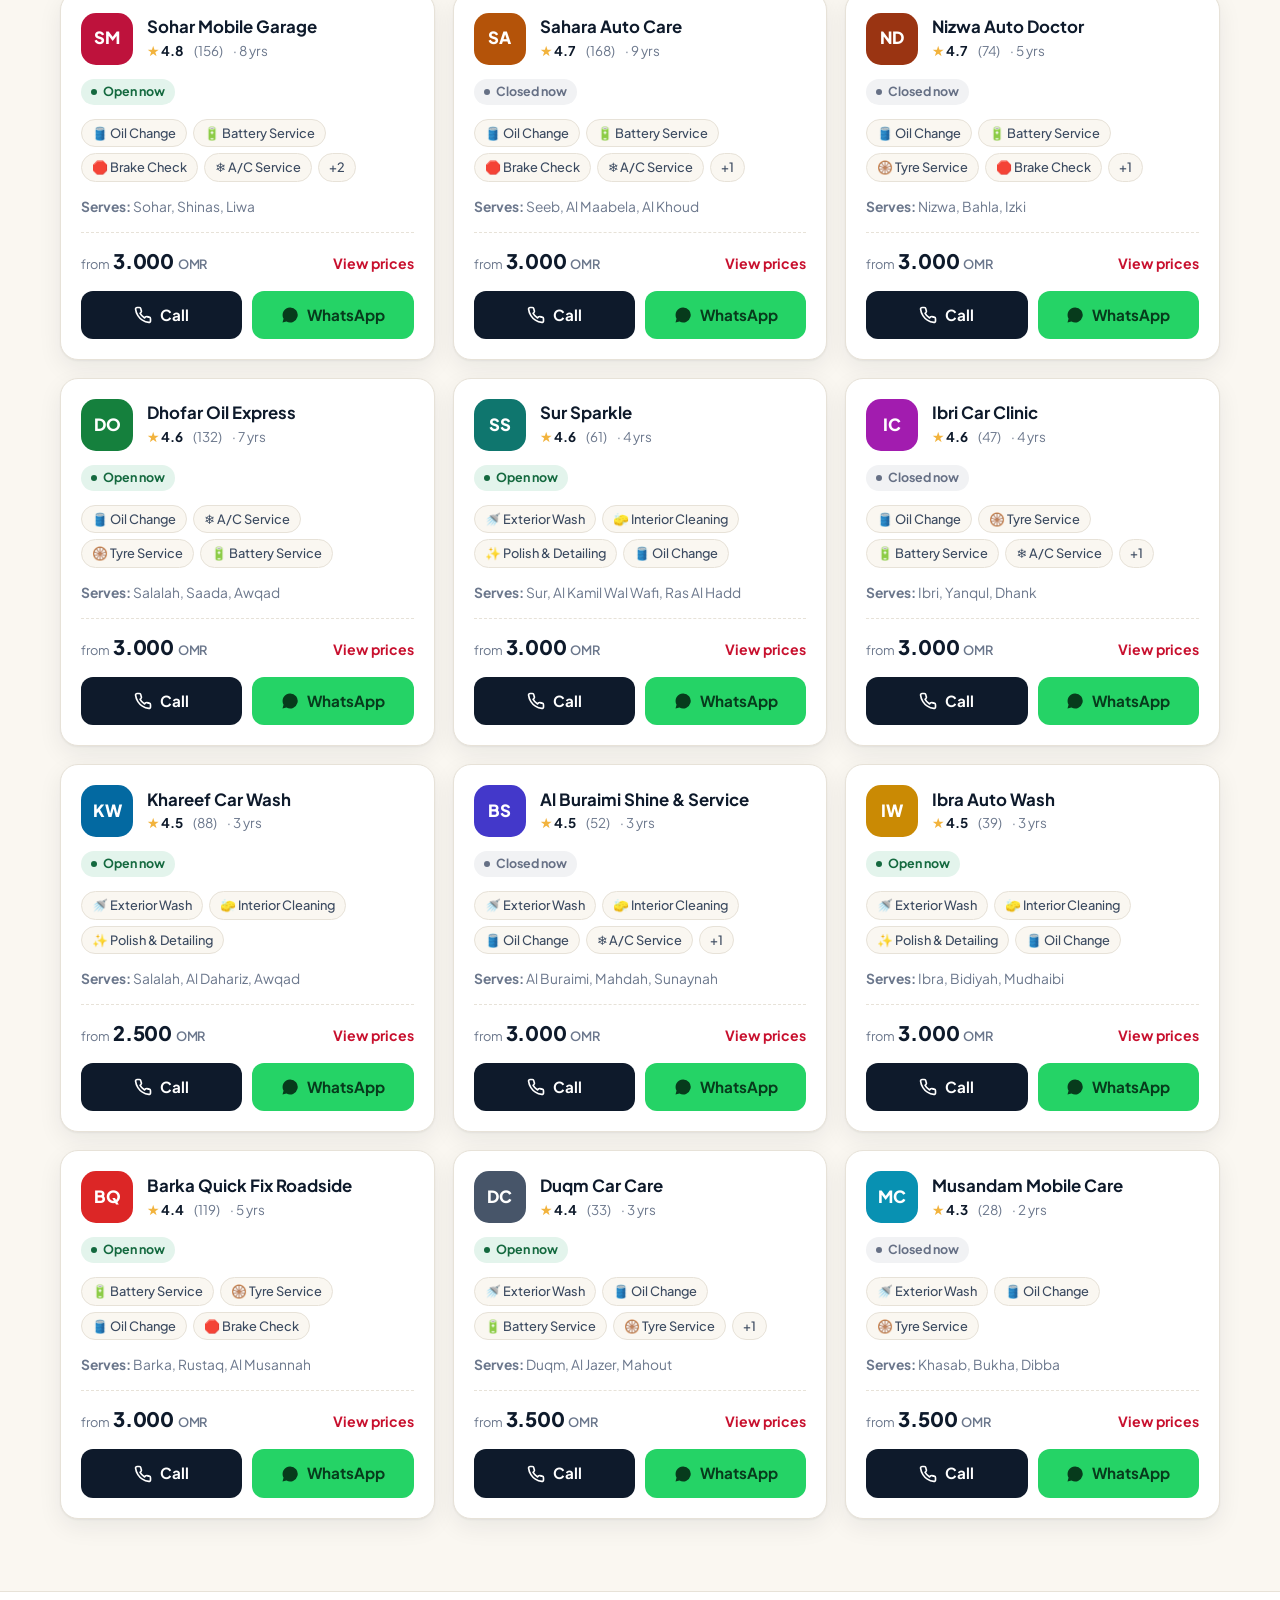
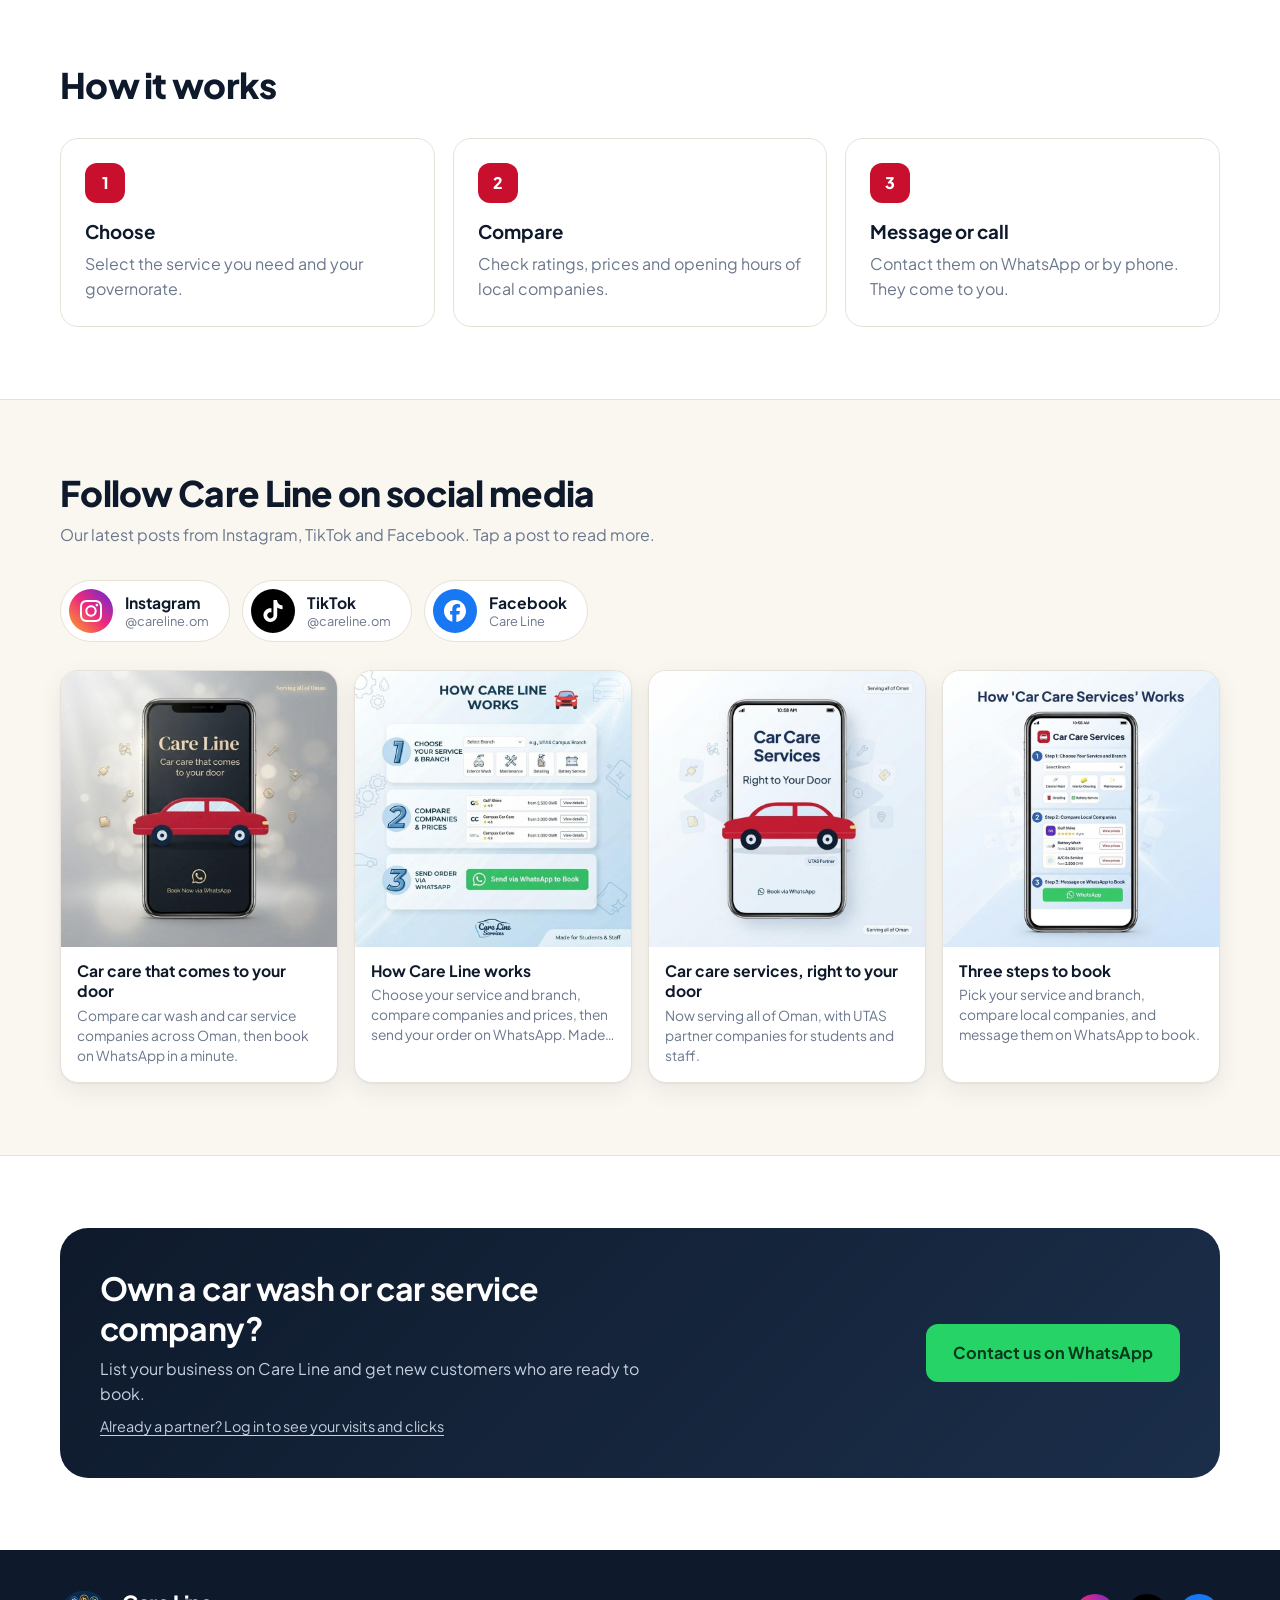
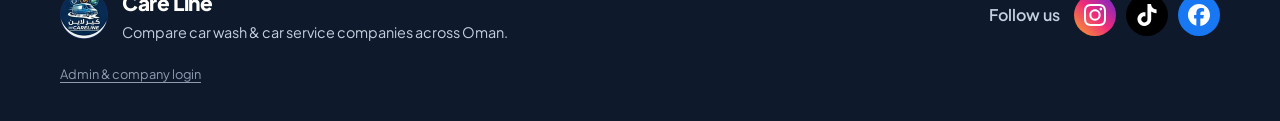
==== commit b58c04e5: "Add files via upload" ====
--- a/index.html
+++ b/index.html
@@ -79,6 +79,10 @@
       <img class="logo-img" src="img/logo-badge.png" width="44" height="44" alt="Care Line logo">
       <span class="logo-text">Care Line<small>كير لاين</small></span>
     </a>
+    <a class="btn-login" id="loginBtn" href="login.html" rel="nofollow">
+      <svg viewBox="0 0 24 24" fill="none" stroke="currentColor" stroke-width="2.2" stroke-linecap="round" aria-hidden="true"><circle cx="12" cy="8" r="4"/><path d="M4 21c1.5-4 4.5-6 8-6s6.5 2 8 6"/></svg>
+      <span data-i18n="nav.login">Login</span>
+    </a>
     <nav class="nav" id="nav" aria-label="Main">
       <a href="#utas" class="nav-utas" data-i18n="utas.link">UTAS Students &amp; Staff</a>
       <a href="#services" data-i18n="nav.services">Services</a>
@@ -375,6 +379,7 @@
 
 <script src="js/data.js"></script>
 <script src="js/i18n.js"></script>
+<script src="js/store.js"></script>
 <script src="js/track.js"></script>
 <script src="js/app.js"></script>
 </body>
--- a/css/styles.css
+++ b/css/styles.css
@@ -340,3 +340,24 @@
 .join-login{margin-top:10px;font-size:.9rem}
 .join-login a{color:#C5CFDF;text-decoration:underline;text-underline-offset:3px}
 .join-login a:hover{color:#fff}
+
+/* ---------- header login button ---------- */
+.header-in{gap:16px}
+.nav{gap:2px}
+.nav a{padding:8px 11px}
+.btn-login{display:inline-flex;align-items:center;gap:7px;padding:8px 16px;border-radius:99px;border:1.5px solid var(--utas);color:var(--utas);background:#fff;font-weight:700;font-size:.92rem;white-space:nowrap;flex:none;transition:background .15s,color .15s}
+.btn-login:hover{background:var(--utas);color:#fff}
+.btn-login svg{width:18px;height:18px}
+.pill.new-pill{background:#E3F4EC;color:#14693F}
+@media (max-width:1320px){.logo-text small{display:none}}
+@media (max-width:1200px){
+  .header-actions{margin-inline-start:auto}
+  .burger{display:flex}
+  .nav{position:absolute;inset-inline:0;top:68px;flex-direction:column;background:#fff;border-bottom:1px solid var(--line);padding:10px 16px 16px;display:none;margin:0;gap:4px}
+  .nav.open{display:flex}
+  .nav a{padding:12px}
+}
+@media (max-width:480px){
+  .logo-text{display:none}
+  .btn-login{padding:7px 12px;font-size:.85rem}
+}
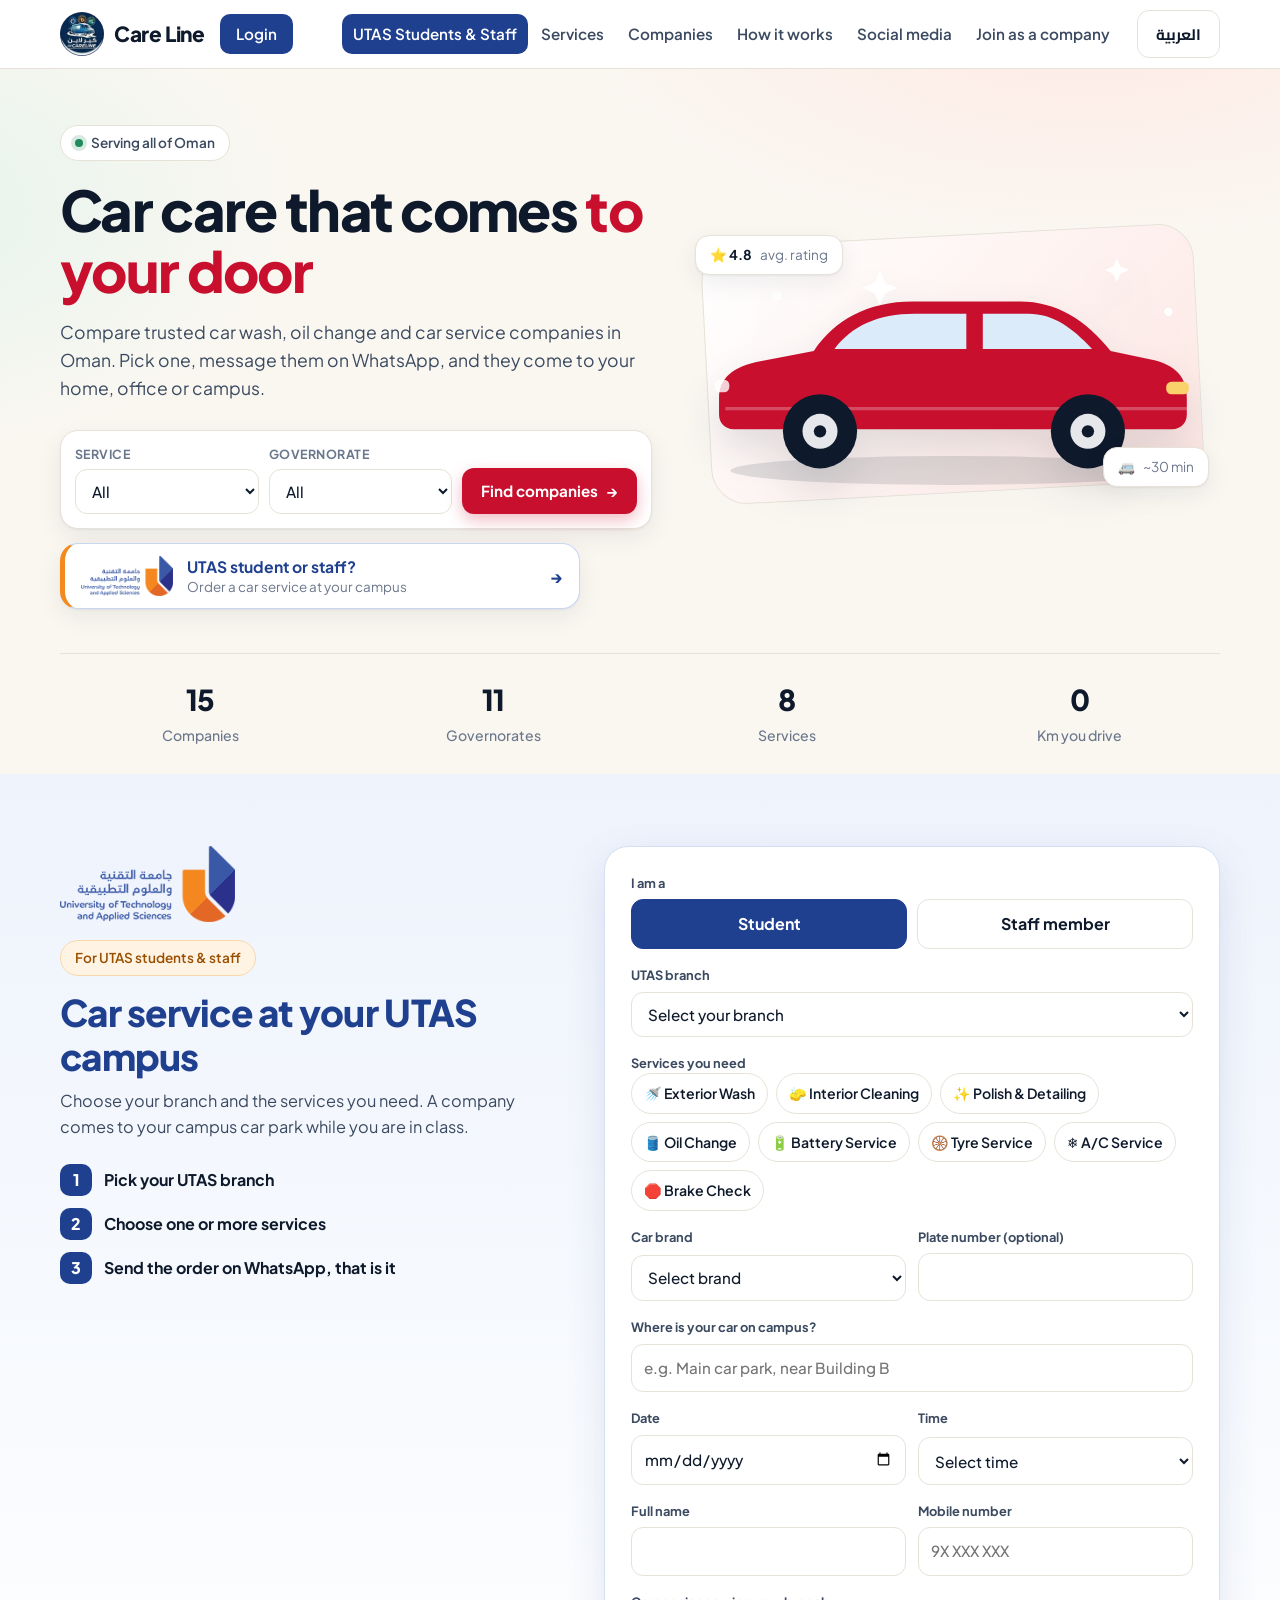
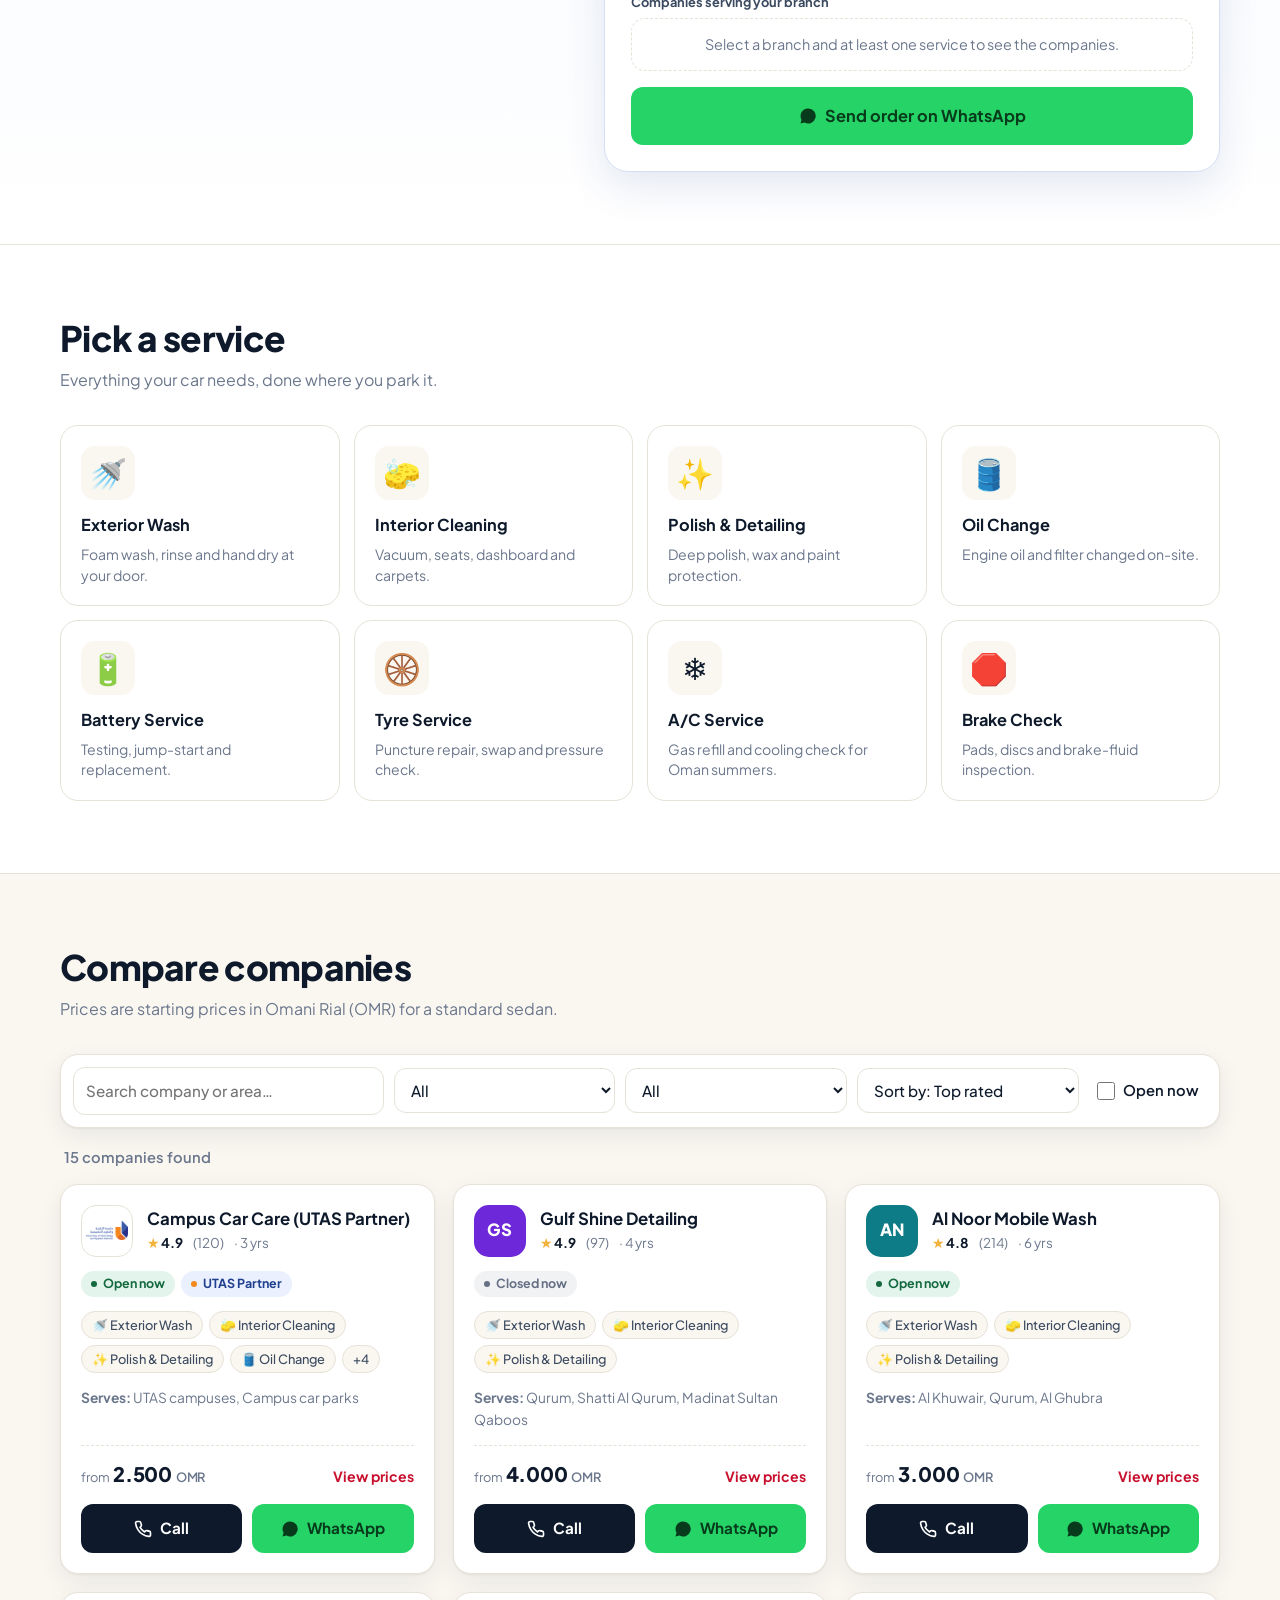
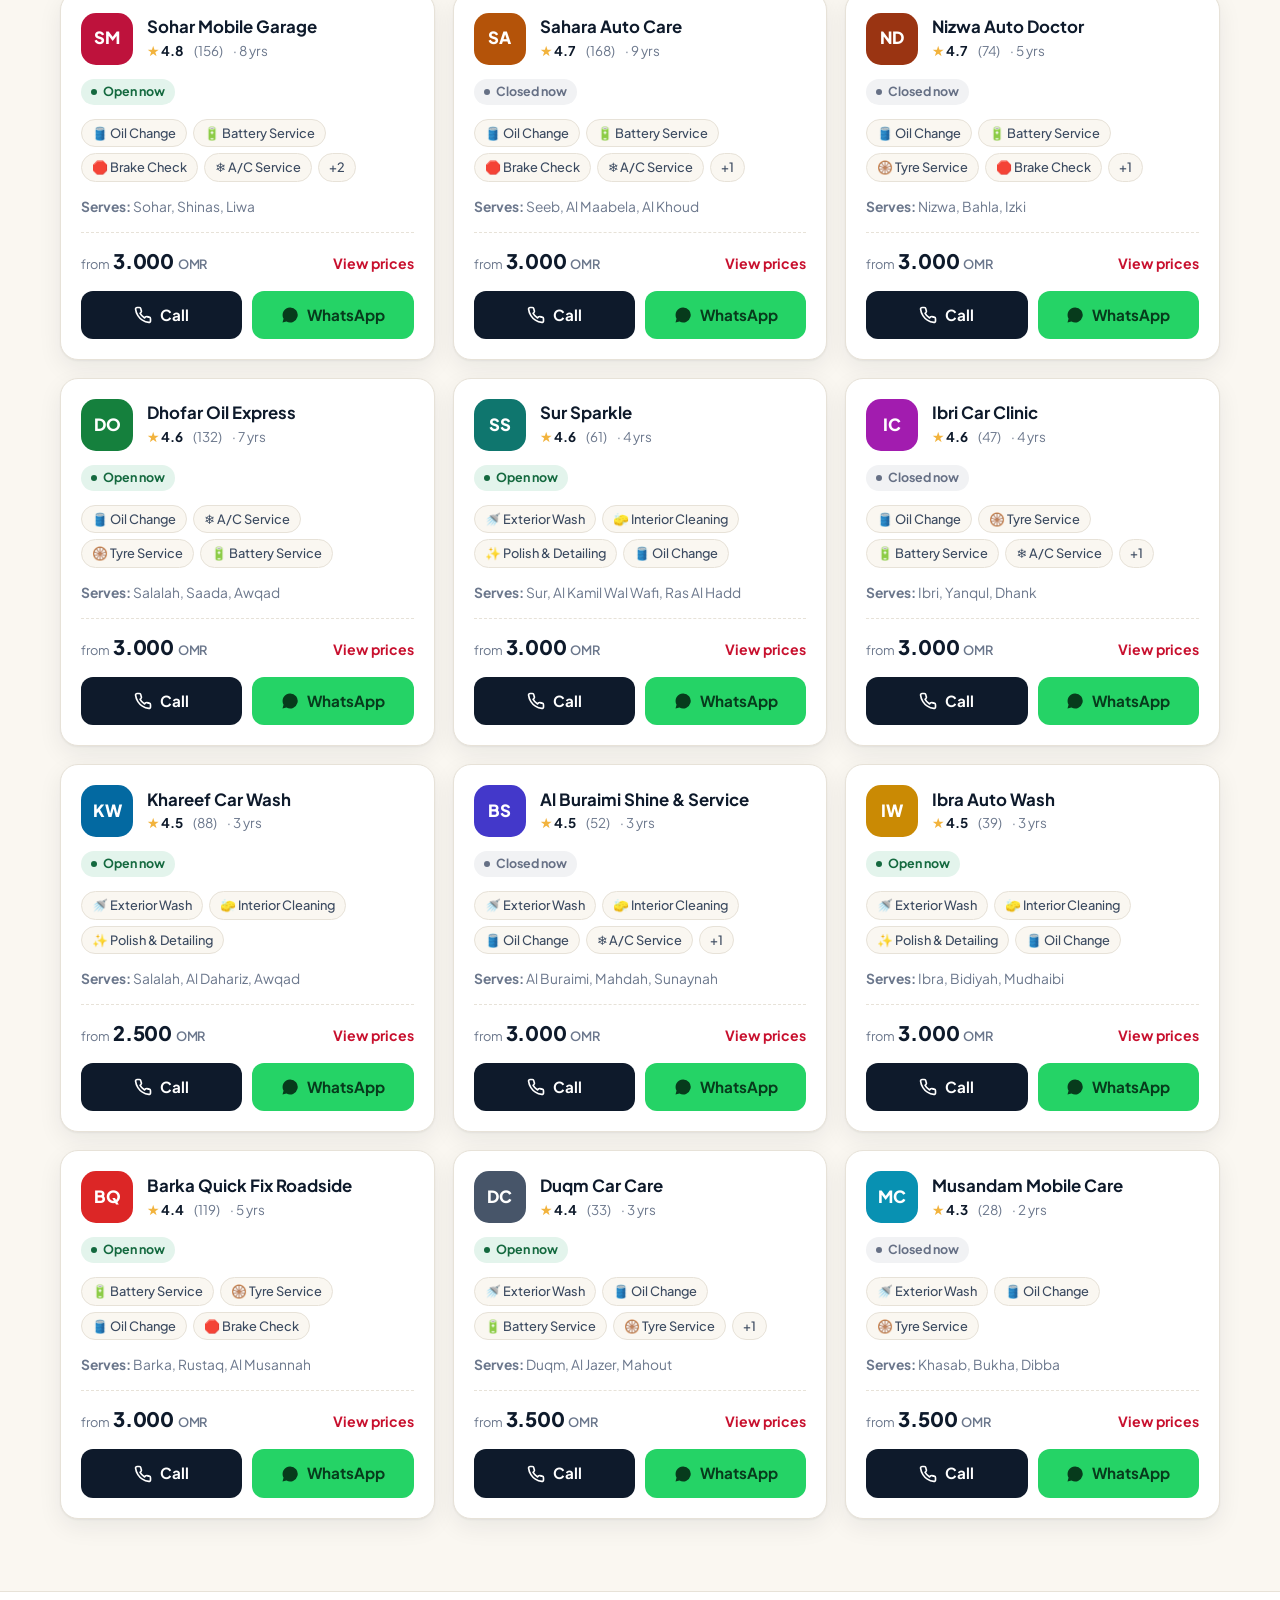
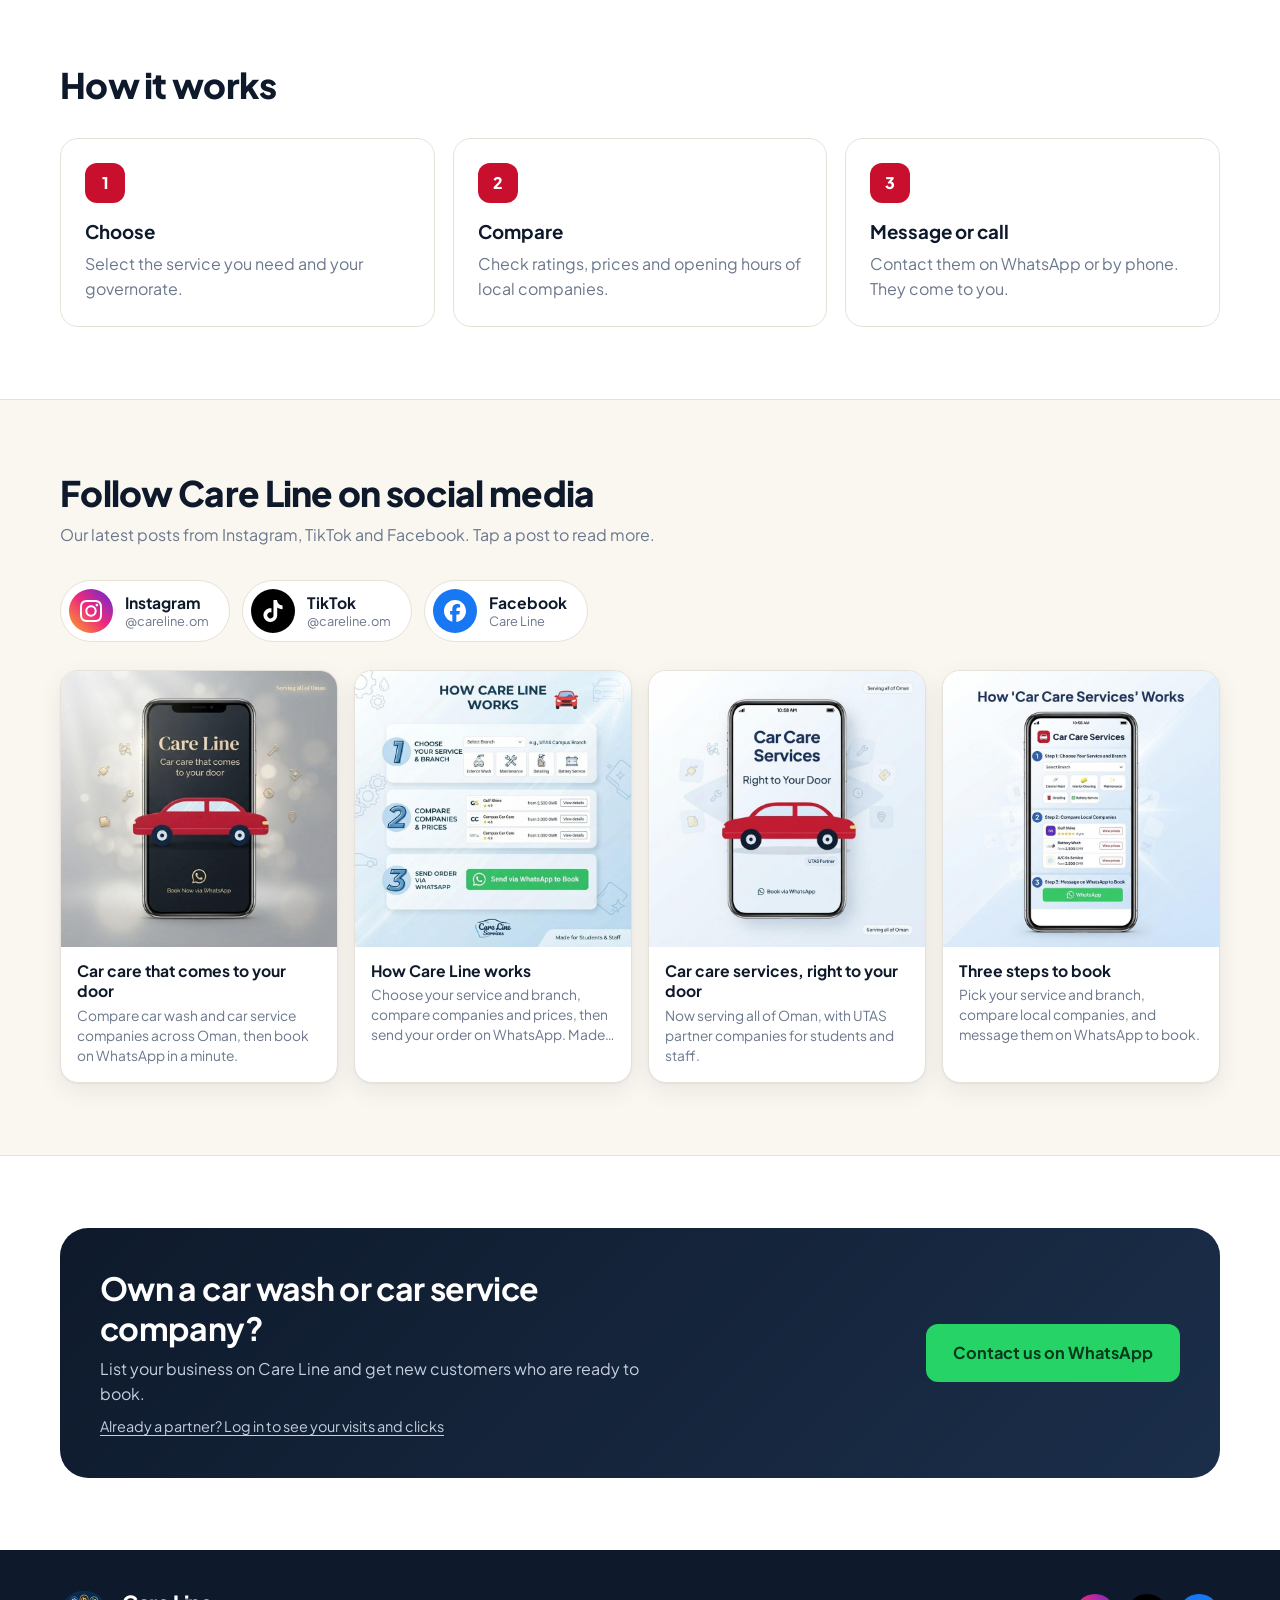
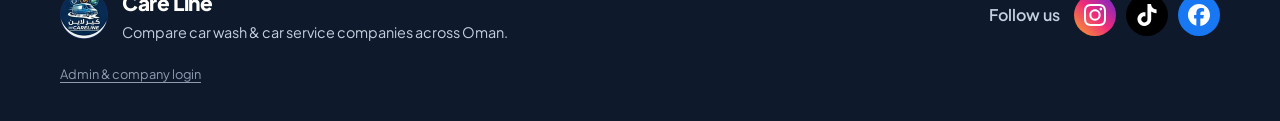
==== commit 2a13259d: "Add files via upload" ====
--- a/index.html
+++ b/index.html
@@ -80,7 +80,6 @@
       <span class="logo-text">Care Line<small>كير لاين</small></span>
     </a>
     <a class="btn-login" id="loginBtn" href="login.html" rel="nofollow">
-      <svg viewBox="0 0 24 24" fill="none" stroke="currentColor" stroke-width="2.2" stroke-linecap="round" aria-hidden="true"><circle cx="12" cy="8" r="4"/><path d="M4 21c1.5-4 4.5-6 8-6s6.5 2 8 6"/></svg>
       <span data-i18n="nav.login">Login</span>
     </a>
     <nav class="nav" id="nav" aria-label="Main">
--- a/css/styles.css
+++ b/css/styles.css
@@ -345,9 +345,9 @@
 .header-in{gap:16px}
 .nav{gap:2px}
 .nav a{padding:8px 11px}
-.btn-login{display:inline-flex;align-items:center;gap:7px;padding:8px 16px;border-radius:99px;border:1.5px solid var(--utas);color:var(--utas);background:#fff;font-weight:700;font-size:.92rem;white-space:nowrap;flex:none;transition:background .15s,color .15s}
-.btn-login:hover{background:var(--utas);color:#fff}
-.btn-login svg{width:18px;height:18px}
+.btn-login{display:inline-flex;align-items:center;padding:8px 16px;border-radius:10px;background:var(--utas);color:#fff;font-weight:600;font-size:.95rem;white-space:nowrap;flex:none;transition:background .15s}
+.btn-login:hover{background:#17306E;color:#fff}
+.btn-login:focus-visible{outline:3px solid #F2B33D;outline-offset:2px}
 .pill.new-pill{background:#E3F4EC;color:#14693F}
 @media (max-width:1320px){.logo-text small{display:none}}
 @media (max-width:1200px){
@@ -359,5 +359,5 @@
 }
 @media (max-width:480px){
   .logo-text{display:none}
-  .btn-login{padding:7px 12px;font-size:.85rem}
-}
+  .btn-login{padding:7px 14px;font-size:.9rem}
+}
